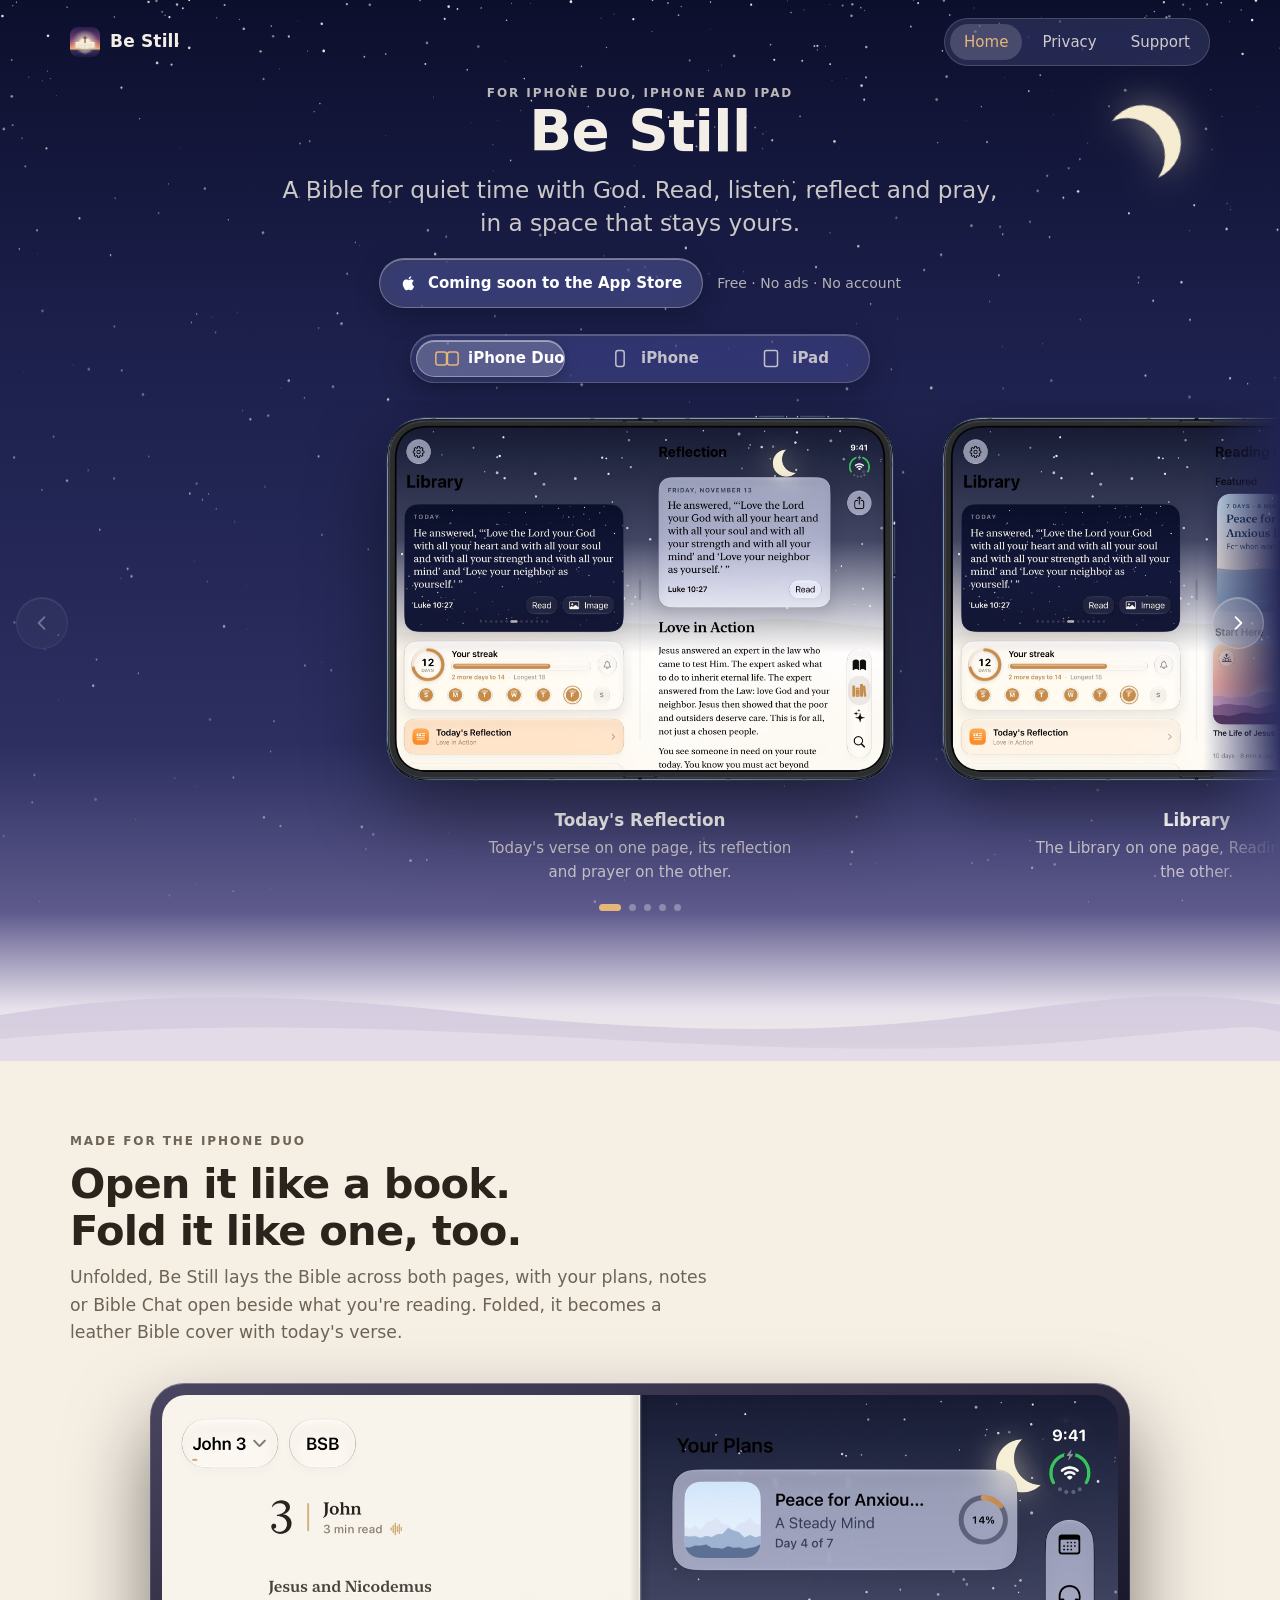
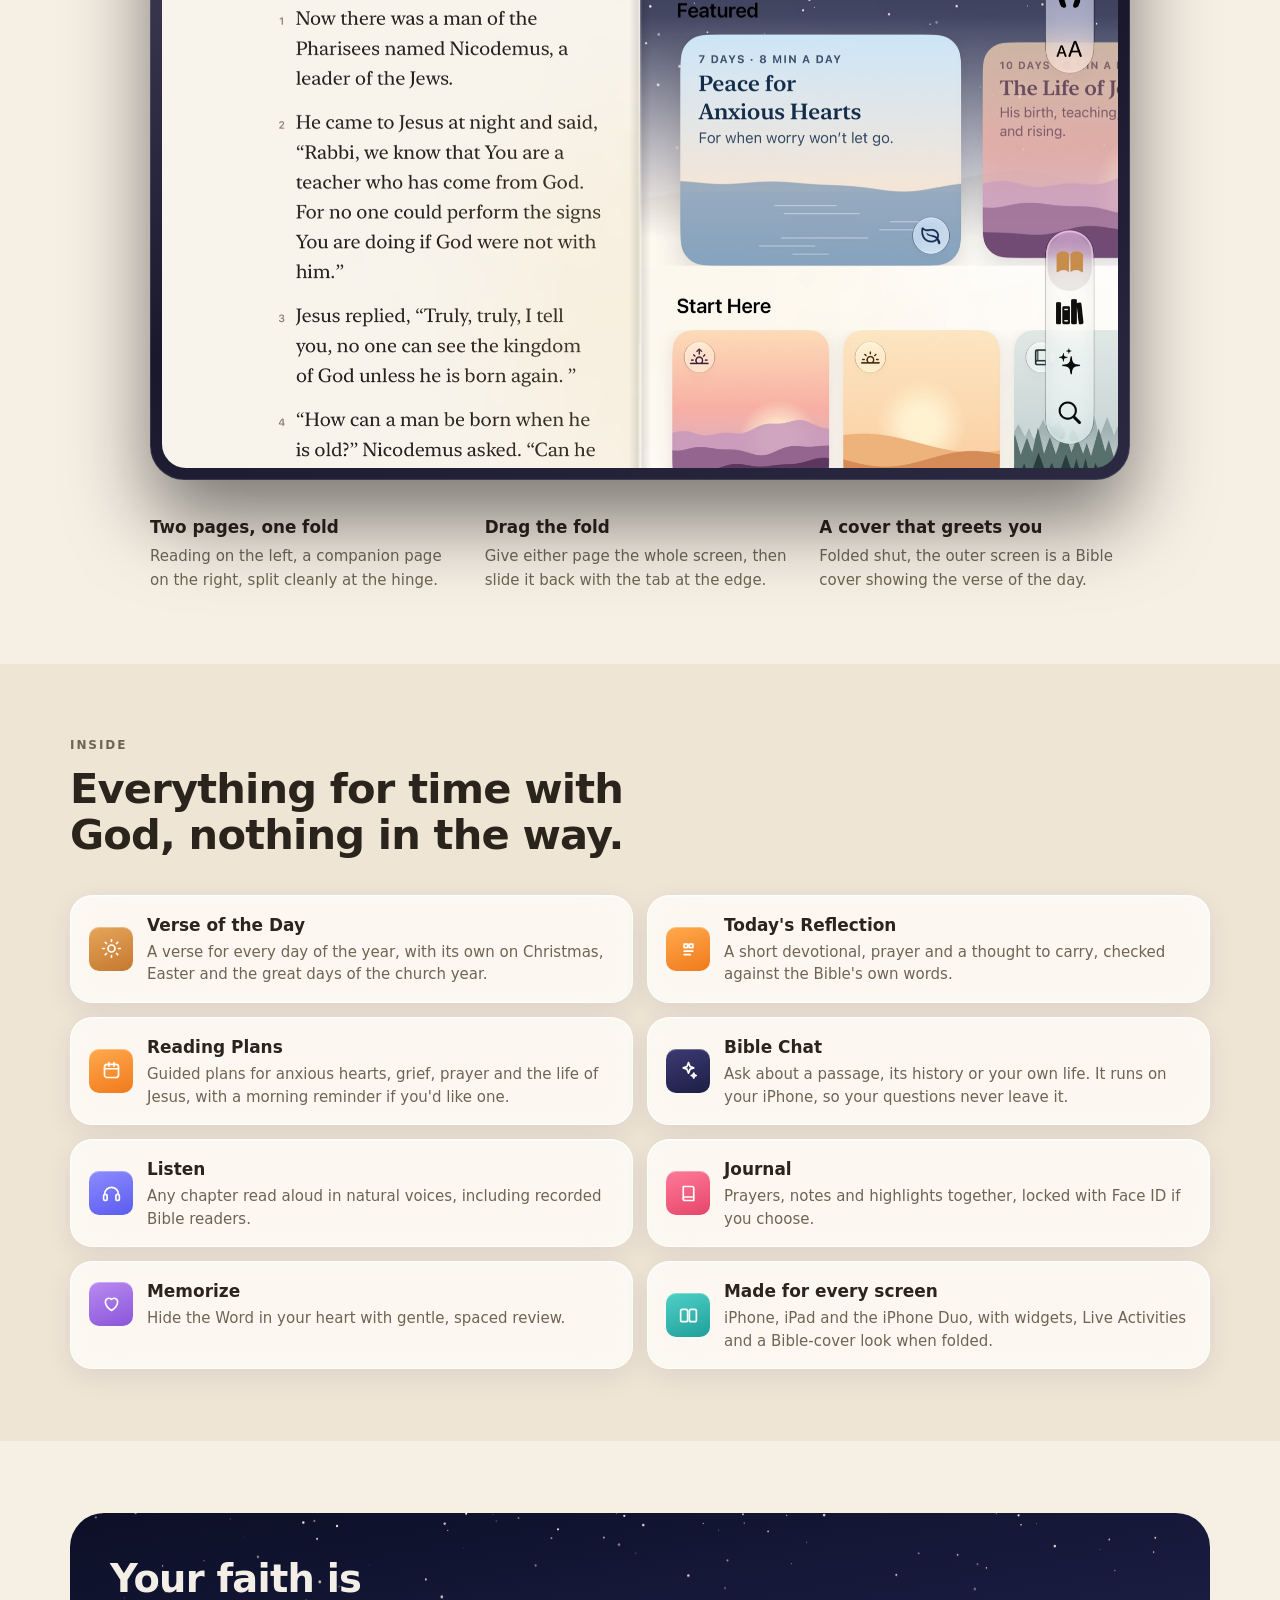
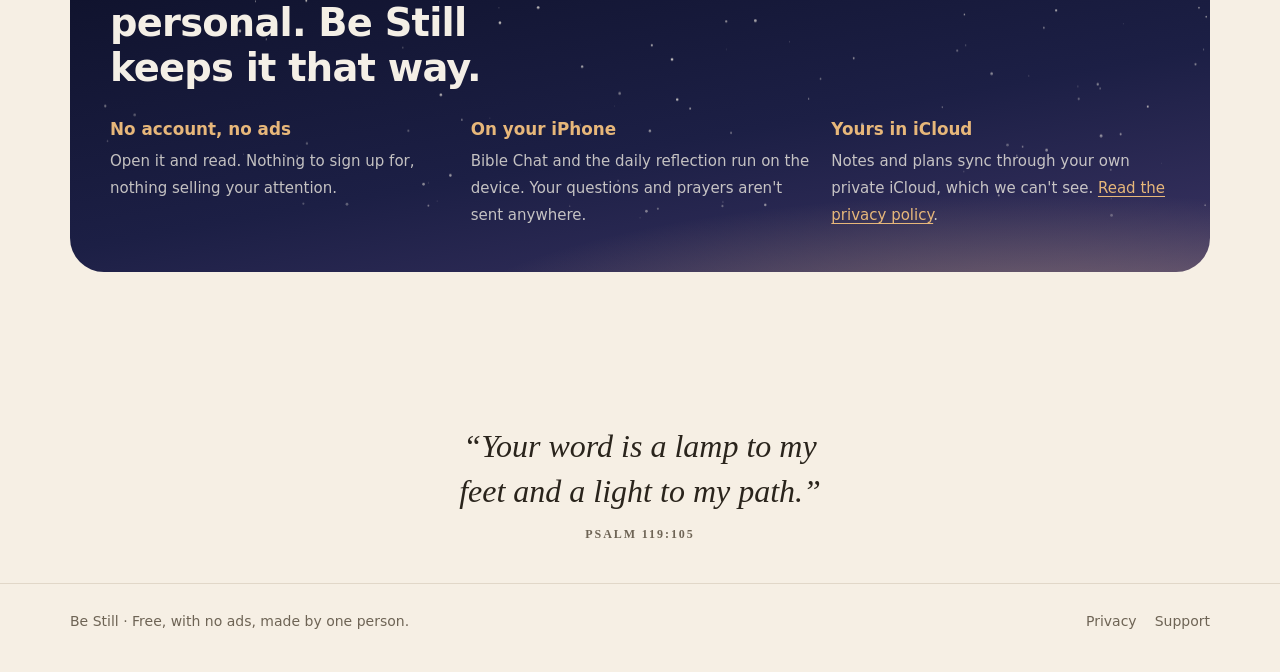
==== bestill/index.html @ 0b5c5592 "Unfolding Duo keeps its own image geometry inside the carousel Co-Authored-By: Claude Opus 5.5 <nore" ====
<!doctype html>
<html lang="en">
<head>
<meta charset="utf-8">
<meta name="viewport" content="width=device-width, initial-scale=1, viewport-fit=cover">
<meta name="claude:viewport-fit-sides" content="cover">
<title>Be Still · A Bible for quiet time with God</title>
<meta name="description" content="Be Still is a free, private Bible app for the iPhone Duo, iPhone and iPad: the verse of the day, a daily reflection, reading plans, a private journal and Bible Chat that runs on your iPhone.">
<meta name="theme-color" content="#0c0f26">
<meta property="og:title" content="Be Still">
<meta property="og:description" content="A Bible for quiet time with God. Free, private, and made with care.">
<meta property="og:image" content="https://thorsondev.github.io/bestill/img/duo-reflection.jpg">
<link rel="icon" href="img/icon-256.png">
<link rel="apple-touch-icon" href="img/icon-256.png">
<link rel="stylesheet" href="../style.css?v=28">
</head>
<body>

<header class="sky">
  <canvas class="stars" aria-hidden="true"></canvas>
  <div class="moon" aria-hidden="true"></div>
  <div class="wrap">
    <div class="topbar">
      <a class="brand" href="./"><img src="img/icon-256.png" alt=""><span>Be Still</span></a>
      <nav class="nav" aria-label="Be Still">
        <a href="./" aria-current="page">Home</a>
        <a href="privacy.html">Privacy</a>
        <a href="support.html">Support</a>
      </nav>
    </div>

    <div class="hero hero-gallery">
      <div class="hero-copy">
        <img class="icon" src="img/icon-256.png" alt="Be Still app icon" width="92" height="92">
        <p class="eyebrow">For iPhone Duo, iPhone and iPad</p>
        <h1>Be Still</h1>
        <p class="lede">A Bible for quiet time with God. Read, listen, reflect and pray, in a space that stays yours.</p>
        <div class="cta">
          <span class="pill"><svg viewBox="0 0 24 24" aria-hidden="true"><path d="M16.4 12.6c0-2.3 1.9-3.4 2-3.5-1.1-1.6-2.8-1.8-3.4-1.8-1.4-.1-2.8.9-3.5.9s-1.9-.9-3.1-.8C6.8 7.4 5.3 8.3 4.5 9.8c-1.7 2.9-.4 7.2 1.2 9.6.8 1.2 1.7 2.4 2.9 2.4 1.2 0 1.6-.8 3-.8s1.8.8 3.1.7c1.3 0 2.1-1.2 2.8-2.3.9-1.3 1.3-2.6 1.3-2.7-.1 0-2.4-.9-2.4-3.6zM14.1 5.8c.6-.8 1.1-1.8 1-2.8-.9 0-2 .6-2.7 1.4-.6.7-1.1 1.7-1 2.7 1 .1 2-.5 2.7-1.3z"/></svg>Coming soon to the App Store</span>
          <span class="quiet-facts">Free · No ads · No account</span>
        </div>
      </div>
    </div>
  </div>

  <div class="gallery" data-device="duo">
    <div class="wrap gallery-head">
      <div class="device-switch" role="radiogroup" aria-label="See Be Still on">
        <span class="thumb" aria-hidden="true"></span>
        <button type="button" role="radio" aria-checked="true" data-device="duo" tabindex="0">
          <svg viewBox="0 0 28 20" aria-hidden="true"><rect x="2" y="3" width="11.5" height="14" rx="2.5"/><rect x="14.5" y="3" width="11.5" height="14" rx="2.5"/></svg>
          <span>iPhone Duo</span>
        </button>
        <button type="button" role="radio" aria-checked="false" data-device="iphone" tabindex="-1">
          <svg viewBox="0 0 28 20" aria-hidden="true"><rect x="9.5" y="1.5" width="9" height="17" rx="2.6"/></svg>
          <span>iPhone</span>
        </button>
        <button type="button" role="radio" aria-checked="false" data-device="ipad" tabindex="-1">
          <svg viewBox="0 0 28 20" aria-hidden="true"><rect x="7" y="1.5" width="14" height="17" rx="2"/></svg>
          <span>iPad</span>
        </button>
      </div>

    </div>
    <div class="strip-area">
      <div class="strip-nav" aria-label="Scroll screens">
        <button type="button" class="round" data-step="-1" aria-label="Previous screens"><svg viewBox="0 0 24 24" aria-hidden="true"><path d="M15 5l-7 7 7 7"/></svg></button>
        <button type="button" class="round" data-step="1" aria-label="More screens"><svg viewBox="0 0 24 24" aria-hidden="true"><path d="M9 5l7 7-7 7"/></svg></button>
      </div>
        <div class="strip" data-for="duo" role="tabpanel" aria-label="iPhone Duo screens">
          <figure class="unfold">
            <div class="frame unfold-stage" role="img" aria-label="The iPhone Duo opening: folded, it shows Be Still's Bible cover; open, the Library beside today's reflection.">
              <div class="unfold-open">
                <img class="unfold-screen" src="img/duo-reflection.jpg" alt="" width="1800" height="1266">
                <img class="unfold-bezel" src="img/bezel-duo-open.png" alt="" width="1700" height="1235">
              </div>
              <div class="unfold-closed">
                <img class="unfold-screen" src="img/duo-cover.jpg" alt="" width="756" height="1100">
                <img class="unfold-bezel" src="img/bezel-duo-closed.png" alt="" width="861" height="1200">
              </div>
            </div>
            <figcaption><b>Today's Reflection</b>Today's verse on one page, its reflection and prayer on the other.</figcaption>
          </figure>
          <figure>
            <div class="frame bezel"><img class="bezel-screen" src="img/duo-library.jpg" alt="Library on iPhone Duo." width="1800" height="1266" loading="lazy"><img class="bezel-frame" src="img/bezel-duo-open.png" alt="" width="1700" height="1235" loading="lazy"></div>
            <figcaption><b>Library</b>The Library on one page, Reading Plans on the other.</figcaption>
          </figure>
          <figure>
            <div class="frame bezel"><img class="bezel-screen" src="img/duo-reader.jpg" alt="Read on iPhone Duo." width="1800" height="1266" loading="lazy"><img class="bezel-frame" src="img/bezel-duo-open.png" alt="" width="1700" height="1235" loading="lazy"></div>
            <figcaption><b>Read</b>Two pages, set like a printed Bible.</figcaption>
          </figure>
          <figure>
            <div class="frame bezel"><img class="bezel-screen" src="img/duo-quiet.jpg" alt="Be Still on iPhone Duo." width="1800" height="1266" loading="lazy"><img class="bezel-frame" src="img/bezel-duo-open.png" alt="" width="1700" height="1235" loading="lazy"></div>
            <figcaption><b>Be Still</b>Today's verse beside five quiet minutes of prayer.</figcaption>
          </figure>
          <figure>
            <div class="frame bezel"><img class="bezel-screen" src="img/duo-chat.jpg" alt="Bible Chat on iPhone Duo." width="1800" height="1266" loading="lazy"><img class="bezel-frame" src="img/bezel-duo-open.png" alt="" width="1700" height="1235" loading="lazy"></div>
            <figcaption><b>Bible Chat</b>Answers on one page, the verses beside them.</figcaption>
          </figure>
        </div>
        <div class="strip" data-for="iphone" role="tabpanel" aria-label="iPhone screens" hidden>
          <figure>
            <div class="frame"><img src="img/iphone-library.jpg" alt="Library on iPhone." width="1300" height="2825" loading="lazy"><span class="island" aria-hidden="true"></span></div>
            <figcaption><b>Library</b>Today's verse, your streak and the day's reflection.</figcaption>
          </figure>
          <figure>
            <div class="frame"><img src="img/iphone-reflection.jpg" alt="Today's Reflection on iPhone." width="1300" height="2825" loading="lazy"><span class="island" aria-hidden="true"></span></div>
            <figcaption><b>Today's Reflection</b>A short reflection and prayer on today's verse.</figcaption>
          </figure>
          <figure>
            <div class="frame"><img src="img/iphone-reader.jpg" alt="Read on iPhone." width="1300" height="2825" loading="lazy"><span class="island" aria-hidden="true"></span></div>
            <figcaption><b>Read</b>Scripture set like a printed Bible.</figcaption>
          </figure>
          <figure>
            <div class="frame"><img src="img/iphone-quiet.jpg" alt="Be Still on iPhone." width="1300" height="2825" loading="lazy"><span class="island" aria-hidden="true"></span></div>
            <figcaption><b>Be Still</b>Breathe, read the verse slowly and pray.</figcaption>
          </figure>
          <figure>
            <div class="frame"><img src="img/iphone-chat.jpg" alt="Bible Chat on iPhone." width="1300" height="2825" loading="lazy"><span class="island" aria-hidden="true"></span></div>
            <figcaption><b>Bible Chat</b>Questions answered from Scripture, on your device.</figcaption>
          </figure>
        </div>
        <div class="strip" data-for="ipad" role="tabpanel" aria-label="iPad screens" hidden>
          <figure>
            <div class="frame"><img src="img/ipad-library.jpg" alt="Library on iPad." width="1500" height="2000" loading="lazy"></div>
            <figcaption><b>Library</b>The Library beside Reading Plans.</figcaption>
          </figure>
          <figure>
            <div class="frame"><img src="img/ipad-reflection.jpg" alt="Today's Reflection on iPad." width="1500" height="2000" loading="lazy"></div>
            <figcaption><b>Today's Reflection</b>A short reflection and prayer on today's verse.</figcaption>
          </figure>
          <figure>
            <div class="frame"><img src="img/ipad-reader.jpg" alt="Read on iPad." width="1500" height="2000" loading="lazy"></div>
            <figcaption><b>Read</b>Scripture set like a printed Bible.</figcaption>
          </figure>
          <figure>
            <div class="frame"><img src="img/ipad-quiet.jpg" alt="Be Still on iPad." width="1500" height="2000" loading="lazy"></div>
            <figcaption><b>Be Still</b>Breathe, read the verse slowly and pray.</figcaption>
          </figure>
          <figure>
            <div class="frame"><img src="img/ipad-chat.jpg" alt="Bible Chat on iPad." width="1500" height="2000" loading="lazy"></div>
            <figcaption><b>Bible Chat</b>Questions answered from Scripture, on your device.</figcaption>
          </figure>
        </div>
    </div>
    <div class="strip-dots" aria-hidden="true"><span class="on"></span><span></span><span></span><span></span><span></span></div>
  </div>
  <svg class="dunes" viewBox="0 0 1440 160" preserveAspectRatio="none" aria-hidden="true">
    <path class="far" d="M0 96 C 180 60 340 70 520 92 S 900 128 1100 96 S 1340 66 1440 82 V160 H0 Z"/>
    <path class="near" d="M0 128 C 220 104 420 112 640 126 S 1040 150 1240 128 S 1400 112 1440 118 V160 H0 Z"/>
  </svg>
</header>

<main>
  <section class="band duo-band">
    <div class="wrap">
      <div class="section-head">
        <span class="kicker">Made for the iPhone Duo</span>
        <h2>Open it like a book. Fold it like one, too.</h2>
        <p>Unfolded, Be Still lays the Bible across both pages, with your plans, notes or Bible Chat open beside what you're reading. Folded, it becomes a leather Bible cover with today's verse.</p>
      </div>
      <div class="duo wide">
        <img src="img/duo-read.jpg" alt="John 3 on the left page of the iPhone Duo, with Reading Plans open on the right." loading="lazy" width="1800" height="1266">
        <span class="hinge" aria-hidden="true"></span>
      </div>
      <ul class="duo-points">
        <li><b>Two pages, one fold</b>Reading on the left, a companion page on the right, split cleanly at the hinge.</li>
        <li><b>Drag the fold</b>Give either page the whole screen, then slide it back with the tab at the edge.</li>
        <li><b>A cover that greets you</b>Folded shut, the outer screen is a Bible cover showing the verse of the day.</li>
      </ul>
    </div>
  </section>

  <section class="band alt">
    <div class="wrap">
      <div class="section-head">
        <span class="kicker">Inside</span>
        <h2>Everything for time with God, nothing in the way.</h2>
      </div>
      <div class="features">
        <div class="feature glass"><span class="badge b-gold"><svg viewBox="0 0 24 24"><circle cx="12" cy="12" r="4"/><path d="M12 2v2M12 20v2M4.9 4.9l1.4 1.4M17.7 17.7l1.4 1.4M2 12h2M20 12h2M4.9 19.1l1.4-1.4M17.7 6.3l1.4-1.4"/></svg></span><div><h3>Verse of the Day</h3><p>A verse for every day of the year, with its own on Christmas, Easter and the great days of the church year.</p></div></div>
        <div class="feature glass"><span class="badge b-orange"><svg viewBox="0 0 24 24"><path d="M7 7h4v4H7zM13 7h4v4h-4z"/><path d="M7 15h10M7 19h7"/></svg></span><div><h3>Today's Reflection</h3><p>A short devotional, prayer and a thought to carry, checked against the Bible's own words.</p></div></div>
        <div class="feature glass"><span class="badge b-orange"><svg viewBox="0 0 24 24"><rect x="4" y="5" width="16" height="15" rx="3"/><path d="M4 10h16M9 3v4M15 3v4"/></svg></span><div><h3>Reading Plans</h3><p>Guided plans for anxious hearts, grief, prayer and the life of Jesus, with a morning reminder if you'd like one.</p></div></div>
        <div class="feature glass"><span class="badge b-sky"><svg viewBox="0 0 24 24"><path d="M12 3l1.8 4.6L18 9l-4.2 1.4L12 15l-1.8-4.6L6 9l4.2-1.4z"/><path d="M18 15l.8 2 2 .8-2 .8-.8 2-.8-2-2-.8 2-.8z"/></svg></span><div><h3>Bible Chat</h3><p>Ask about a passage, its history or your own life. It runs on your iPhone, so your questions never leave it.</p></div></div>
        <div class="feature glass"><span class="badge b-indigo"><svg viewBox="0 0 24 24"><path d="M4 13a8 8 0 0 1 16 0"/><rect x="3" y="13" width="4" height="7" rx="2"/><rect x="17" y="13" width="4" height="7" rx="2"/></svg></span><div><h3>Listen</h3><p>Any chapter read aloud in natural voices, including recorded Bible readers.</p></div></div>
        <div class="feature glass"><span class="badge b-pink"><svg viewBox="0 0 24 24"><path d="M6 4h10a2 2 0 0 1 2 2v14H8a2 2 0 0 1-2-2z"/><path d="M6 18a2 2 0 0 1 2-2h10"/></svg></span><div><h3>Journal</h3><p>Prayers, notes and highlights together, locked with Face ID if you choose.</p></div></div>
        <div class="feature glass"><span class="badge b-purple"><svg viewBox="0 0 24 24"><path d="M12 20s-7-4.4-7-10a4 4 0 0 1 7-2.6A4 4 0 0 1 19 10c0 5.6-7 10-7 10z"/></svg></span><div><h3>Memorize</h3><p>Hide the Word in your heart with gentle, spaced review.</p></div></div>
        <div class="feature glass"><span class="badge b-teal"><svg viewBox="0 0 24 24"><rect x="3" y="5" width="8" height="14" rx="2"/><rect x="13" y="5" width="8" height="14" rx="2"/></svg></span><div><h3>Made for every screen</h3><p>iPhone, iPad and the iPhone Duo, with widgets, Live Activities and a Bible-cover look when folded.</p></div></div>
      </div>
    </div>
  </section>

  <section class="band">
    <div class="wrap">
      <div class="promise">
        <canvas class="stars" aria-hidden="true"></canvas>
        <h2>Your faith is personal. Be Still keeps it that way.</h2>
        <ul>
          <li><b>No account, no ads</b><span>Open it and read. Nothing to sign up for, nothing selling your attention.</span></li>
          <li><b>On your iPhone</b><span>Bible Chat and the daily reflection run on the device. Your questions and prayers aren't sent anywhere.</span></li>
          <li><b>Yours in iCloud</b><span>Notes and plans sync through your own private iCloud, which we can't see. <a href="privacy.html">Read the privacy policy</a>.</span></li>
        </ul>
      </div>
    </div>
  </section>

  <section class="closing">
    <div class="wrap narrow">
      <blockquote>“Your word is a lamp to my feet and a light to my path.”<cite>Psalm 119:105</cite></blockquote>
    </div>
  </section>
</main>

<footer class="site">
  <div class="wrap">
    <span>Be Still · Free, with no ads, made by one person.</span>
    <span><a href="privacy.html">Privacy</a><a href="support.html">Support</a></span>
  </div>
</footer>
<script src="../site.js?v=28"></script>
</body>
</html>
---- style.css ----
/* Be Still: the app's own world on the web. A night sky with stars, a moon and
   warm dunes at the horizon; Liquid Glass cards on parchment by day and on dusk
   blue at night; New York serif for Scripture and headings, as in the app. */
:root {
  /* Sky (always night, like the Library after dark) */
  --sky-top: #0c0f26;
  --sky-mid: #1c1f45;
  --sky-low: #3b3463;
  --glow: #f0c48a;
  --dune-far: #6c5579;
  --dune-near: #2d2445;
  /* Page */
  --bg: #f6efe4;
  --bg-2: #efe5d5;
  --ink: #2a241c;
  --muted: #6e6455;
  --gold: #b9773a;
  --gold-soft: #e7b77a;
  --glass: rgba(255, 252, 246, 0.62);
  --glass-edge: rgba(255, 255, 255, 0.75);
  --glass-shadow: 0 10px 30px rgba(58, 40, 18, 0.10);
  --line: rgba(110, 90, 60, 0.16);
  --display: -apple-system, BlinkMacSystemFont, "SF Pro Display", system-ui, "Segoe UI", Roboto, sans-serif;
  --serif: "New York", ui-serif, "Iowan Old Style", "Palatino Linotype", Georgia, serif;
  --sans: -apple-system, BlinkMacSystemFont, "SF Pro Text", system-ui, "Segoe UI", Roboto, sans-serif;
  --radius: 26px;
  color-scheme: light;
}
@media (prefers-color-scheme: dark) {
  :root {
    --bg: #12142c;
    --bg-2: #181a38;
    --ink: #f1ebe1;
    --muted: #aaa4bd;
    --gold: #e7b77a;
    --gold-soft: #f0c48a;
    --glass: rgba(40, 42, 78, 0.55);
    --glass-edge: rgba(255, 255, 255, 0.12);
    --glass-shadow: 0 10px 30px rgba(0, 0, 0, 0.35);
    --line: rgba(255, 255, 255, 0.10);
    color-scheme: dark;
  }
}

* { box-sizing: border-box; }
html { -webkit-text-size-adjust: 100%; scroll-behavior: smooth; }
@media (prefers-reduced-motion: reduce) { html { scroll-behavior: auto; } }
body { margin: 0; background: var(--bg); color: var(--ink); font: 17px/1.6 var(--sans); }
img { max-width: 100%; display: block; }
a { color: var(--gold); text-underline-offset: 3px; }
a:focus-visible, button:focus-visible, summary:focus-visible { outline: 2px solid var(--gold-soft); outline-offset: 3px; border-radius: 8px; }

.wrap {
  max-width: 1180px; margin: 0 auto;
  padding-left: max(20px, env(safe-area-inset-left, 0px));
  padding-right: max(20px, env(safe-area-inset-right, 0px));
}
.narrow { max-width: 720px; }

/* ---------- The sky ---------- */
.sky {
  margin-bottom: -1px;
  position: relative; overflow: hidden; color: #f4efe6;
  background:
    radial-gradient(120% 60% at 50% 105%, rgba(240, 196, 138, 0.55), transparent 60%),
    linear-gradient(180deg, var(--sky-top) 0%, var(--sky-mid) 45%, var(--sky-low) 80%, #6b4e6a 100%);
  isolation: isolate;
}
.sky canvas.stars { position: absolute; inset: 0; width: 100%; height: 100%; z-index: -1; }
.moon {
  position: absolute; z-index: -1; top: 118px; right: max(9%, 40px);
  width: 76px; height: 76px; border-radius: 50%;
  box-shadow: 18px -10px 0 0 #f6ecd2; transform: rotate(-10deg);
  filter: drop-shadow(0 0 18px rgba(246, 236, 210, 0.55));
}
.dunes { position: absolute; left: 0; right: 0; bottom: -2px; z-index: -1; width: 100%; height: 162px; display: block; }
.dunes .far { fill: var(--dune-far); opacity: 0.55; }
.dunes .near { fill: var(--bg); }

/* Top bar */
.topbar { display: flex; align-items: center; justify-content: space-between; gap: 16px; padding-block: 18px; }
.brand { display: flex; align-items: center; gap: 10px; color: inherit; text-decoration: none; font-weight: 600; letter-spacing: 0.01em; }
.brand img { width: 30px; height: 30px; border-radius: 8px; }
.nav { display: flex; gap: 6px; padding: 5px; border-radius: 999px;
  background: rgba(255, 255, 255, 0.10); border: 1px solid rgba(255, 255, 255, 0.16);
  -webkit-backdrop-filter: blur(18px) saturate(160%); backdrop-filter: blur(18px) saturate(160%); }
.nav a { color: rgba(244, 239, 230, 0.82); text-decoration: none; font-size: 15px; padding: 6px 14px; border-radius: 999px; }
.nav a:hover { color: #fff; }
.nav a[aria-current="page"] { background: rgba(255, 255, 255, 0.16); color: var(--gold-soft); }

/* Hero */
.hero { display: grid; grid-template-columns: 1.1fr 0.9fr; align-items: center; gap: 40px; padding-block: 40px 150px; }
.hero > * { min-width: 0; }
.hero .icon { width: 92px; height: 92px; border-radius: 22px; box-shadow: 0 12px 30px rgba(0, 0, 0, 0.35); margin-bottom: 22px; }
.eyebrow { font-size: 12px; font-weight: 700; letter-spacing: 0.16em; text-transform: uppercase; opacity: 0.75; margin: 0 0 10px; }
.hero h1 { font-family: var(--display); font-weight: 700; letter-spacing: -0.02em; font-size: clamp(2.8rem, 6vw, 4.6rem); line-height: 1.02; letter-spacing: -0.01em; margin: 0; text-wrap: balance; }
.hero .lede { font-family: var(--sans); font-size: clamp(1.2rem, 2vw, 1.45rem); line-height: 1.45; color: rgba(244, 239, 230, 0.82); margin: 16px 0 26px; max-width: 30ch; }
.verse { font-family: var(--serif); font-style: italic; font-size: 1.25rem; line-height: 1.5; margin: 0 0 30px; padding-left: 16px; border-left: 2px solid var(--gold-soft); color: #f7f0e3; }
.verse cite { display: block; margin-top: 6px; font-style: normal; font-family: var(--sans); font-size: 12px; font-weight: 600; letter-spacing: 0.14em; text-transform: uppercase; color: rgba(244, 239, 230, 0.6); }
.cta { display: flex; flex-wrap: wrap; align-items: center; gap: 14px; }
.pill {
  display: inline-flex; align-items: center; gap: 10px; white-space: nowrap;
  padding: 12px 20px; border-radius: 999px; font-weight: 600; font-size: 15px; text-decoration: none;
  color: #fff; background: rgba(255, 255, 255, 0.14); border: 1px solid rgba(255, 255, 255, 0.28);
  -webkit-backdrop-filter: blur(18px) saturate(170%); backdrop-filter: blur(18px) saturate(170%);
  box-shadow: inset 0 1px 0 rgba(255, 255, 255, 0.35), 0 8px 24px rgba(0, 0, 0, 0.25);
}
.pill svg { width: 18px; height: 18px; fill: currentColor; }
.quiet-facts { font-size: 14px; color: rgba(244, 239, 230, 0.7); }

/* Phones */
.phone {
  position: relative; border-radius: 46px; padding: 10px;
  background: linear-gradient(160deg, #3a3550, #15142a);
  box-shadow: 0 30px 60px rgba(0, 0, 0, 0.45), inset 0 0 0 1px rgba(255, 255, 255, 0.10);
}
.phone img { border-radius: 37px; width: 100%; height: auto; aspect-ratio: 1206 / 2622; object-fit: cover; }
.hero .phone { max-width: 320px; margin-inline: auto; transform: rotate(3deg); }

/* ---------- Page sections ---------- */
section.band { padding-block: 72px; }
section.band.alt { background: var(--bg-2); }
.section-head { display: grid; gap: 10px; margin-bottom: 36px; max-width: 640px; }
.section-head h2 { font-family: var(--display); font-weight: 700; letter-spacing: -0.02em; font-size: clamp(1.9rem, 3.6vw, 2.6rem); line-height: 1.12; margin: 0; text-wrap: balance; }
.section-head p { margin: 0; color: var(--muted); font-size: 1.08rem; }
.kicker { font-size: 12px; font-weight: 700; letter-spacing: 0.16em; text-transform: uppercase; color: var(--muted); }

/* Screens */
.screens { display: grid; grid-template-columns: repeat(4, minmax(0, 1fr)); gap: 26px; }
.screens figure { margin: 0; display: grid; gap: 14px; }
.screens .phone { border-radius: 36px; padding: 8px; }
.screens .phone img { border-radius: 29px; }
.screens figcaption { font-size: 15px; color: var(--muted); }
.screens figcaption b { display: block; color: var(--ink); font-size: 1.05rem; font-weight: 600; }

/* Glass cards */
.glass {
  background: var(--glass); border: 1px solid var(--glass-edge); border-radius: var(--radius);
  -webkit-backdrop-filter: blur(22px) saturate(160%); backdrop-filter: blur(22px) saturate(160%);
  box-shadow: var(--glass-shadow), inset 0 1px 0 rgba(255, 255, 255, 0.35);
}
.features { display: grid; grid-template-columns: repeat(4, minmax(0, 1fr)); gap: 16px; }
@media (max-width: 1000px) { .features { grid-template-columns: repeat(2, minmax(0, 1fr)); } }
@media (max-width: 560px) { .features { grid-template-columns: 1fr; } }
.feature { padding: 20px; display: grid; grid-template-columns: 1fr; gap: 12px; align-content: start; min-width: 0; }
@media (max-width: 560px) { .feature { grid-template-columns: auto 1fr; gap: 14px; } }
.feature h3 { margin: 2px 0 4px; font-size: 1.05rem; }
.feature p { margin: 0; color: var(--muted); font-size: 15px; line-height: 1.5; }
.badge { width: 40px; height: 40px; border-radius: 11px; display: grid; place-items: center; color: #fff; box-shadow: inset 0 1px 0 rgba(255, 255, 255, 0.3); }
.badge svg { width: 21px; height: 21px; fill: none; stroke: currentColor; stroke-width: 1.9; stroke-linecap: round; stroke-linejoin: round; }
.b-gold { background: linear-gradient(160deg, #e6a65a, #c4782f); }
.b-orange { background: linear-gradient(160deg, #ffaa4d, #f07a1c); }
.b-indigo { background: linear-gradient(160deg, #8c8cff, #5b5bf0); }
.b-pink { background: linear-gradient(160deg, #ff7a98, #e5456b); }
.b-purple { background: linear-gradient(160deg, #b98bf2, #8a55d8); }
.b-teal { background: linear-gradient(160deg, #4fd0c6, #1f9f9a); }
.b-blue { background: linear-gradient(160deg, #6fb3ff, #3a7fe0); }
.b-sky { background: linear-gradient(160deg, #3d3a73, #1c1f45); }

/* Promise (the night again) */
.promise { border-radius: 34px; padding: 44px 40px; color: #f4efe6; position: relative; overflow: hidden; isolation: isolate;
  background: radial-gradient(90% 70% at 85% 120%, rgba(240, 196, 138, 0.45), transparent 60%), linear-gradient(170deg, var(--sky-top), var(--sky-mid) 60%, var(--sky-low)); }
.promise canvas.stars { position: absolute; inset: 0; width: 100%; height: 100%; z-index: -1; }
.promise h2 { font-family: var(--display); font-weight: 700; letter-spacing: -0.02em; font-size: clamp(1.8rem, 3.4vw, 2.4rem); line-height: 1.15; margin: 0 0 26px; max-width: 18ch; text-wrap: balance; }
.promise ul { list-style: none; margin: 0; padding: 0; display: grid; grid-template-columns: repeat(auto-fit, minmax(220px, 1fr)); gap: 22px; }
.promise li b { display: block; font-size: 1.05rem; margin-bottom: 4px; color: var(--gold-soft); }
.promise li span { color: rgba(244, 239, 230, 0.78); font-size: 15px; }
.promise a { color: var(--gold-soft); }

/* Closing verse */
.closing { text-align: center; padding-block: 80px 40px; }
.closing blockquote { font-family: var(--serif); font-style: italic; font-size: clamp(1.4rem, 3vw, 2rem); line-height: 1.4; margin: 0 auto; max-width: 26ch; text-wrap: balance; }
.closing cite { display: block; margin-top: 12px; font-style: normal; font-size: 12px; font-weight: 600; letter-spacing: 0.16em; text-transform: uppercase; color: var(--muted); }

footer.site { border-top: 1px solid var(--line); padding-block: 26px 40px; color: var(--muted); font-size: 14px; }
footer.site .wrap { display: flex; flex-wrap: wrap; justify-content: space-between; gap: 12px; }
footer.site a { color: var(--muted); text-decoration: none; margin-left: 18px; }
footer.site a:first-child { margin-left: 0; }
footer.site a:hover { color: var(--gold); }

/* ---------- Document pages (privacy, support) ---------- */
.page-hero { padding-block: 24px 120px; }
.page-hero h1 { font-family: var(--display); font-weight: 700; letter-spacing: -0.02em; font-size: clamp(2.4rem, 5vw, 3.4rem); line-height: 1.05; margin: 8px 0 10px; }
.page-hero p { margin: 0; color: rgba(244, 239, 230, 0.78); font-family: var(--sans); font-size: 1.2rem; }
.doc { margin-top: -70px; position: relative; padding: 34px clamp(22px, 5vw, 48px); display: grid; gap: 30px; }
.doc section { display: grid; gap: 10px; }
.doc h2 { font-family: var(--display); font-weight: 700; letter-spacing: -0.02em; font-size: 1.45rem; margin: 0; }
.doc p, .doc ul { margin: 0; }
.doc ul { padding-left: 1.2em; }
.doc li + li { margin-top: 8px; }
.doc .summary { font-size: 1.15rem; line-height: 1.55; }
.email-card { display: flex; flex-wrap: wrap; align-items: center; justify-content: space-between; gap: 14px; padding: 18px 20px; border-radius: 20px; background: rgba(185, 119, 58, 0.10); border: 1px solid rgba(185, 119, 58, 0.25); }
.email-card .email { font-weight: 600; font-size: 1.1rem; user-select: all; overflow-wrap: anywhere; }
.copy { font: inherit; font-size: 14px; font-weight: 600; color: var(--gold); background: transparent; border: 1px solid currentColor; border-radius: 999px; padding: 6px 14px; cursor: pointer; }
details { border-top: 1px solid var(--line); padding-block: 14px; }
details:last-child { border-bottom: 1px solid var(--line); }
summary { cursor: pointer; font-weight: 600; list-style: none; display: flex; justify-content: space-between; gap: 12px; }
summary::-webkit-details-marker { display: none; }
summary::after { content: "+"; color: var(--gold); font-weight: 400; font-size: 1.3rem; line-height: 1; transition: transform .2s; }
details[open] summary::after { transform: rotate(45deg); }
details p { margin-top: 8px; color: var(--muted); }

/* ---------- Small screens ---------- */
@media (max-width: 860px) {
  .hero { grid-template-columns: 1fr; padding-block: 24px 130px; text-align: left; }
  .hero .phone { max-width: 260px; transform: rotate(2deg); }
  .screens { grid-template-columns: none; grid-auto-flow: column; grid-auto-columns: 62%; overflow-x: auto; scroll-snap-type: x mandatory; padding-bottom: 12px; margin-inline: calc(-1 * max(20px, env(safe-area-inset-left, 0px))); padding-inline: max(20px, env(safe-area-inset-left, 0px)); }
  .screens figure { scroll-snap-align: center; }
  .promise { padding: 34px 24px; }
}
@media (max-width: 520px) {
  .moon { width: 56px; height: 56px; top: 74px; box-shadow: 13px -8px 0 0 #f6ecd2; }
  .nav a { padding: 6px 10px; font-size: 14px; }
  .brand span { display: none; }
}

/* ---------- The iPhone Duo ---------- */
.hero-duo { grid-template-columns: minmax(0, 0.78fr) minmax(0, 1.22fr); gap: 48px; padding-block: 30px 130px; max-width: none; }
.hero-duo .hero-copy { max-width: 440px; }
.hero-duo .lede { max-width: 30ch; }
.duo-stage { position: relative; width: 100%; margin-right: -4%; padding-bottom: 4%; }
.duo {
  position: relative; border-radius: 34px; padding: 12px;
  background: linear-gradient(160deg, #4a4560, #19182c 55%, #2c2943);
  box-shadow: 0 40px 80px rgba(0, 0, 0, 0.5), inset 0 0 0 1px rgba(255, 255, 255, 0.12), inset 0 1px 0 rgba(255, 255, 255, 0.2);
}
.duo img { width: 100%; height: auto; aspect-ratio: 2853 / 2007; object-fit: cover; border-radius: 24px; }
/* The fold: a soft crease down the middle of the inner screen. */
.duo .hinge {
  position: absolute; top: 12px; bottom: 12px; left: 50%; width: 22px; transform: translateX(-50%); pointer-events: none;
  background: linear-gradient(90deg, transparent, rgba(0, 0, 0, 0.10) 40%, rgba(255, 255, 255, 0.18) 50%, rgba(0, 0, 0, 0.10) 60%, transparent);
}
.phone.folded {
  position: absolute; left: -9%; bottom: -10%; width: 23%; border-radius: 30px; padding: 7px;
  transform: rotate(-6deg); background: linear-gradient(160deg, #4a4560, #19182c);
}
.phone.folded img { border-radius: 24px; aspect-ratio: 756 / 1100; }
.duo-band .duo.wide { max-width: 980px; margin-inline: auto; }
.duo-points { list-style: none; padding: 0; margin: 34px auto 0; max-width: 980px; display: grid; grid-template-columns: repeat(3, minmax(0, 1fr)); gap: 24px; }
.duo-points b { display: block; font-size: 1.05rem; font-weight: 600; margin-bottom: 4px; }
.duo-points li { color: var(--muted); font-size: 15px; }
.duo-points li b { color: var(--ink); }
@media (max-width: 960px) {
  .hero-duo { grid-template-columns: 1fr; gap: 40px; }
  .hero-duo .hero-copy { max-width: none; }
  .duo-stage { margin-right: 0; padding-left: 6%; }
  .phone.folded { left: -2%; }
}
@media (max-width: 860px) {
  .duo { border-radius: 22px; padding: 7px; }
  .duo img { border-radius: 16px; }
  .duo .hinge { top: 7px; bottom: 7px; width: 14px; }
  .phone.folded { width: 30%; border-radius: 20px; padding: 5px; bottom: -10%; }
  .phone.folded img { border-radius: 16px; }
  .duo-points { grid-template-columns: 1fr; gap: 16px; }
}

/* ---------- Closer to the app ---------- */
/* The app's ambient sky: night at the top, easing through a lavender mist into
   the page, with pale hills at the horizon, as behind the Library. */
:root { --mist: #e7e1ec; --hill: #cfc6dc; --hill-near: #e3dce8; }
@media (prefers-color-scheme: dark) { :root { --mist: #1c1e40; --hill: #2a2c55; --hill-near: #1d1f42; } }
.sky {
  background:
    radial-gradient(70% 40% at 50% 92%, rgba(255, 255, 255, 0.35), transparent 70%),
    linear-gradient(180deg, #0c0f2c 0%, #1b1f4a 40%, #34366a 64%, #7f7ba8 80%, var(--mist) 92%, var(--bg) 100%);
}
@media (prefers-color-scheme: dark) {
  .sky { background: linear-gradient(180deg, #0a0c24 0%, #151839 40%, #22254f 70%, var(--mist) 88%, var(--bg) 100%); }
}
.dunes .far { fill: var(--hill); opacity: 0.7; }
.dunes .near { fill: var(--hill-near); }
.dunes { height: 120px; }

/* Liquid Glass, as on the app's cards and rows. */
:root { --glass: rgba(255, 255, 255, 0.72); --glass-edge: rgba(255, 255, 255, 0.85); --glass-shadow: 0 8px 26px rgba(40, 36, 80, 0.09); }
@media (prefers-color-scheme: dark) { :root { --glass: rgba(44, 46, 86, 0.55); --glass-edge: rgba(255, 255, 255, 0.10); --glass-shadow: 0 8px 26px rgba(0, 0, 0, 0.35); } }
.glass { border-radius: 22px; }

/* Library-style rows: a colored tile, a title and a quiet line under it. */
.features { grid-template-columns: repeat(2, minmax(0, 1fr)); gap: 14px; }
.feature { grid-template-columns: auto minmax(0, 1fr); gap: 14px; align-items: center; padding: 16px 18px; }
.feature h3 { font-size: 1.06rem; font-weight: 600; margin: 0 0 2px; }
.feature p { font-size: 15px; }
.badge { width: 44px; height: 44px; border-radius: 10px; }
@media (max-width: 1000px) { .features { grid-template-columns: repeat(2, minmax(0, 1fr)); } }
@media (max-width: 640px) { .features { grid-template-columns: 1fr; } .feature { grid-template-columns: auto minmax(0, 1fr); } }

/* The Today card, as it opens the Library. */
.today-card {
  position: relative; overflow: hidden; isolation: isolate; text-align: left;
  margin: 4px 0 28px; padding: 18px 20px 16px; border-radius: 24px; max-width: 440px;
  background: linear-gradient(170deg, #121539, #0d102b);
  border: 1px solid rgba(255, 255, 255, 0.12);
  box-shadow: 0 16px 40px rgba(0, 0, 0, 0.35);
}
.today-card canvas.stars { position: absolute; inset: 0; width: 100%; height: 100%; z-index: -1; }
.today-card .tc-label { font-size: 12px; font-weight: 700; letter-spacing: 0.18em; color: rgba(244, 239, 230, 0.6); }
.today-card .tc-verse { font-family: var(--serif); font-size: 1.32rem; line-height: 1.42; color: #f7f1e6; margin: 10px 0 14px; }
.today-card .tc-foot { display: flex; align-items: center; justify-content: space-between; gap: 12px; }
.today-card .tc-ref { font-weight: 600; font-size: 15px; color: #f4efe6; }
.glass-btn {
  display: inline-flex; align-items: center; padding: 7px 16px; border-radius: 999px; font-size: 15px; color: #f4efe6;
  background: rgba(255, 255, 255, 0.10); border: 1px solid rgba(255, 255, 255, 0.18);
  box-shadow: inset 0 1px 0 rgba(255, 255, 255, 0.18);
}
.hero h1 { font-size: clamp(2.8rem, 5.6vw, 4.2rem); }
.eyebrow { letter-spacing: 0.16em; }

/* The folded Duo leans on the open one's right side, clear of the Today card. */
.phone.folded { left: auto; right: -4%; bottom: -12%; transform: rotate(6deg); }
@media (max-width: 960px) { .phone.folded { left: auto; right: -1%; } .duo-stage { padding-left: 0; padding-right: 6%; } }

/* ---------- See it on each device ---------- */
/* One frame that changes shape: the open Duo, the iPhone, the iPad. */
.phone.folded { display: none; }
.showcase { display: grid; justify-items: center; gap: 22px; width: 100%; }
.device-stage { width: 100%; aspect-ratio: 1.36; display: grid; place-items: center; }
.device {
  --pad: 12px; --r: 34px;
  position: relative; padding: var(--pad); border-radius: var(--r);
  width: 100%; height: 100%;
  background: linear-gradient(160deg, #4a4560, #19182c 55%, #2c2943);
  box-shadow: 0 40px 80px rgba(0, 0, 0, 0.45), inset 0 0 0 1px rgba(255, 255, 255, 0.12), inset 0 1px 0 rgba(255, 255, 255, 0.22);
  transition: width .7s cubic-bezier(.2, .9, .25, 1), height .7s cubic-bezier(.2, .9, .25, 1), border-radius .7s, padding .7s;
}
.device .screen { position: relative; width: 100%; height: 100%; overflow: hidden; border-radius: calc(var(--r) - var(--pad)); transition: border-radius .7s; background: #0c0f2c; }
.device .screen img {
  position: absolute; inset: 0; width: 100%; height: 100%; object-fit: cover; object-position: top center;
  opacity: 0; transform: scale(1.04); transition: opacity .45s ease, transform .7s cubic-bezier(.2, .9, .25, 1);
}
.showcase[data-device="duo"] img[data-for="duo"],
.showcase[data-device="iphone"] img[data-for="iphone"],
.showcase[data-device="ipad"] img[data-for="ipad"] { opacity: 1; transform: none; }
.showcase[data-device="iphone"] .device { --pad: 9px; --r: 44px; }
.showcase[data-device="ipad"] .device { --pad: 14px; --r: 30px; }
.device .hinge { top: var(--pad); bottom: var(--pad); transition: opacity .4s; }
.showcase:not([data-device="duo"]) .device .hinge { opacity: 0; }
.device .island { position: absolute; top: calc(var(--pad) + 9px); left: 50%; width: 30%; max-width: 92px; height: 22px; border-radius: 999px; background: #000; transform: translateX(-50%) scale(.6); opacity: 0; transition: opacity .3s, transform .5s; }
.showcase[data-device="iphone"] .device .island { opacity: 1; transform: translateX(-50%); }

/* The switch: Liquid Glass, with a glass thumb that slides to the device. */
.device-switch {
  position: relative; display: grid; grid-auto-flow: column; grid-auto-columns: 1fr; padding: 5px; border-radius: 999px;
  background: rgba(255, 255, 255, 0.10); border: 1px solid rgba(255, 255, 255, 0.18);
  -webkit-backdrop-filter: blur(20px) saturate(170%); backdrop-filter: blur(20px) saturate(170%);
  box-shadow: inset 0 1px 0 rgba(255, 255, 255, 0.2), 0 10px 30px rgba(0, 0, 0, 0.25);
}
.device-switch .thumb {
  position: absolute; top: 5px; bottom: 5px; left: 5px; width: calc((100% - 10px) / 3); border-radius: 999px;
  background: rgba(255, 255, 255, 0.20); border: 1px solid rgba(255, 255, 255, 0.35);
  box-shadow: inset 0 1px 0 rgba(255, 255, 255, 0.45), 0 4px 14px rgba(0, 0, 0, 0.25);
  transition: transform .5s cubic-bezier(.3, 1.3, .4, 1);
}
.showcase[data-device="iphone"] .device-switch .thumb { transform: translateX(100%); }
.showcase[data-device="ipad"] .device-switch .thumb { transform: translateX(200%); }
.device-switch button {
  position: relative; display: inline-flex; align-items: center; justify-content: center; gap: 8px;
  padding: 9px 18px; border: 0; background: none; border-radius: 999px; cursor: pointer;
  font: 600 15px/1 var(--sans); color: rgba(244, 239, 230, 0.75); white-space: nowrap; transition: color .3s;
}
.device-switch button[aria-checked="true"] { color: #fff; }
.device-switch button:hover { color: #fff; }
.device-switch svg { width: 26px; height: 19px; fill: none; stroke: currentColor; stroke-width: 1.6; }
.device-switch button[aria-checked="true"] svg { stroke: var(--gold-soft); }
.device-caption { margin: 0; min-height: 2.6em; text-align: center; font-size: 15px; color: rgba(244, 239, 230, 0.75); max-width: 40ch; }
@media (max-width: 960px) {
  .device-stage { aspect-ratio: 1.05; max-width: 640px; }
}
@media (max-width: 520px) {
  .device-switch button { padding: 9px 12px; font-size: 14px; gap: 6px; }
  .device-switch svg { width: 20px; }
  .showcase[data-device="iphone"] .device { --pad: 7px; --r: 32px; }
  .device { --pad: 8px; --r: 22px; }
}
@media (prefers-reduced-motion: reduce) {
  .device, .device .screen, .device .screen img, .device-switch .thumb { transition: none; }
}

/* Small screens: the switch fits the width, and the night lasts past it. */
.showcase, .device-stage { min-width: 0; max-width: 100%; }
.device-switch { max-width: 100%; }
@media (max-width: 960px) {
  .sky { background: linear-gradient(180deg, #0c0f2c 0%, #1b1f4a 45%, #34366a 75%, #6e6a9a 90%, var(--mist) 97%, var(--bg) 100%); }
}
@media (max-width: 520px) {
  .device-switch button { padding: 9px 10px; font-size: 13px; gap: 5px; }
  .device-switch svg { width: 18px; height: 16px; }
}

/* Stacked hero (Duo, small iPad, phone): a compact title block so the
   devices sit high on the first screen. */
@media (max-width: 960px) {
  .hero-duo { padding-block: 6px 110px; gap: 26px; }
  .hero-duo .hero-copy { display: grid; grid-template-columns: auto minmax(0, 1fr); column-gap: 16px; align-items: center; justify-items: start; }
  .hero-duo .hero-copy .icon { grid-row: 1 / span 2; width: 66px; height: 66px; border-radius: 15px; margin: 0; }
  .hero-duo .eyebrow { align-self: end; margin: 0 0 2px; font-size: 11px; }
  .hero-duo h1 { align-self: start; font-size: clamp(2.3rem, 7vw, 3rem); }
  .hero-duo .lede, .hero-duo .cta { grid-column: 1 / -1; }
  .hero-duo .lede { margin: 14px 0 18px; max-width: 46ch; font-size: 1.1rem; }
  .hero-duo .today-card { display: none; }
  .moon { top: 84px; width: 54px; height: 54px; box-shadow: 13px -8px 0 0 #f6ecd2; }
}
@media (max-width: 520px) {
  .hero-duo .hero-copy .icon { width: 56px; height: 56px; border-radius: 13px; }
  .hero-duo .lede { font-size: 1.02rem; }
  .pill { padding: 11px 16px; font-size: 14px; }
}

/* No shape-change animation until the frame has its first size. */
.showcase:not(.ready) .device, .showcase:not(.ready) .device .screen { transition: none; }
@media (max-width: 960px) { .device-stage { aspect-ratio: 1.25; } }
@media (max-width: 520px) { .device-stage { aspect-ratio: 1; } }

@media (max-width: 520px) { .hero-duo .eyebrow { display: none; } .hero-duo .hero-copy .icon { grid-row: 1; } .hero-duo h1 { align-self: center; } }

/* ---------- One gallery: the device switch picks the frame, the tabs pick the screen ---------- */
.device .screen img.shot {
  position: absolute; inset: 0; width: 100%; height: 100%; object-fit: cover; object-position: top center;
  opacity: 1; transform: none; transition: opacity .3s ease, transform .5s cubic-bezier(.2, .9, .25, 1);
}
.device .screen img.shot.swap { opacity: 0; transform: scale(.985); }
.device { touch-action: pan-y; cursor: grab; }
.screen-tabs { display: flex; flex-wrap: wrap; justify-content: center; gap: 4px 6px; margin-top: -6px; }
.screen-tabs button {
  font: 600 14px/1 var(--sans); color: rgba(244, 239, 230, 0.62); background: none; border: 0; cursor: pointer;
  padding: 8px 12px; border-radius: 999px; transition: color .25s, background .25s;
}
.screen-tabs button:hover { color: #fff; }
.screen-tabs button[aria-selected="true"] { color: var(--gold-soft); background: rgba(255, 255, 255, 0.10); box-shadow: inset 0 0 0 1px rgba(255, 255, 255, 0.14); }
.device-caption { margin-top: -6px; }
@media (max-width: 520px) { .screen-tabs button { padding: 7px 9px; font-size: 13px; } }
@media (prefers-reduced-motion: reduce) { .device .screen img.shot { transition: none; } }

/* The gallery's tabs and caption stay on night sky, where they read clearly. */
@media (min-width: 961px) {
  .sky { background: radial-gradient(70% 40% at 50% 96%, rgba(255, 255, 255, 0.3), transparent 70%),
    linear-gradient(180deg, #0c0f2c 0%, #1b1f4a 42%, #34366a 70%, #6e6a9a 86%, var(--mist) 95%, var(--bg) 100%); }
}

@media (max-width: 520px) { .screen-tabs { flex-wrap: nowrap; gap: 0; } .screen-tabs button { padding: 7px 7px; font-size: 12.5px; white-space: nowrap; } }

/* ---------- Gallery: a row of real screens for the chosen device ---------- */
.hero-gallery { grid-template-columns: 1fr; padding-block: 18px 30px; }
.hero-gallery .hero-copy { display: grid; grid-template-columns: auto minmax(0, 1fr); column-gap: 22px; align-items: center; max-width: 760px; }
.hero-gallery .hero-copy .icon { grid-row: 1 / span 2; width: 84px; height: 84px; border-radius: 19px; margin: 0; }
.hero-gallery .eyebrow { align-self: end; margin: 0 0 2px; }
.hero-gallery h1 { align-self: start; }
.hero-gallery .lede, .hero-gallery .cta { grid-column: 1 / -1; }
.hero-gallery .lede { margin: 16px 0 20px; max-width: 46ch; }

.gallery { position: relative; padding-bottom: 140px; }
.gallery-head { display: flex; align-items: center; justify-content: space-between; gap: 16px; margin-bottom: 26px; }
.gallery .device-switch { width: min(100%, 460px); }
.gallery[data-device="iphone"] .device-switch .thumb { transform: translateX(100%); }
.gallery[data-device="ipad"] .device-switch .thumb { transform: translateX(200%); }
.strip-nav { display: flex; gap: 10px; }
.round {
  width: 46px; height: 46px; border-radius: 50%; display: grid; place-items: center; cursor: pointer; color: #fff;
  background: rgba(255, 255, 255, 0.10); border: 1px solid rgba(255, 255, 255, 0.2);
  -webkit-backdrop-filter: blur(18px); backdrop-filter: blur(18px); box-shadow: inset 0 1px 0 rgba(255, 255, 255, 0.25);
  transition: background .2s, opacity .2s;
}
.round:hover { background: rgba(255, 255, 255, 0.18); }
.round[disabled] { opacity: .35; cursor: default; }
.round svg { width: 20px; height: 20px; fill: none; stroke: currentColor; stroke-width: 2.2; stroke-linecap: round; stroke-linejoin: round; }

.strip {
  display: flex; gap: 28px; overflow-x: auto; scroll-snap-type: x mandatory; scroll-behavior: smooth;
  padding: 6px max(20px, calc((100vw - 1180px) / 2 + 20px)) 18px; scroll-padding-inline: max(20px, calc((100vw - 1180px) / 2 + 20px));
  scrollbar-width: none; overscroll-behavior-x: contain;
}
.strip::-webkit-scrollbar { display: none; }
.strip[hidden] { display: none; }
.strip:not([hidden]) { animation: rise .55s cubic-bezier(.2, .9, .25, 1); }
@keyframes rise { from { opacity: 0; transform: translateY(14px); } to { opacity: 1; transform: none; } }
.strip figure { flex: none; margin: 0; display: grid; gap: 16px; scroll-snap-align: start; }
.strip .frame {
  position: relative; padding: 9px; border-radius: 40px;
  background: linear-gradient(160deg, #4a4560, #19182c 55%, #2c2943);
  box-shadow: 0 26px 50px rgba(0, 0, 0, 0.4), inset 0 0 0 1px rgba(255, 255, 255, 0.12), inset 0 1px 0 rgba(255, 255, 255, 0.2);
}
.strip .frame img { display: block; width: auto; max-width: none; border-radius: 31px; background: #0c0f2c; }
.strip[data-for="duo"] .frame { border-radius: 30px; padding: 10px; }
.strip[data-for="duo"] .frame img { height: clamp(210px, 33vw, 440px); border-radius: 20px; }
.strip[data-for="iphone"] .frame img { height: clamp(400px, 44vw, 560px); }
.strip[data-for="ipad"] .frame { border-radius: 30px; padding: 12px; }
.strip[data-for="ipad"] .frame img { height: clamp(340px, 40vw, 520px); border-radius: 18px; }
.strip .hinge { position: absolute; top: 10px; bottom: 10px; left: 50%; width: 18px; transform: translateX(-50%);
  background: linear-gradient(90deg, transparent, rgba(0,0,0,.1) 40%, rgba(255,255,255,.18) 50%, rgba(0,0,0,.1) 60%, transparent); }
.strip .island { position: absolute; top: 19px; left: 50%; transform: translateX(-50%); width: 30%; height: 4.2%; max-height: 24px; border-radius: 999px; background: #000; }
.strip figcaption { max-width: 34ch; font-size: 15px; color: rgba(244, 239, 230, 0.72); }
.strip figcaption b { display: block; color: #fff; font-size: 1.05rem; margin-bottom: 2px; }

@media (max-width: 720px) {
  .gallery-head { flex-direction: column; align-items: stretch; }
  .strip-nav { display: none; }
  .strip { gap: 18px; }
  .strip[data-for="duo"] figure { width: calc(100vw - 56px); }
  .strip[data-for="duo"] .frame img { width: 100%; height: auto; }
  .strip[data-for="iphone"] .frame img { height: 420px; }
  .strip[data-for="ipad"] .frame img { height: 380px; }
  .hero-gallery .hero-copy .icon { width: 64px; height: 64px; border-radius: 15px; }
}
@media (max-width: 520px) { .hero-gallery .eyebrow { display: none; } .hero-gallery .hero-copy .icon { grid-row: 1; } .hero-gallery h1 { align-self: center; } }
@media (prefers-reduced-motion: reduce) { .strip { scroll-behavior: auto; } .strip:not([hidden]) { animation: none; } }
/* The night lasts behind the gallery; the mist comes below it. */
.sky { background: linear-gradient(180deg, #0c0f2c 0%, #1b1f4a 30%, #2c2f60 70%, #5e5a8c 86%, var(--mist) 95%, var(--bg) 100%) !important; }

/* Each caption wraps to its frame, so the frame hugs the screen. */
.strip figure { width: min-content; }
.strip .frame { width: max-content; }
@media (max-width: 720px) { .strip[data-for="duo"] figure { width: calc(100vw - 56px); } .strip[data-for="duo"] .frame { width: auto; } }

/* Page dots: where you are in the row, as on an iPhone. */
.strip-dots { display: flex; justify-content: center; gap: 8px; margin-top: 4px; }
.strip-dots span { width: 7px; height: 7px; border-radius: 999px; background: rgba(255, 255, 255, 0.3); transition: width .3s, background .3s; }
.strip-dots span.on { width: 22px; background: var(--gold-soft); }

/* ---------- Layout pass: centered, sized to fit one screen ---------- */
.hero-gallery { padding-block: 10px 34px; }
.hero-gallery .hero-copy { margin-inline: auto; justify-items: center; text-align: center; grid-template-columns: 1fr; max-width: 720px; }
.hero-gallery .hero-copy .icon { grid-row: auto; width: 76px; height: 76px; border-radius: 18px; margin-bottom: 14px; }
.hero-gallery .eyebrow, .hero-gallery h1 { align-self: auto; grid-column: 1; }
.hero-gallery .eyebrow { margin: 0 0 6px; display: block; }
.hero-gallery .lede { margin: 14px auto 22px; }
.hero-gallery .cta { justify-content: center; }

.gallery-head { justify-content: center; margin-bottom: 22px; }
.strip-area { position: relative; }
/* The row fades out at its ends, so the next screen reads as "more". */
.strip { -webkit-mask-image: linear-gradient(90deg, transparent, #000 6%, #000 94%, transparent); mask-image: linear-gradient(90deg, transparent, #000 6%, #000 94%, transparent); }
.strip figure { scroll-snap-align: center; }
.strip[data-for="duo"] .frame img { height: clamp(220px, 27vw, 400px); }
.strip[data-for="iphone"] .frame img { height: clamp(380px, 36vw, 500px); }
.strip[data-for="ipad"] .frame img { height: clamp(340px, 32vw, 460px); }
.strip figcaption { text-align: center; justify-self: center; }

/* Arrows sit on the row's sides, level with the screens. */
.strip-nav { position: absolute; inset: 0 0 56px 0; display: flex; align-items: center; justify-content: space-between; padding-inline: max(16px, calc((100vw - 1260px) / 2)); pointer-events: none; z-index: 2; }
.strip-nav .round { pointer-events: auto; width: 52px; height: 52px; }
.gallery { padding-bottom: 150px; }
.strip-dots { margin-top: 2px; }

@media (max-width: 720px) {
  .hero-gallery .hero-copy .icon { width: 60px; height: 60px; border-radius: 14px; }
  .hero-gallery .eyebrow { display: none; }
  .strip { -webkit-mask-image: none; mask-image: none; }
  .strip[data-for="duo"] .frame img { width: 100%; height: auto; }
  .strip[data-for="iphone"] .frame img { height: 430px; }
  .strip[data-for="ipad"] .frame img { height: 380px; }
}

/* Desktop: a compact title block so the screens and their captions fit the first screen. */
@media (min-width: 721px) {
  .hero-gallery { padding-block: 0 26px; }
  .hero-gallery .hero-copy { grid-template-columns: auto auto; justify-content: center; column-gap: 18px; text-align: left; justify-items: start; }
  .hero-gallery .hero-copy .icon { grid-row: 1 / span 2; grid-column: 1; width: 72px; height: 72px; margin: 0; }
  .hero-gallery .eyebrow { grid-column: 2; align-self: end; margin: 0; }
  .hero-gallery h1 { grid-column: 2; align-self: start; font-size: clamp(2.6rem, 4.4vw, 3.6rem); }
  .hero-gallery .lede, .hero-gallery .cta { grid-column: 1 / -1; justify-self: center; text-align: center; }
  .hero-gallery .lede { max-width: 62ch; margin: 12px auto 18px; }
  .gallery-head { margin-bottom: 18px; }
  .strip[data-for="duo"] .frame img { height: min(27vw, 44vh, 400px); min-height: 220px; }
  .strip[data-for="iphone"] .frame img { height: min(36vw, 52vh, 500px); min-height: 360px; }
  .strip[data-for="ipad"] .frame img { height: min(32vw, 48vh, 460px); min-height: 320px; }
}
@media (min-width: 721px) {
  .hero-gallery .hero-copy { grid-template-columns: 1fr; justify-items: center; text-align: center; }
  .hero-gallery .hero-copy .icon { display: none; }
  .hero-gallery .eyebrow, .hero-gallery h1 { grid-column: 1; justify-self: center; }
  .strip[data-for="duo"] .frame img { height: min(27vw, 41vh, 400px); }
}

@media (max-width: 720px) { .strip-nav { display: none; } }

/* ---------- The Duo opening (Apple's official bezels, flat 2D only) ----------
   Closed, the Duo sits where the right half of the open phone will be (its
   spine is the hinge). Opening: the cover folds toward the spine, revealing
   the right page beneath; then the left page opens out from the hinge, and the
   phone slides to center. Screen openings are measured from Apple's PNGs. */
.unfold { width: min(100%, 880px); margin: 8px auto 30px; display: grid; justify-items: center; gap: 14px; }
.unfold-stage {
  position: relative; width: 100%; aspect-ratio: 3093 / 2247;
  transform: translateX(-24.6%);
  transition: transform 1.5s cubic-bezier(.45, 0, .2, 1);
  filter: drop-shadow(0 30px 40px rgba(0, 0, 0, 0.45));
}
.unfold-open, .unfold-closed { position: absolute; }
.unfold-open { inset: 0; opacity: 0; clip-path: inset(0 0 0 49.2%); }
.unfold-closed { right: 0; top: 1.18%; width: 50.89%; height: 97.64%; transform-origin: 0% 50%; }
.unfold-bezel { position: absolute; inset: 0; width: 100%; height: 100%; }
.unfold-screen { position: absolute; object-fit: cover; }
.unfold-open .unfold-screen { left: 3.8797%; top: 5.3405%; width: 92.2405%; height: 89.3191%; border-radius: 2.2%; }
.unfold-closed .unfold-screen { left: 5.5909%; top: 3.6463%; width: 88.8183%; height: 92.7074%; }
.unfold.is-open .unfold-stage { transform: none; }
.unfold.is-open .unfold-open {
  opacity: 1; clip-path: inset(0 0 0 0);
  transition: opacity .15s linear, clip-path .85s cubic-bezier(.2, .75, .25, 1) .62s;
}
.unfold.is-open .unfold-closed {
  transform: scaleX(0); filter: brightness(.55);
  transition: transform .68s cubic-bezier(.55, 0, .85, .45), filter .68s;
}
.unfold.no-anim * { transition: none !important; }
.replay {
  display: inline-flex; align-items: center; gap: 7px; padding: 7px 14px; border-radius: 999px; cursor: pointer;
  font: 600 13px/1 var(--sans); color: rgba(244, 239, 230, 0.8);
  background: rgba(255, 255, 255, 0.08); border: 1px solid rgba(255, 255, 255, 0.16);
  opacity: 0; transition: opacity .4s 1.6s;
}
.unfold.is-open .replay { opacity: 1; }
.replay svg { width: 15px; height: 15px; fill: none; stroke: currentColor; stroke-width: 2; stroke-linecap: round; stroke-linejoin: round; }
@media (prefers-reduced-motion: reduce) { .unfold * { transition: none !important; } }

/* The Duo screens in the carousel sit in Apple's own open-Duo frame. */
.strip .frame.bezel { position: relative; padding: 0; background: none; box-shadow: none; border-radius: 0; filter: drop-shadow(0 22px 30px rgba(0, 0, 0, 0.4)); }
.strip .frame.bezel .bezel-frame { position: relative; display: block; width: auto; max-width: none; border-radius: 0; background: none; z-index: 1; }
.strip .frame.bezel .bezel-screen { position: absolute; left: 3.8797%; top: 5.3405%; width: 92.2405%; height: 89.3191%; object-fit: cover; border-radius: 2.2%; }
.strip[data-for="duo"] .frame.bezel .bezel-frame { height: min(30vw, 46vh, 440px); min-height: 240px; }
@media (max-width: 720px) {
  .strip[data-for="duo"] .frame.bezel { width: 100%; }
  .strip[data-for="duo"] .frame.bezel .bezel-frame { width: 100%; height: auto; min-height: 0; }
  .unfold { margin-bottom: 22px; }
}

/* Apple frame boxes hug the bezel image exactly, so the screen percentages line up. */
.strip[data-for="duo"] .frame.bezel { padding: 0 !important; border-radius: 0 !important; line-height: 0; }

/* Cards in a row keep their own height: extra space never stretches a frame. */
.strip { align-items: flex-start; }
.strip figure { align-content: start; }
.strip .frame { align-self: start; }

/* ---------- One showcase: the Duo unfolds, then becomes the carousel ---------- */
.strip figure.unfold { width: min-content; margin: 0; gap: 16px; }
.strip .frame.unfold-stage {
  padding: 0; background: none; box-shadow: none; border-radius: 0;
  height: min(30vw, 46vh, 440px); min-height: 240px; width: auto; aspect-ratio: 3093 / 2247;
}
.strip.folded figure:not(.unfold), .strip.folded figure.unfold figcaption { opacity: 0; pointer-events: none; }
.strip figure { transition: opacity .6s ease; }
.strip figure.unfold figcaption { transition: opacity .6s ease .2s; }
@media (max-width: 720px) {
  .strip[data-for="duo"] figure.unfold { width: calc(100vw - 56px); }
  .strip .frame.unfold-stage { width: 100%; height: auto; min-height: 0; }
}

/* The unfolding Duo's images keep their own geometry inside the carousel. */
.strip[data-for="duo"] .frame.unfold-stage img.unfold-bezel {
  position: absolute; inset: 0; width: 100%; height: 100%; max-width: none; min-height: 0;
  background: none; border-radius: 0; display: block;
}
.strip[data-for="duo"] .frame.unfold-stage img.unfold-screen { position: absolute; max-width: none; min-height: 0; background: none; display: block; object-fit: cover; }
.strip[data-for="duo"] .frame.unfold-stage .unfold-open img.unfold-screen { left: 3.8797%; top: 5.3405%; width: 92.2405%; height: 89.3191%; border-radius: 2.2%; }
.strip[data-for="duo"] .frame.unfold-stage .unfold-closed img.unfold-screen { left: 5.5909%; top: 3.6463%; width: 88.8183%; height: 92.7074%; border-radius: 0; }
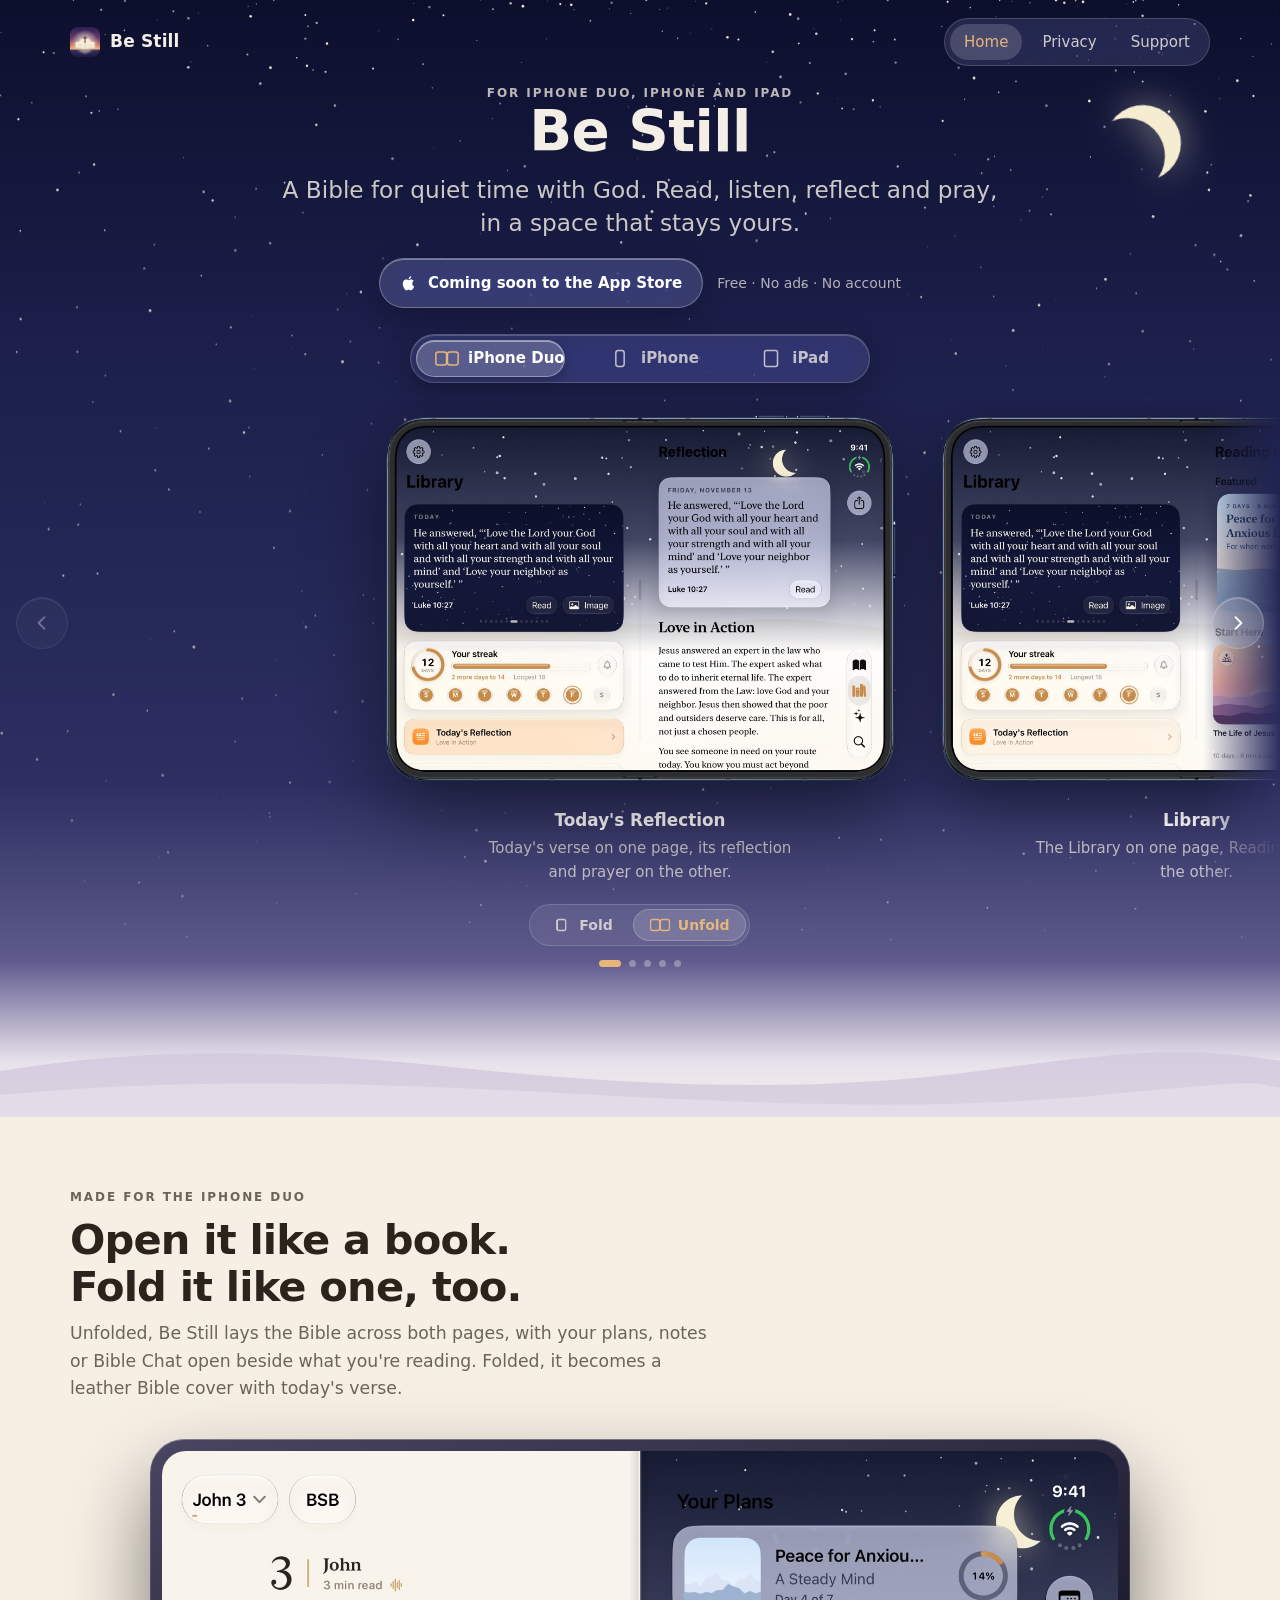
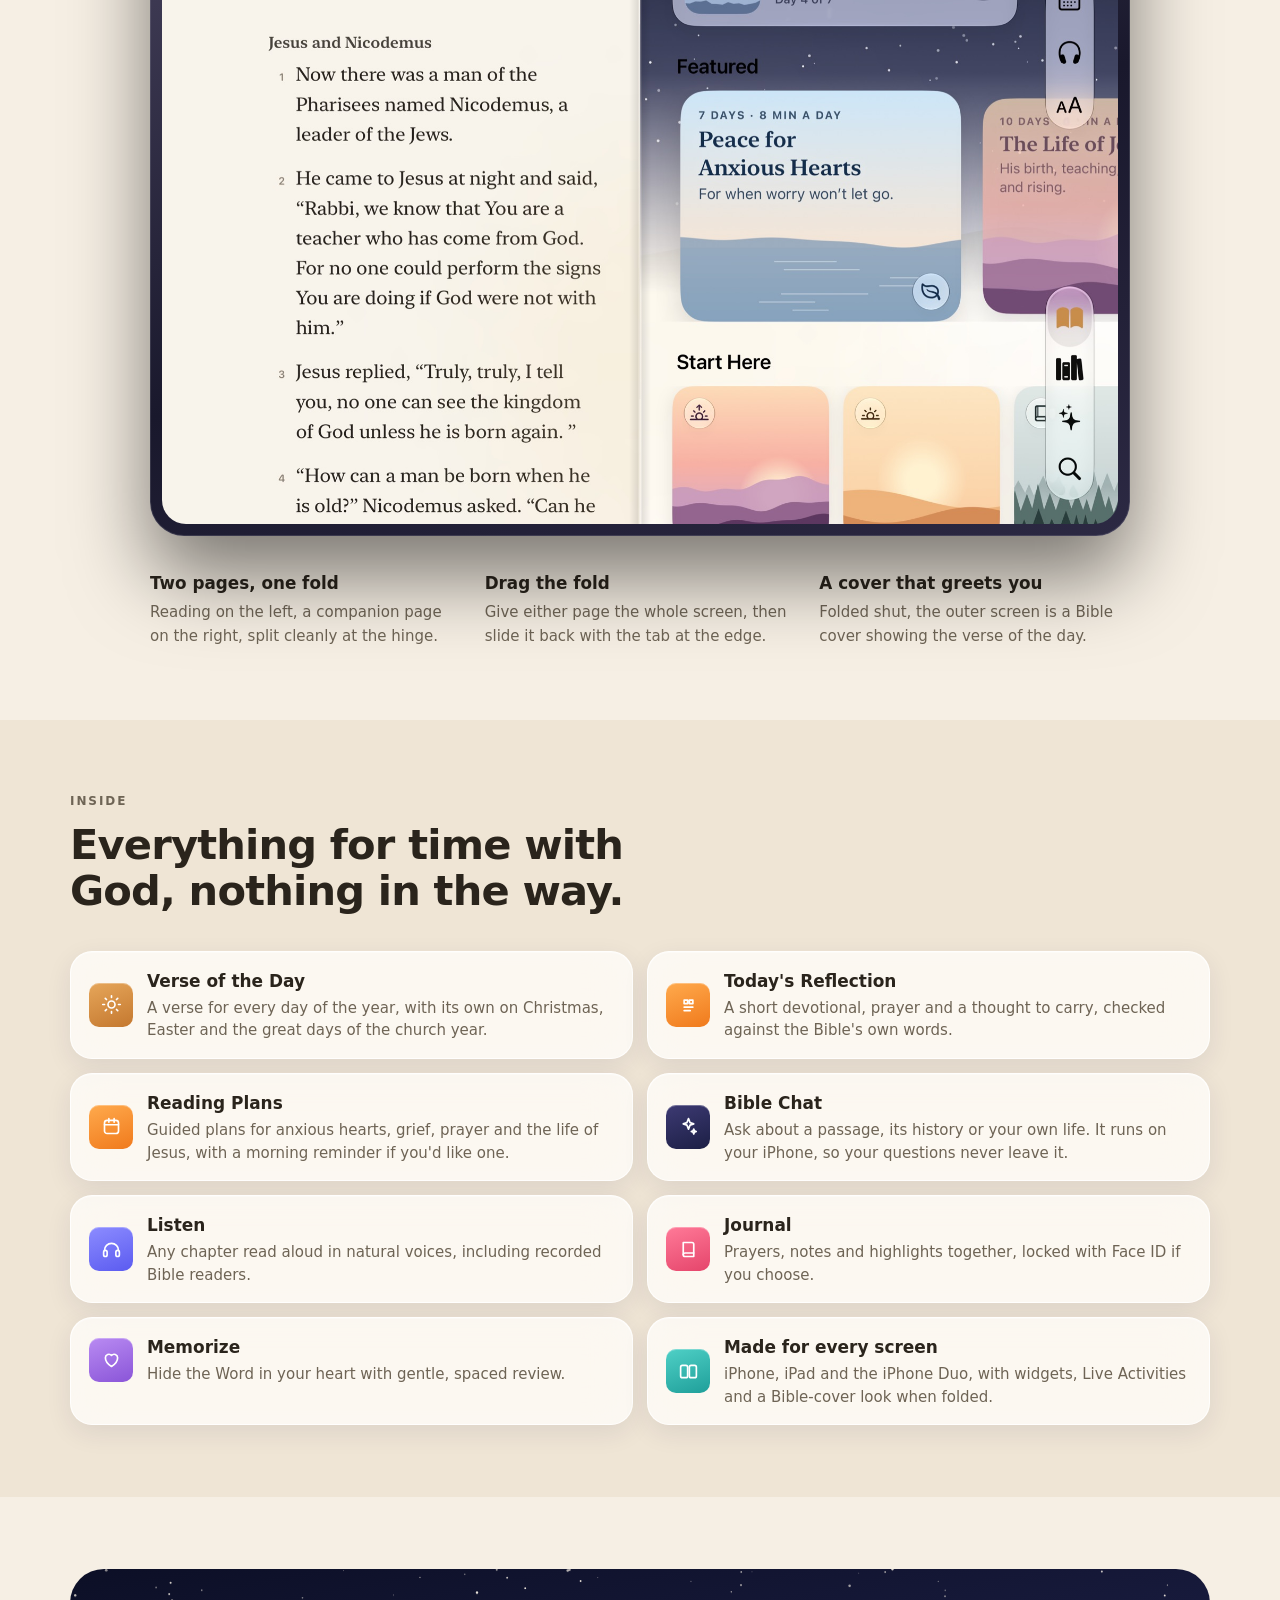
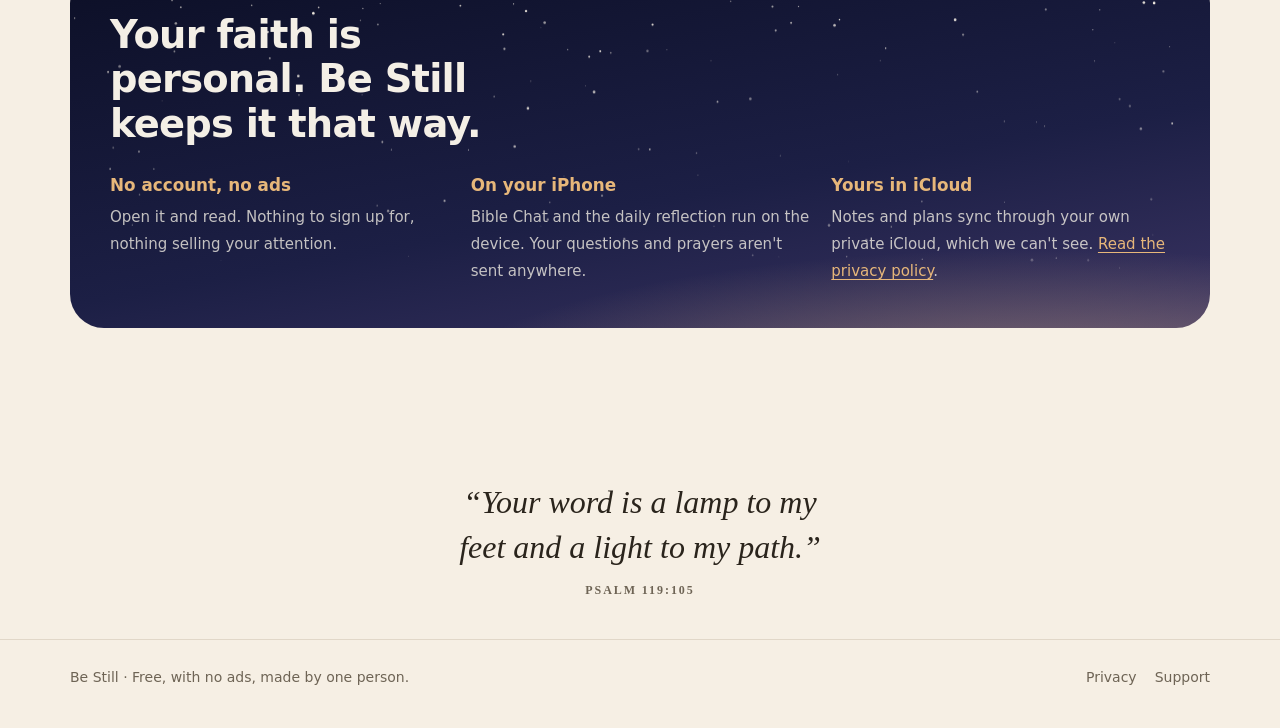
==== commit 3f441f29: "Fold and Unfold buttons under the Duo; folding plays the opening in reverse Co-Authored-By: Claude O" ====
--- a/bestill/index.html
+++ b/bestill/index.html
@@ -12,7 +12,7 @@
 <meta property="og:image" content="https://thorsondev.github.io/bestill/img/duo-reflection.jpg">
 <link rel="icon" href="img/icon-256.png">
 <link rel="apple-touch-icon" href="img/icon-256.png">
-<link rel="stylesheet" href="../style.css?v=28">
+<link rel="stylesheet" href="../style.css?v=29">
 </head>
 <body>
 
@@ -143,6 +143,14 @@
           </figure>
         </div>
     </div>
+    <div class="fold-controls" role="group" aria-label="Try the fold">
+      <button type="button" data-fold="close" aria-pressed="false">
+        <svg viewBox="0 0 28 20" aria-hidden="true"><rect x="9" y="3" width="11" height="14" rx="2.5"/><path d="M9 4v12"/></svg>Fold
+      </button>
+      <button type="button" data-fold="open" aria-pressed="true">
+        <svg viewBox="0 0 28 20" aria-hidden="true"><rect x="2" y="3" width="11.5" height="14" rx="2.5"/><rect x="14.5" y="3" width="11.5" height="14" rx="2.5"/></svg>Unfold
+      </button>
+    </div>
     <div class="strip-dots" aria-hidden="true"><span class="on"></span><span></span><span></span><span></span><span></span></div>
   </div>
   <svg class="dunes" viewBox="0 0 1440 160" preserveAspectRatio="none" aria-hidden="true">
@@ -217,6 +225,6 @@
     <span><a href="privacy.html">Privacy</a><a href="support.html">Support</a></span>
   </div>
 </footer>
-<script src="../site.js?v=28"></script>
+<script src="../site.js?v=29"></script>
 </body>
 </html>
--- a/style.css
+++ b/style.css
@@ -654,3 +654,20 @@
 .strip[data-for="duo"] .frame.unfold-stage img.unfold-screen { position: absolute; max-width: none; min-height: 0; background: none; display: block; object-fit: cover; }
 .strip[data-for="duo"] .frame.unfold-stage .unfold-open img.unfold-screen { left: 3.8797%; top: 5.3405%; width: 92.2405%; height: 89.3191%; border-radius: 2.2%; }
 .strip[data-for="duo"] .frame.unfold-stage .unfold-closed img.unfold-screen { left: 5.5909%; top: 3.6463%; width: 88.8183%; height: 92.7074%; border-radius: 0; }
+
+/* Folding back runs the opening in reverse: the left page closes into the
+   hinge, then the cover comes back over it as the phone slides home. */
+.unfold-stage { transition: transform 1.4s cubic-bezier(.45, 0, .2, 1); }
+.unfold-open { transition: clip-path .7s cubic-bezier(.6, 0, .8, .4), opacity .15s linear .78s; }
+.unfold-closed { transition: transform .62s cubic-bezier(.15, .55, .3, 1) .68s, filter .62s .68s; }
+
+/* Fold / Unfold: a small glass pair under the Duo. */
+.fold-controls { display: flex; justify-content: center; gap: 4px; width: max-content; margin: 2px auto 14px; padding: 4px; border-radius: 999px;
+  background: rgba(255, 255, 255, 0.08); border: 1px solid rgba(255, 255, 255, 0.16);
+  -webkit-backdrop-filter: blur(16px); backdrop-filter: blur(16px); }
+.gallery:not([data-device="duo"]) .fold-controls { display: none; }
+.fold-controls button { display: inline-flex; align-items: center; gap: 7px; padding: 8px 16px; border: 0; border-radius: 999px; cursor: pointer;
+  font: 600 14px/1 var(--sans); color: rgba(244, 239, 230, 0.75); background: none; transition: background .25s, color .25s; }
+.fold-controls button:hover { color: #fff; }
+.fold-controls button[aria-pressed="true"] { color: var(--gold-soft); background: rgba(255, 255, 255, 0.14); box-shadow: inset 0 0 0 1px rgba(255, 255, 255, 0.2); }
+.fold-controls svg { width: 22px; height: 16px; fill: none; stroke: currentColor; stroke-width: 1.6; }
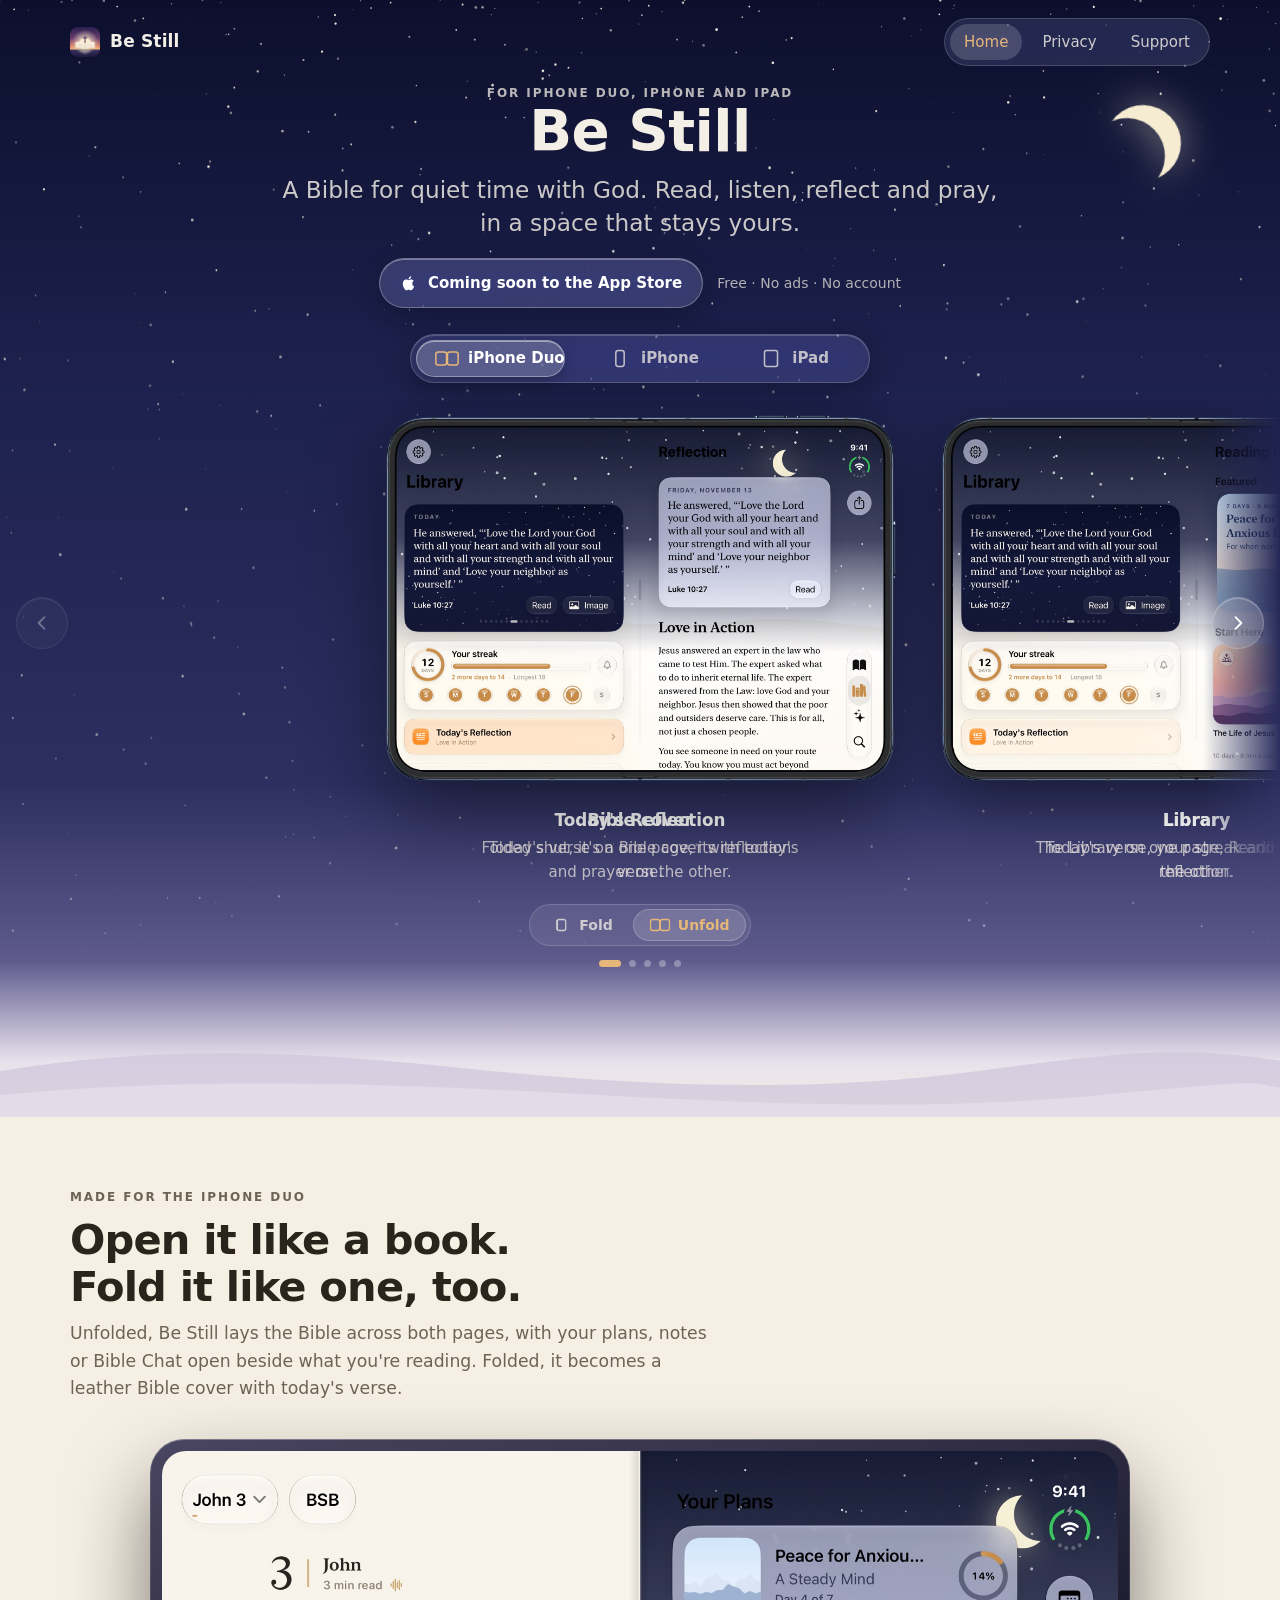
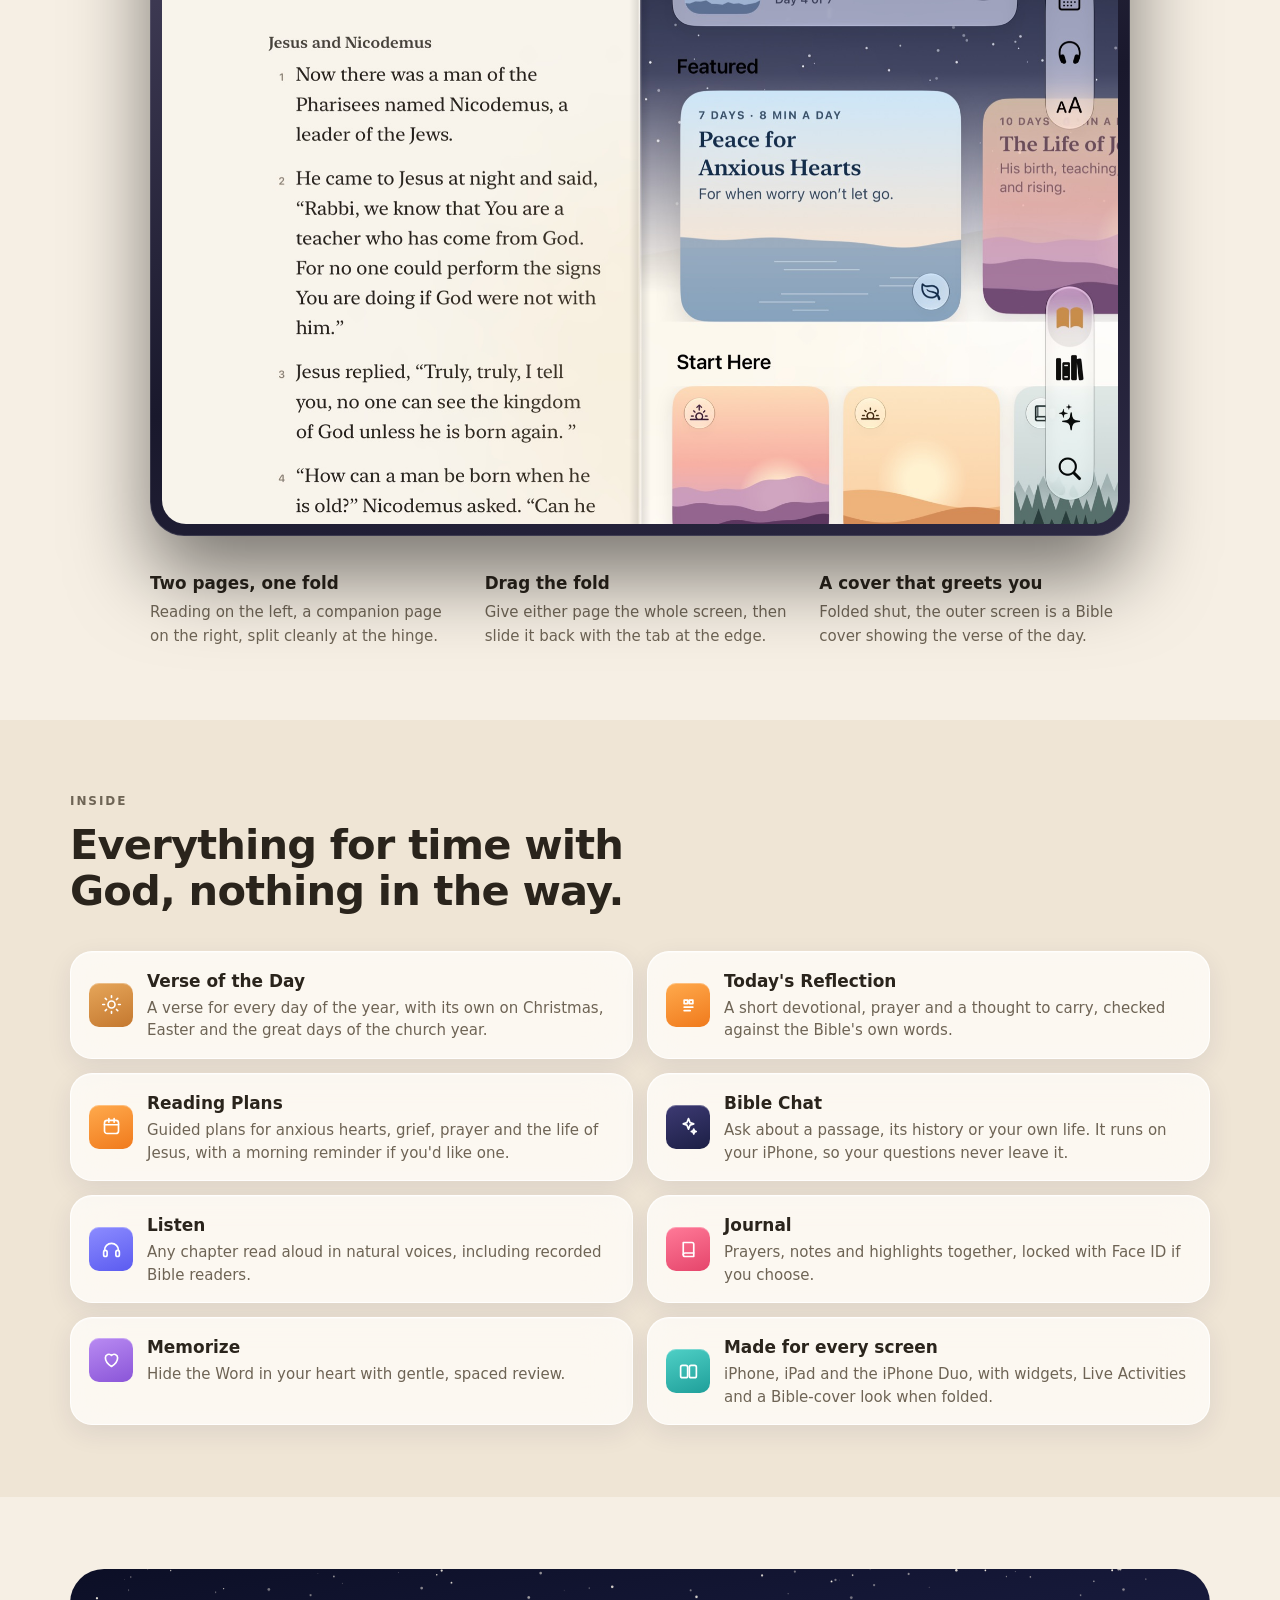
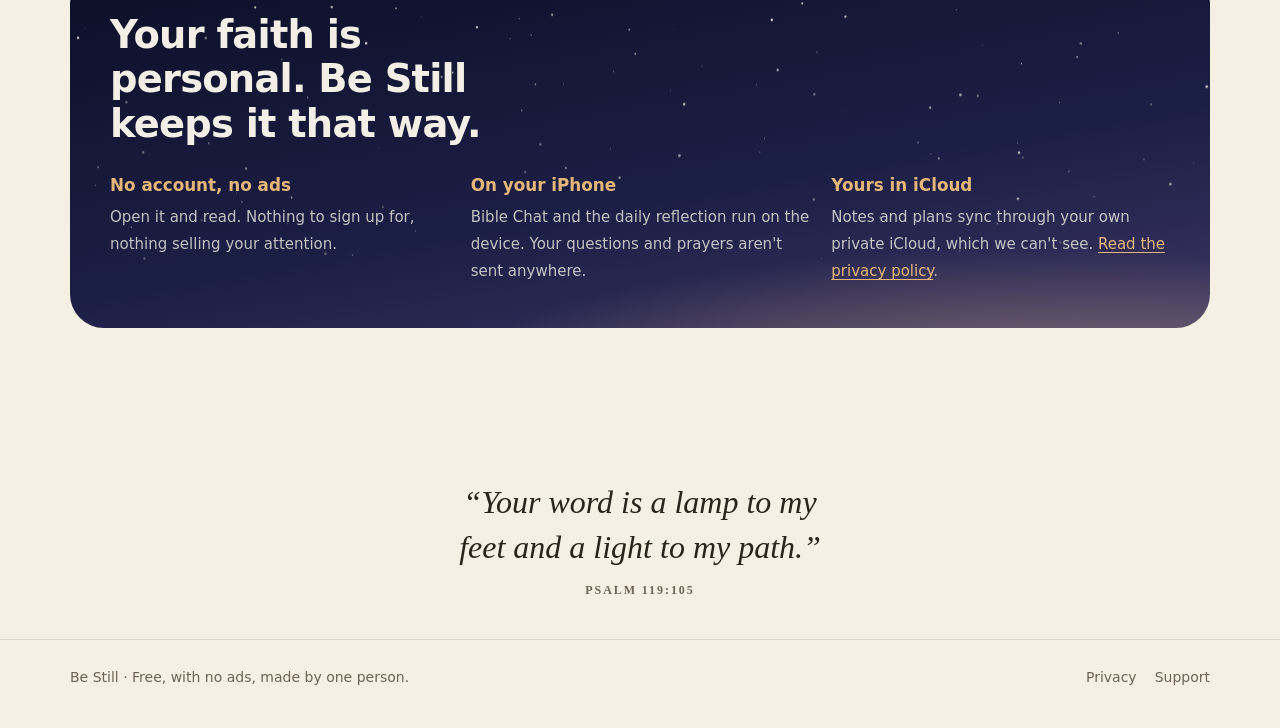
==== commit 080ec7ef: "Folded Duo shows every screen on its outer display, not just the cover Swiping the carousel while fo" ====
--- a/bestill/index.html
+++ b/bestill/index.html
@@ -12,7 +12,7 @@
 <meta property="og:image" content="https://thorsondev.github.io/bestill/img/duo-reflection.jpg">
 <link rel="icon" href="img/icon-256.png">
 <link rel="apple-touch-icon" href="img/icon-256.png">
-<link rel="stylesheet" href="../style.css?v=29">
+<link rel="stylesheet" href="../style.css?v=30">
 </head>
 <body>
 
@@ -79,23 +79,23 @@
                 <img class="unfold-bezel" src="img/bezel-duo-closed.png" alt="" width="861" height="1200">
               </div>
             </div>
-            <figcaption><b>Today's Reflection</b>Today's verse on one page, its reflection and prayer on the other.</figcaption>
-          </figure>
-          <figure>
-            <div class="frame bezel"><img class="bezel-screen" src="img/duo-library.jpg" alt="Library on iPhone Duo." width="1800" height="1266" loading="lazy"><img class="bezel-frame" src="img/bezel-duo-open.png" alt="" width="1700" height="1235" loading="lazy"></div>
-            <figcaption><b>Library</b>The Library on one page, Reading Plans on the other.</figcaption>
-          </figure>
-          <figure>
-            <div class="frame bezel"><img class="bezel-screen" src="img/duo-reader.jpg" alt="Read on iPhone Duo." width="1800" height="1266" loading="lazy"><img class="bezel-frame" src="img/bezel-duo-open.png" alt="" width="1700" height="1235" loading="lazy"></div>
-            <figcaption><b>Read</b>Two pages, set like a printed Bible.</figcaption>
-          </figure>
-          <figure>
-            <div class="frame bezel"><img class="bezel-screen" src="img/duo-quiet.jpg" alt="Be Still on iPhone Duo." width="1800" height="1266" loading="lazy"><img class="bezel-frame" src="img/bezel-duo-open.png" alt="" width="1700" height="1235" loading="lazy"></div>
-            <figcaption><b>Be Still</b>Today's verse beside five quiet minutes of prayer.</figcaption>
-          </figure>
-          <figure>
-            <div class="frame bezel"><img class="bezel-screen" src="img/duo-chat.jpg" alt="Bible Chat on iPhone Duo." width="1800" height="1266" loading="lazy"><img class="bezel-frame" src="img/bezel-duo-open.png" alt="" width="1700" height="1235" loading="lazy"></div>
-            <figcaption><b>Bible Chat</b>Answers on one page, the verses beside them.</figcaption>
+            <figcaption><span class="cap-open"><b>Today's Reflection</b>Today's verse on one page, its reflection and prayer on the other.</span><span class="cap-folded"><b>Bible cover</b>Folded shut, it's a Bible cover with today's verse.</span></figcaption>
+          </figure>
+          <figure>
+            <div class="frame bezel"><img class="bezel-screen" src="img/duo-library.jpg" alt="Library on iPhone Duo." width="1800" height="1266" loading="lazy"><img class="bezel-frame" src="img/bezel-duo-open.png" alt="" width="1700" height="1235" loading="lazy"><span class="folded-duo" aria-hidden="true"><img class="folded-screen" src="img/duo-folded-library.jpg" alt="" width="756" height="1100" loading="lazy"><img class="folded-bezel" src="img/bezel-duo-closed.png" alt="" width="861" height="1200" loading="lazy"></span></div>
+            <figcaption><span class="cap-open"><b>Library</b>The Library on one page, Reading Plans on the other.</span><span class="cap-folded"><b>Library</b>Today's verse, your streak and the day's reflection.</span></figcaption>
+          </figure>
+          <figure>
+            <div class="frame bezel"><img class="bezel-screen" src="img/duo-reader.jpg" alt="Read on iPhone Duo." width="1800" height="1266" loading="lazy"><img class="bezel-frame" src="img/bezel-duo-open.png" alt="" width="1700" height="1235" loading="lazy"><span class="folded-duo" aria-hidden="true"><img class="folded-screen" src="img/duo-folded-read.jpg" alt="" width="756" height="1100" loading="lazy"><img class="folded-bezel" src="img/bezel-duo-closed.png" alt="" width="861" height="1200" loading="lazy"></span></div>
+            <figcaption><span class="cap-open"><b>Read</b>Two pages, set like a printed Bible.</span><span class="cap-folded"><b>Read</b>Scripture set like a printed Bible, in one hand.</span></figcaption>
+          </figure>
+          <figure>
+            <div class="frame bezel"><img class="bezel-screen" src="img/duo-quiet.jpg" alt="Be Still on iPhone Duo." width="1800" height="1266" loading="lazy"><img class="bezel-frame" src="img/bezel-duo-open.png" alt="" width="1700" height="1235" loading="lazy"><span class="folded-duo" aria-hidden="true"><img class="folded-screen" src="img/duo-folded-quiet.jpg" alt="" width="756" height="1100" loading="lazy"><img class="folded-bezel" src="img/bezel-duo-closed.png" alt="" width="861" height="1200" loading="lazy"></span></div>
+            <figcaption><span class="cap-open"><b>Be Still</b>Today's verse beside five quiet minutes of prayer.</span><span class="cap-folded"><b>Be Still</b>Breathe, read the verse slowly and pray.</span></figcaption>
+          </figure>
+          <figure>
+            <div class="frame bezel"><img class="bezel-screen" src="img/duo-chat.jpg" alt="Bible Chat on iPhone Duo." width="1800" height="1266" loading="lazy"><img class="bezel-frame" src="img/bezel-duo-open.png" alt="" width="1700" height="1235" loading="lazy"><span class="folded-duo" aria-hidden="true"><img class="folded-screen" src="img/duo-folded-chat.jpg" alt="" width="756" height="1100" loading="lazy"><img class="folded-bezel" src="img/bezel-duo-closed.png" alt="" width="861" height="1200" loading="lazy"></span></div>
+            <figcaption><span class="cap-open"><b>Bible Chat</b>Answers on one page, the verses beside them.</span><span class="cap-folded"><b>Bible Chat</b>Questions answered from Scripture, on your device.</span></figcaption>
           </figure>
         </div>
         <div class="strip" data-for="iphone" role="tabpanel" aria-label="iPhone screens" hidden>
@@ -225,6 +225,6 @@
     <span><a href="privacy.html">Privacy</a><a href="support.html">Support</a></span>
   </div>
 </footer>
-<script src="../site.js?v=29"></script>
+<script src="../site.js?v=30"></script>
 </body>
 </html>
--- a/style.css
+++ b/style.css
@@ -638,9 +638,6 @@
   padding: 0; background: none; box-shadow: none; border-radius: 0;
   height: min(30vw, 46vh, 440px); min-height: 240px; width: auto; aspect-ratio: 3093 / 2247;
 }
-.strip.folded figure:not(.unfold), .strip.folded figure.unfold figcaption { opacity: 0; pointer-events: none; }
-.strip figure { transition: opacity .6s ease; }
-.strip figure.unfold figcaption { transition: opacity .6s ease .2s; }
 @media (max-width: 720px) {
   .strip[data-for="duo"] figure.unfold { width: calc(100vw - 56px); }
   .strip .frame.unfold-stage { width: 100%; height: auto; min-height: 0; }
@@ -671,3 +668,26 @@
 .fold-controls button:hover { color: #fff; }
 .fold-controls button[aria-pressed="true"] { color: var(--gold-soft); background: rgba(255, 255, 255, 0.14); box-shadow: inset 0 0 0 1px rgba(255, 255, 255, 0.2); }
 .fold-controls svg { width: 22px; height: 16px; fill: none; stroke: currentColor; stroke-width: 1.6; }
+
+/* Folded, every screen in the row shows on the Duo's outer screen: the closed
+   phone stands centered in its open frame's place, so the row never jumps. */
+.folded-duo {
+  position: absolute; top: 1.18%; left: 50%; height: 97.64%; aspect-ratio: 861 / 1200;
+  transform: translateX(-50%); opacity: 0; z-index: 2; pointer-events: none;
+  transition: opacity .6s ease;
+}
+.strip[data-for="duo"] .frame.bezel .folded-duo img {
+  position: absolute; display: block; max-width: none; min-height: 0; background: none;
+}
+.strip[data-for="duo"] .frame.bezel .folded-duo .folded-bezel { inset: 0; width: 100%; height: 100%; border-radius: 0; }
+.strip[data-for="duo"] .frame.bezel .folded-duo .folded-screen { left: 5.5909%; top: 3.6463%; width: 88.8183%; height: 92.7074%; object-fit: cover; border-radius: 0; }
+.strip .frame.bezel .bezel-screen, .strip .frame.bezel .bezel-frame { transition: opacity .6s ease; }
+.strip.folded .frame.bezel .bezel-screen, .strip.folded .frame.bezel .bezel-frame { opacity: 0; }
+.strip.folded .folded-duo { opacity: 1; }
+.strip.folded .frame.bezel { filter: none; }
+.strip.folded .folded-duo { filter: drop-shadow(0 22px 30px rgba(0, 0, 0, 0.4)); }
+/* Captions follow the fold. */
+.strip figcaption:has(.cap-folded) { display: grid; }
+.strip figcaption > span { grid-area: 1 / 1; transition: opacity .6s ease .2s; }
+.strip .cap-folded, .strip.folded .cap-open { opacity: 0; }
+.strip.folded .cap-folded { opacity: 1; }
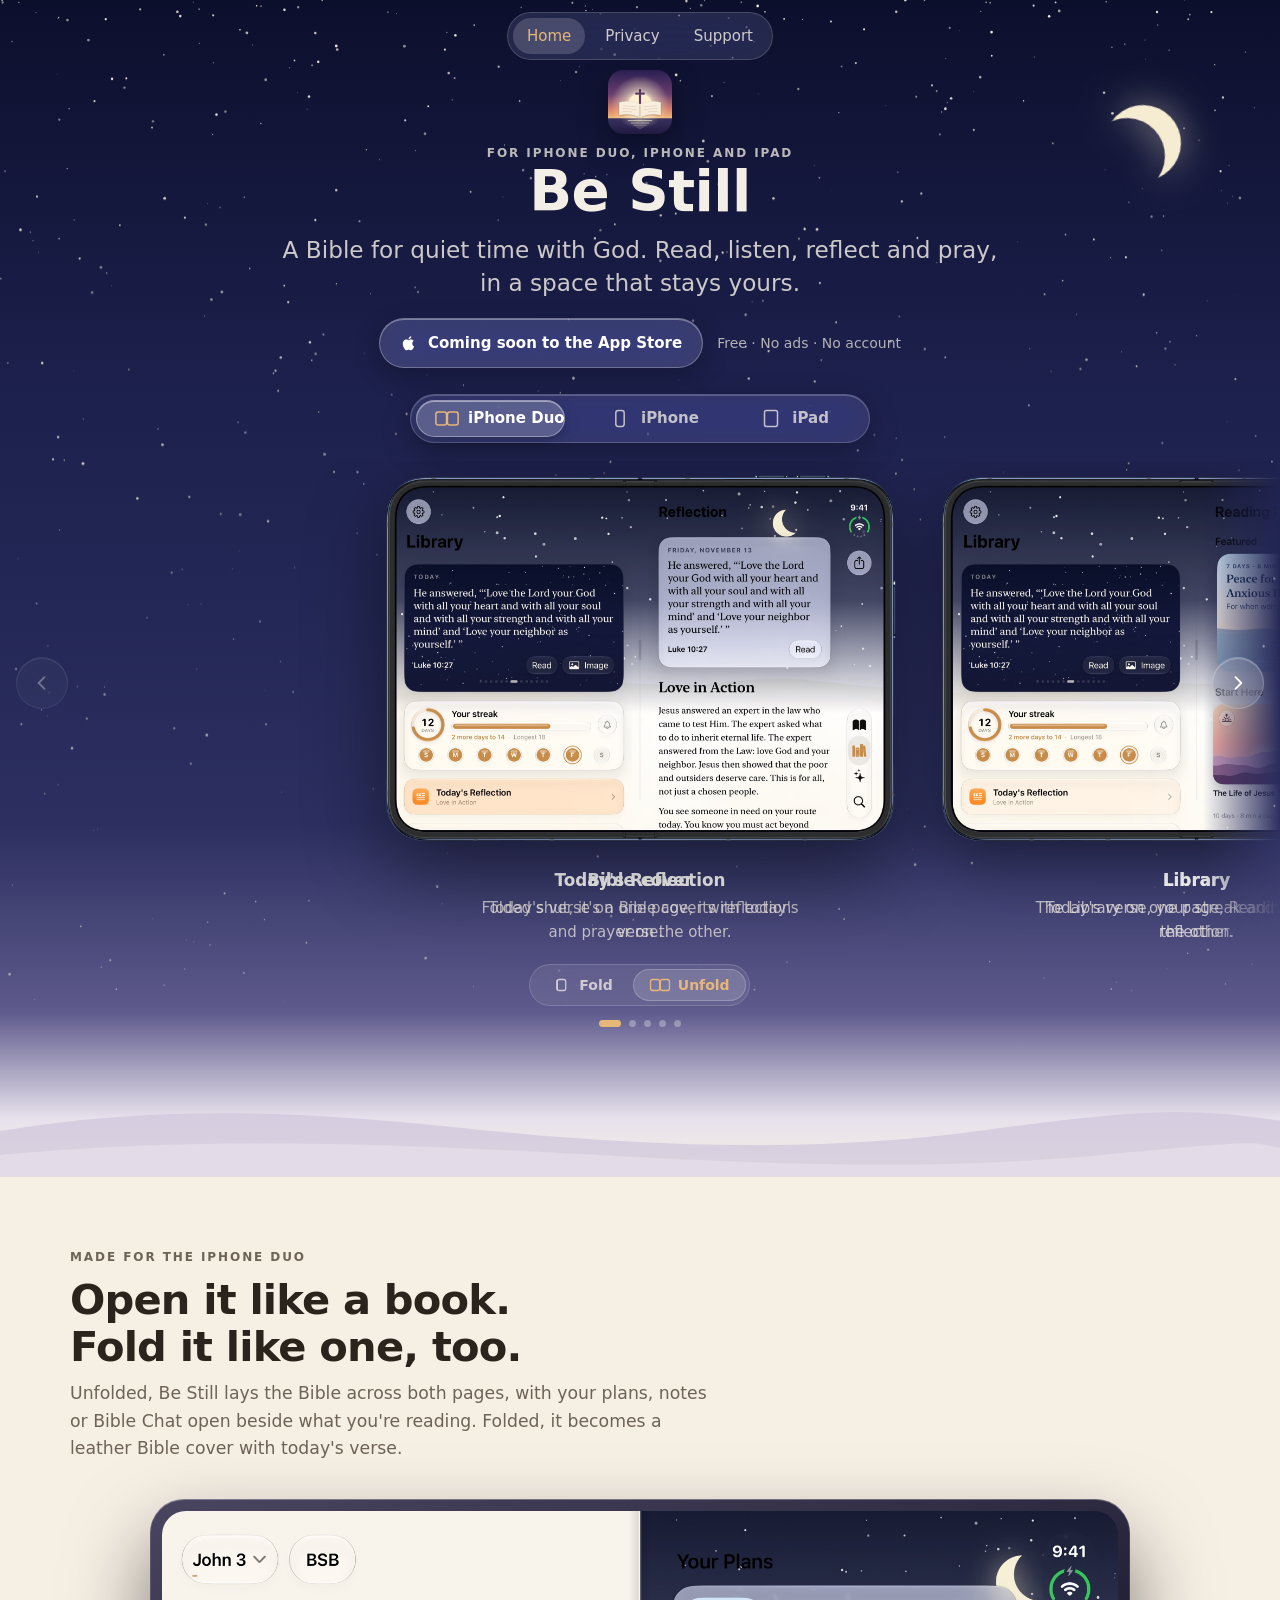
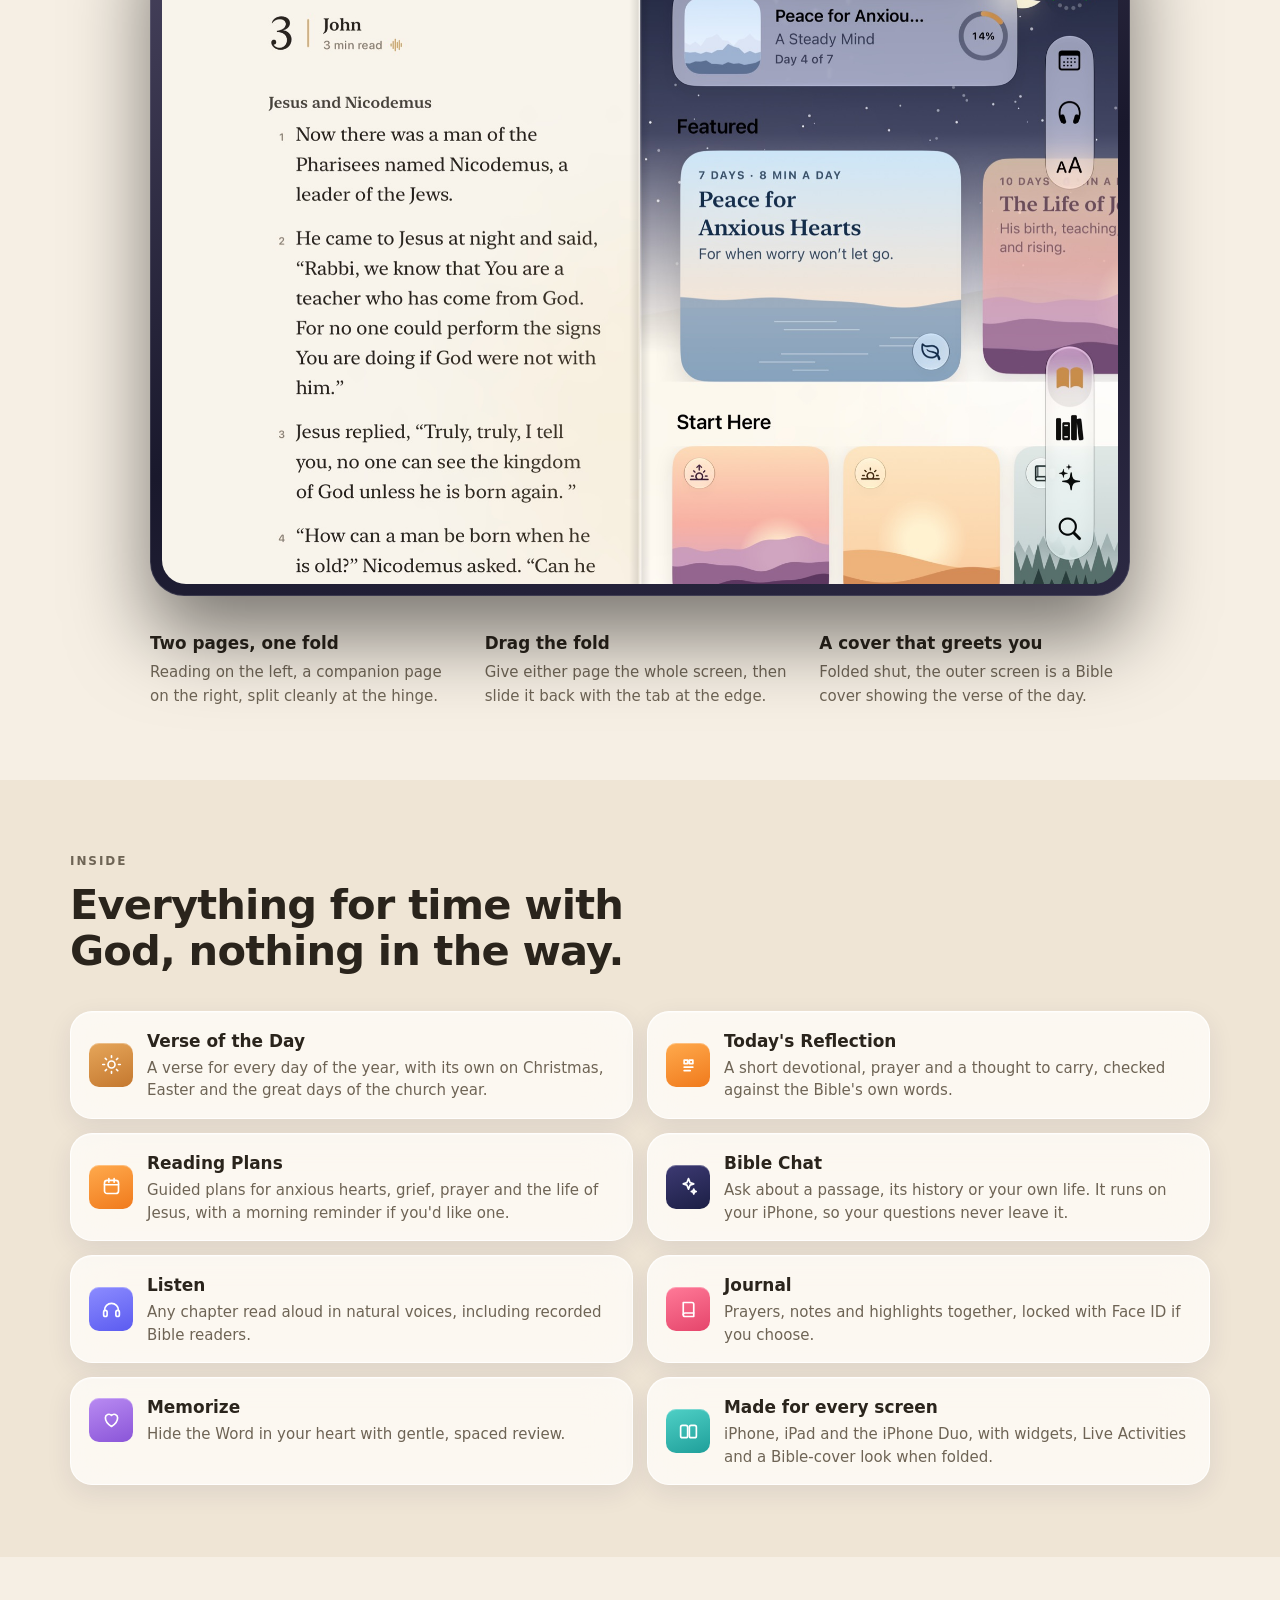
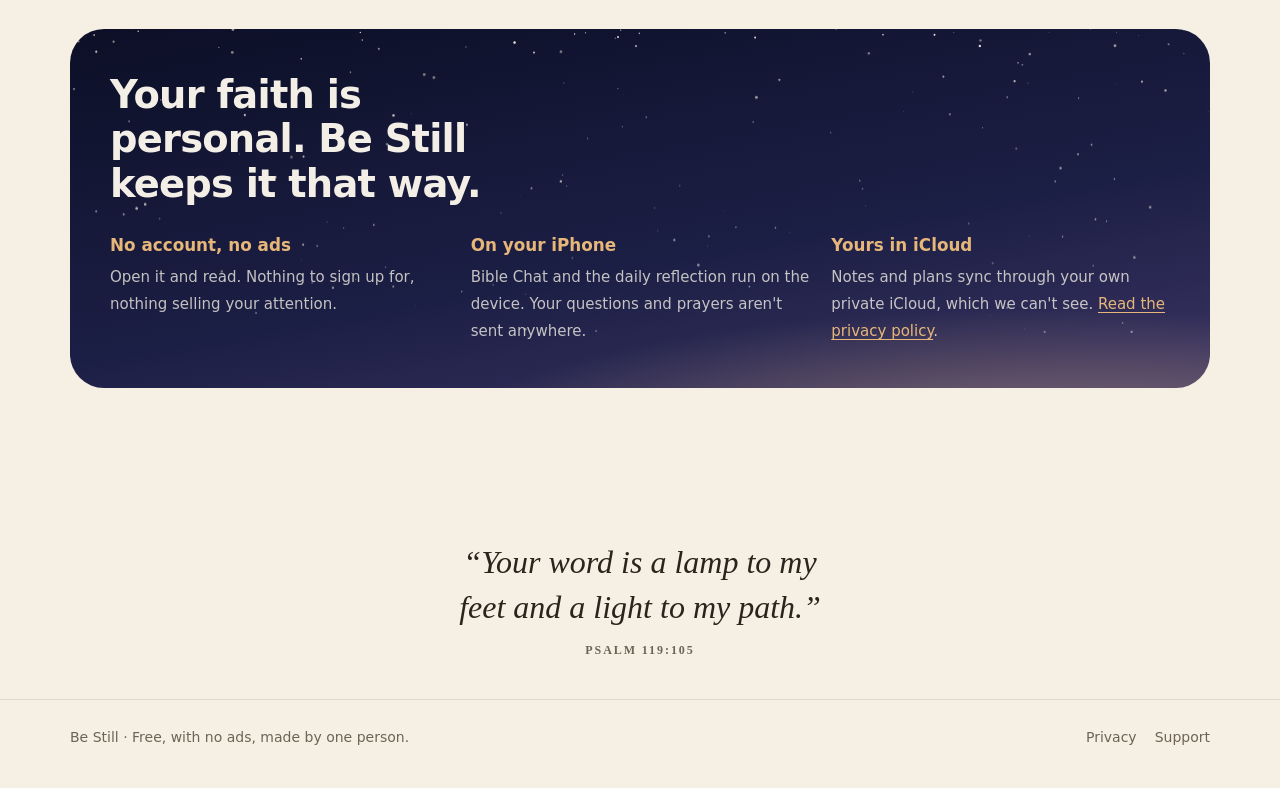
==== commit 85d7c23c: "Center the Be Still home page; app icon at the top, none in the corner Co-Authored-By: Claude Opus 5" ====
--- a/bestill/index.html
+++ b/bestill/index.html
@@ -12,7 +12,7 @@
 <meta property="og:image" content="https://thorsondev.github.io/bestill/img/duo-reflection.jpg">
 <link rel="icon" href="img/icon-256.png">
 <link rel="apple-touch-icon" href="img/icon-256.png">
-<link rel="stylesheet" href="../style.css?v=30">
+<link rel="stylesheet" href="../style.css?v=31">
 </head>
 <body>
 
@@ -20,8 +20,7 @@
   <canvas class="stars" aria-hidden="true"></canvas>
   <div class="moon" aria-hidden="true"></div>
   <div class="wrap">
-    <div class="topbar">
-      <a class="brand" href="./"><img src="img/icon-256.png" alt=""><span>Be Still</span></a>
+    <div class="topbar topbar-center">
       <nav class="nav" aria-label="Be Still">
         <a href="./" aria-current="page">Home</a>
         <a href="privacy.html">Privacy</a>
@@ -225,6 +224,6 @@
     <span><a href="privacy.html">Privacy</a><a href="support.html">Support</a></span>
   </div>
 </footer>
-<script src="../site.js?v=30"></script>
+<script src="../site.js?v=31"></script>
 </body>
 </html>
--- a/style.css
+++ b/style.css
@@ -691,3 +691,14 @@
 .strip figcaption > span { grid-area: 1 / 1; transition: opacity .6s ease .2s; }
 .strip .cap-folded, .strip.folded .cap-open { opacity: 0; }
 .strip.folded .cap-folded { opacity: 1; }
+
+/* Be Still home: everything on one centered axis, the app icon at the top
+   (no small icon in the corner), the whole block lifted toward the top. */
+.topbar-center { justify-content: center; padding-block: 12px 0; }
+.hero-gallery { padding-top: 0; }
+.hero-gallery .hero-copy { grid-template-columns: 1fr !important; justify-items: center !important; text-align: center !important; }
+.hero-gallery .hero-copy .icon { display: block !important; grid-row: auto !important; grid-column: 1 !important; width: 64px; height: 64px; border-radius: 15px; margin: 10px 0 10px !important; }
+.hero-gallery .eyebrow, .hero-gallery h1, .hero-gallery .lede, .hero-gallery .cta { grid-column: 1 !important; justify-self: center !important; align-self: auto !important; }
+.hero-gallery .cta { justify-content: center; }
+.gallery-head { justify-content: center !important; align-items: center !important; }
+@media (max-width: 720px) { .gallery .device-switch { margin-inline: auto; } .hero-gallery .hero-copy .icon { margin-top: 6px !important; } }
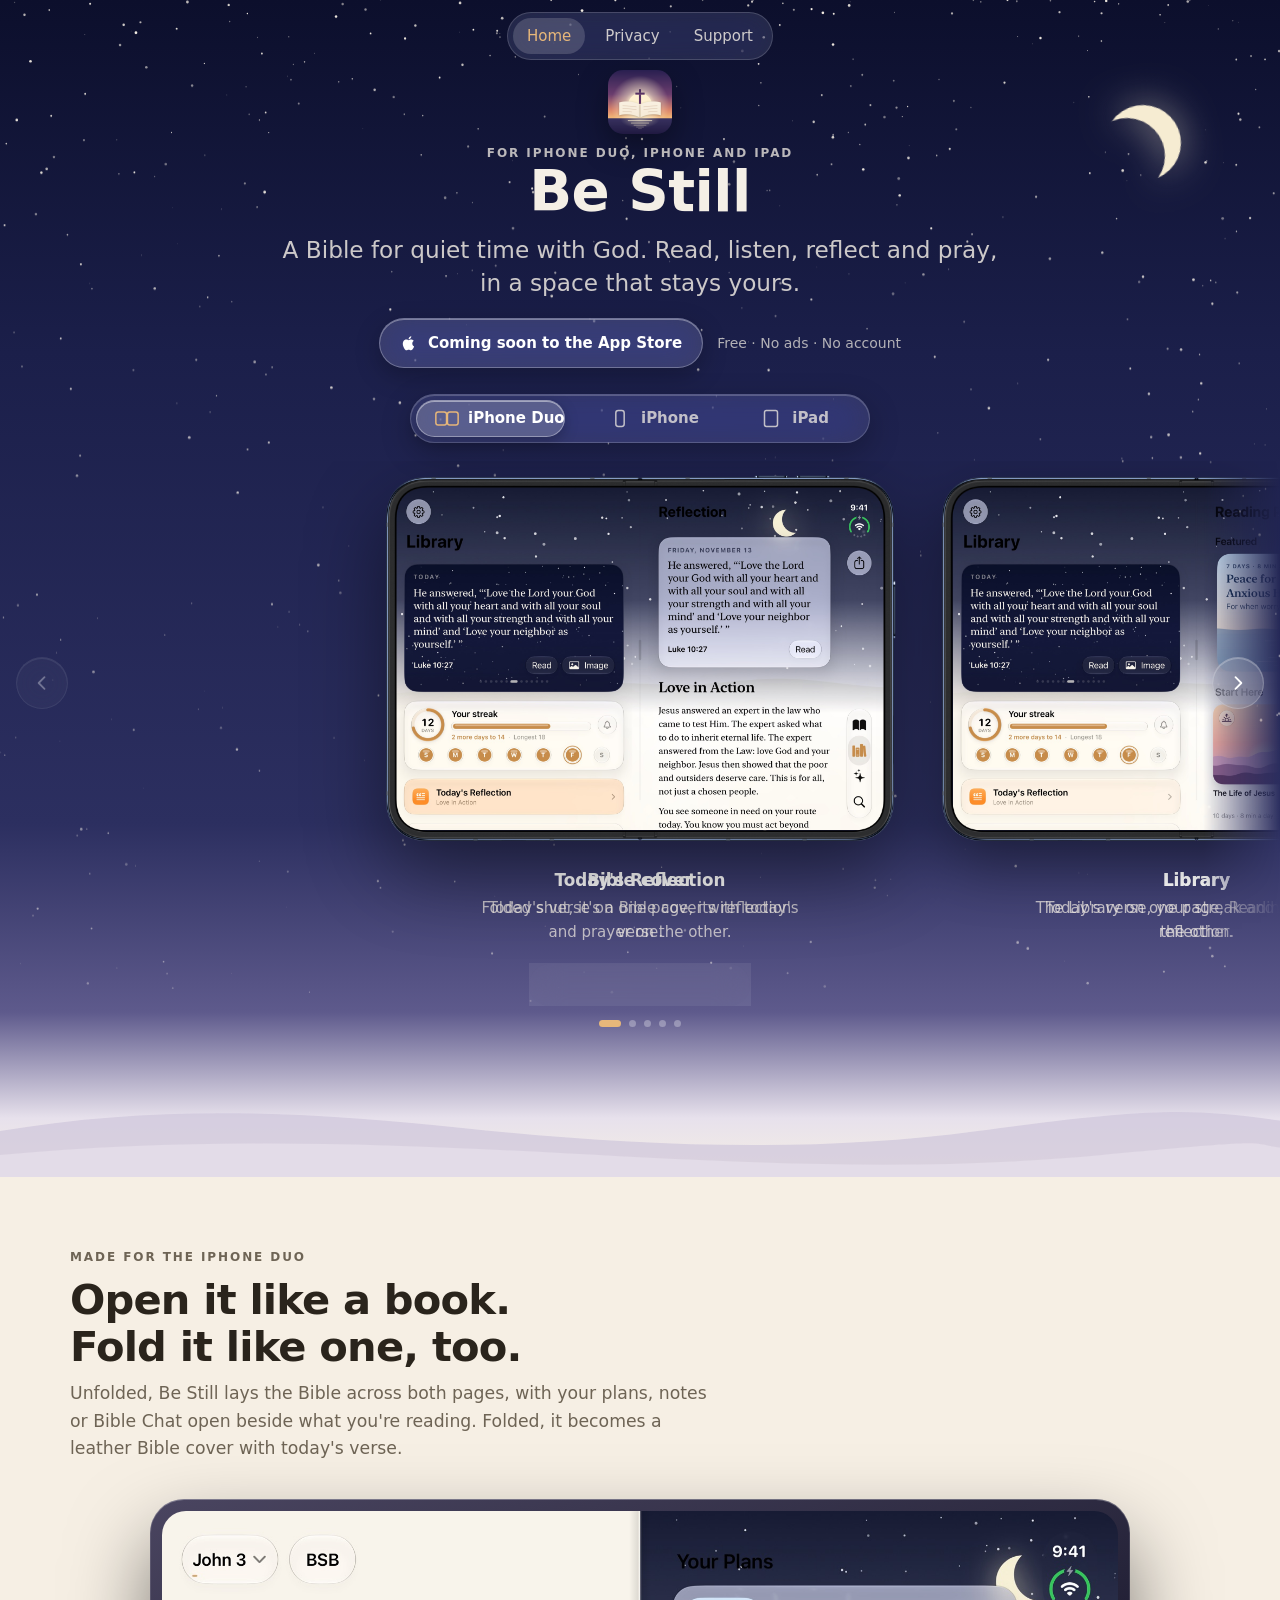
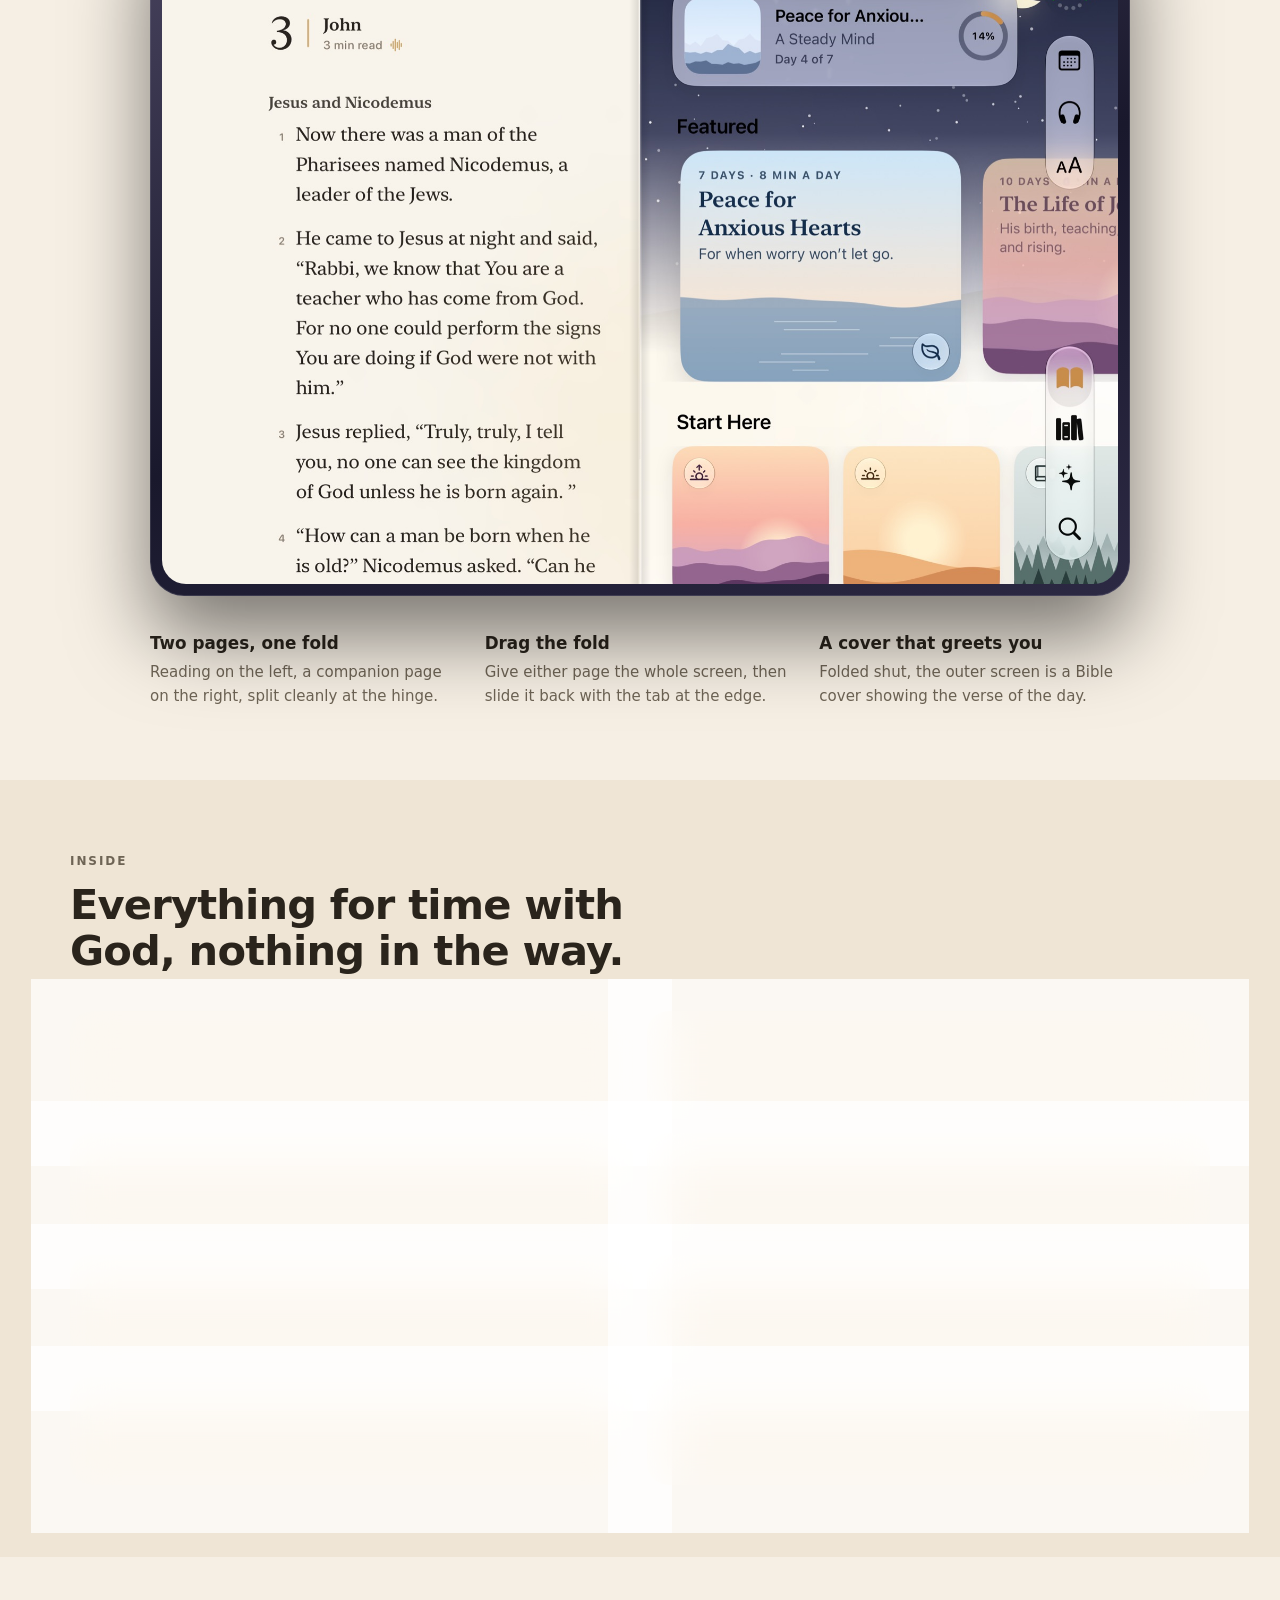
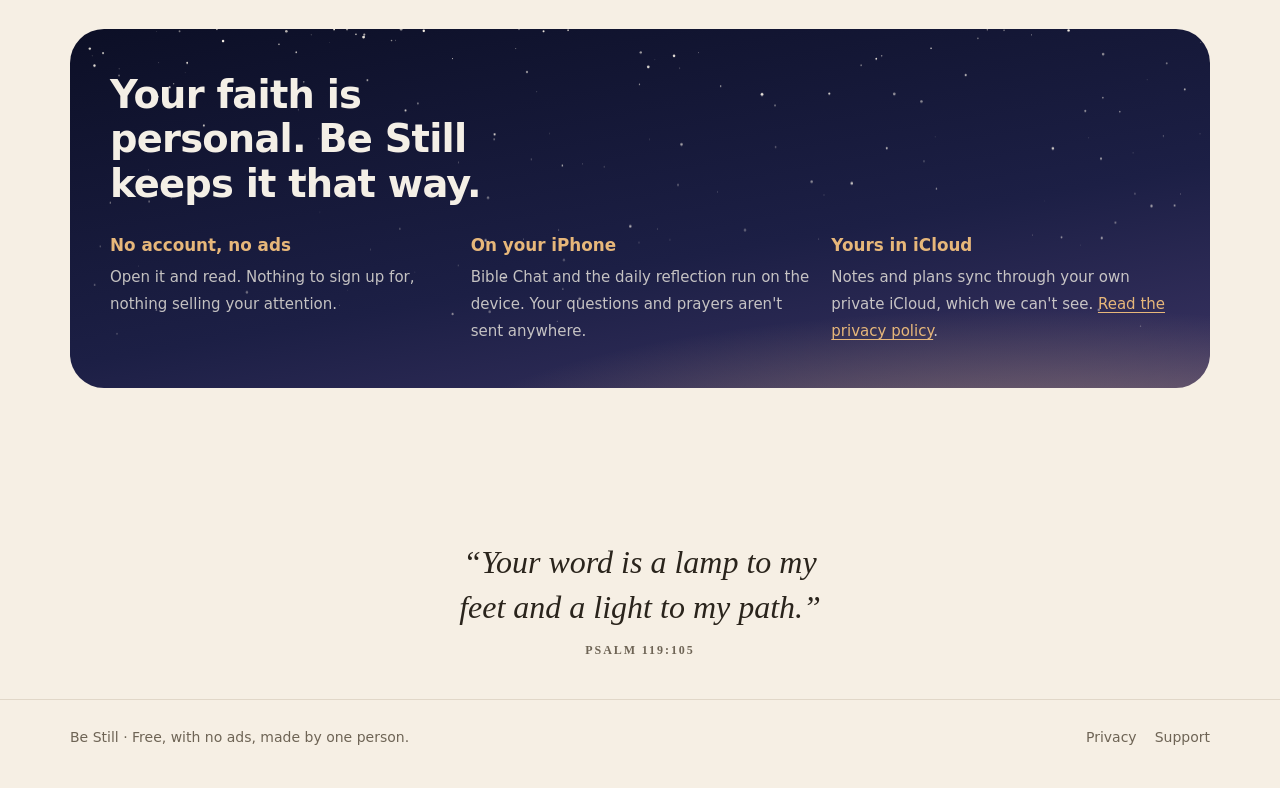
==== commit 1943e754: "Clip folded Duo screens to the outer display's D shape Co-Authored-By: Claude Opus 5.5 <noreply@anth" ====
--- a/bestill/index.html
+++ b/bestill/index.html
@@ -12,7 +12,7 @@
 <meta property="og:image" content="https://thorsondev.github.io/bestill/img/duo-reflection.jpg">
 <link rel="icon" href="img/icon-256.png">
 <link rel="apple-touch-icon" href="img/icon-256.png">
-<link rel="stylesheet" href="../style.css?v=31">
+<link rel="stylesheet" href="../style.css?v=32">
 </head>
 <body>
 
--- a/style.css
+++ b/style.css
@@ -702,3 +702,12 @@
 .hero-gallery .cta { justify-content: center; }
 .gallery-head { justify-content: center !important; align-items: center !important; }
 @media (max-width: 720px) { .gallery .device-switch { margin-inline: auto; } .hero-gallery .hero-copy .icon { margin-top: 6px !important; } }
+
+/* The closed Duo's outer screen is D-shaped: tight corners at the spine,
+   wide ones on the open edge (measured from Apple's bezel: about 15 and
+   100 px on a 764 x 1112 opening). Square screens poked out past them. */
+.strip[data-for="duo"] .frame.bezel .folded-duo .folded-screen,
+.strip[data-for="duo"] .frame.unfold-stage .unfold-closed img.unfold-screen,
+.unfold-closed .unfold-screen {
+  border-radius: 2% 13.4% 13.4% 2% / 1.4% 9.2% 9.2% 1.4%;
+}
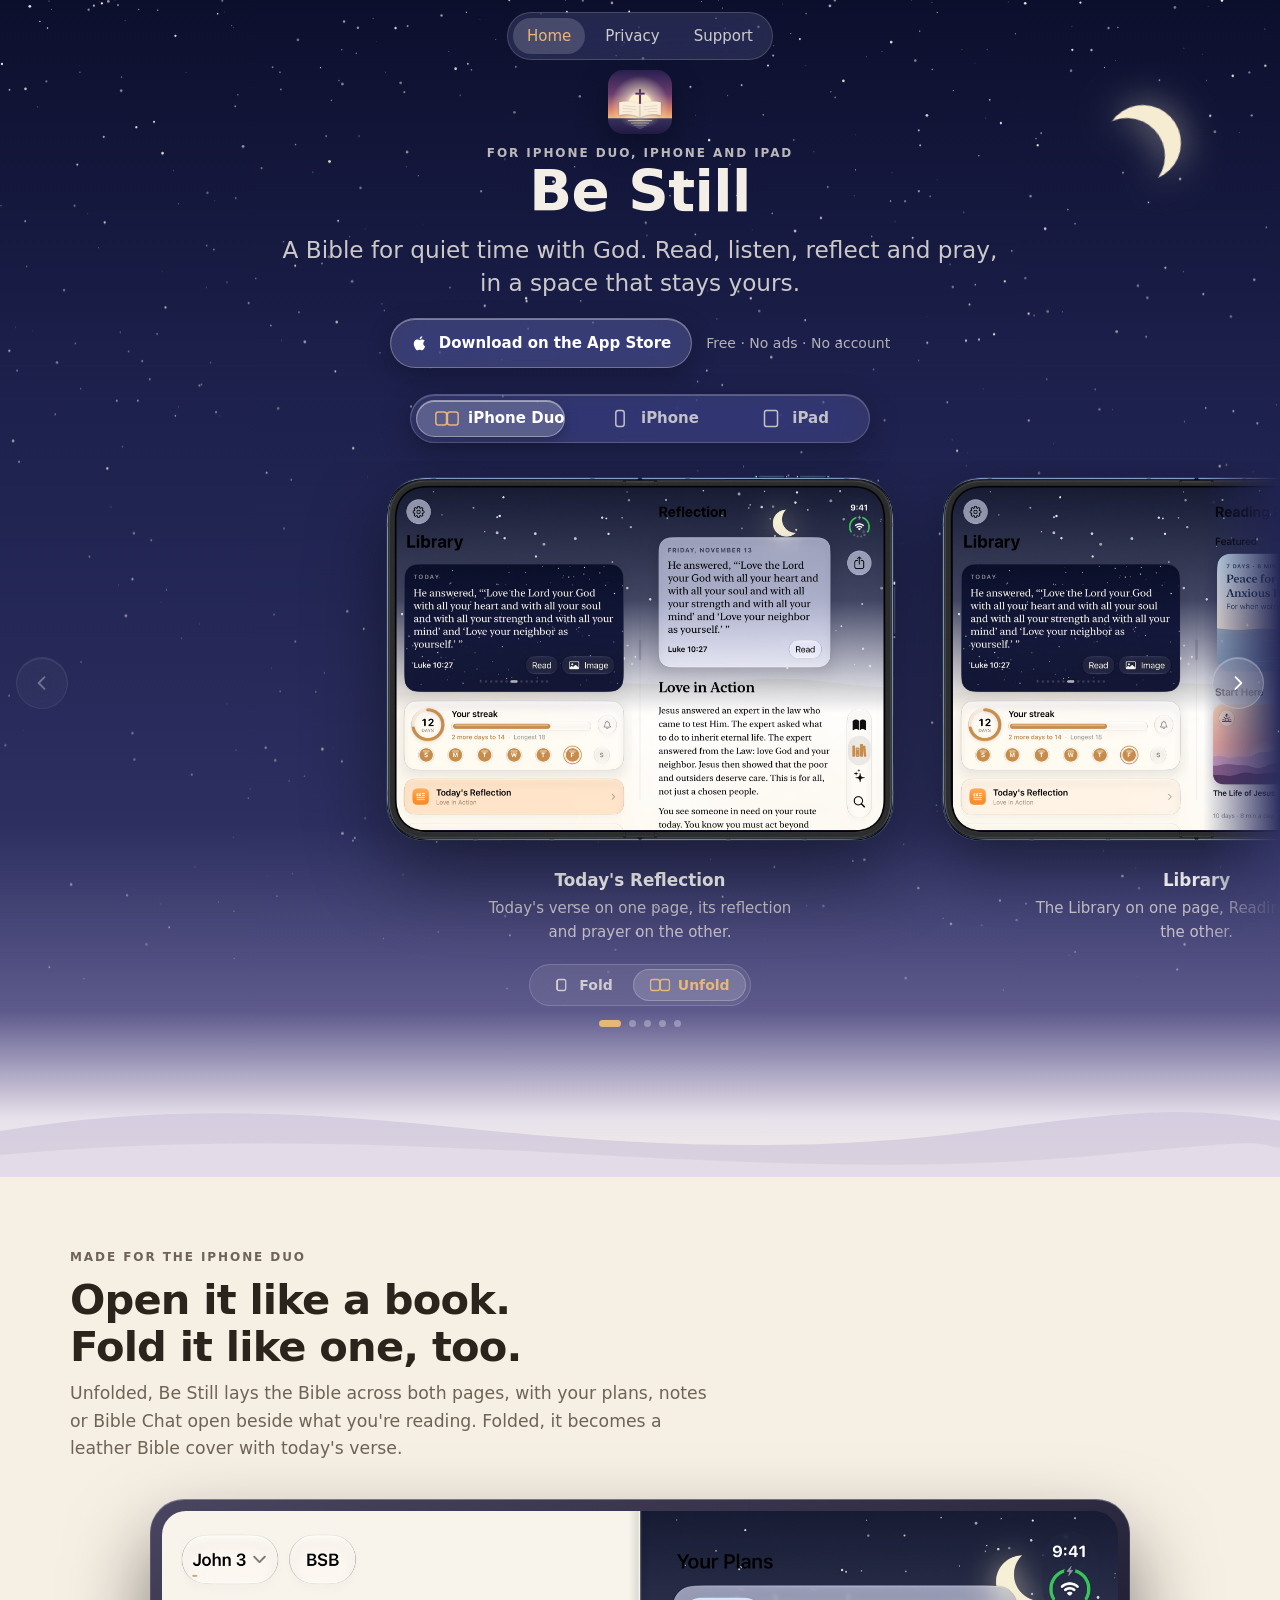
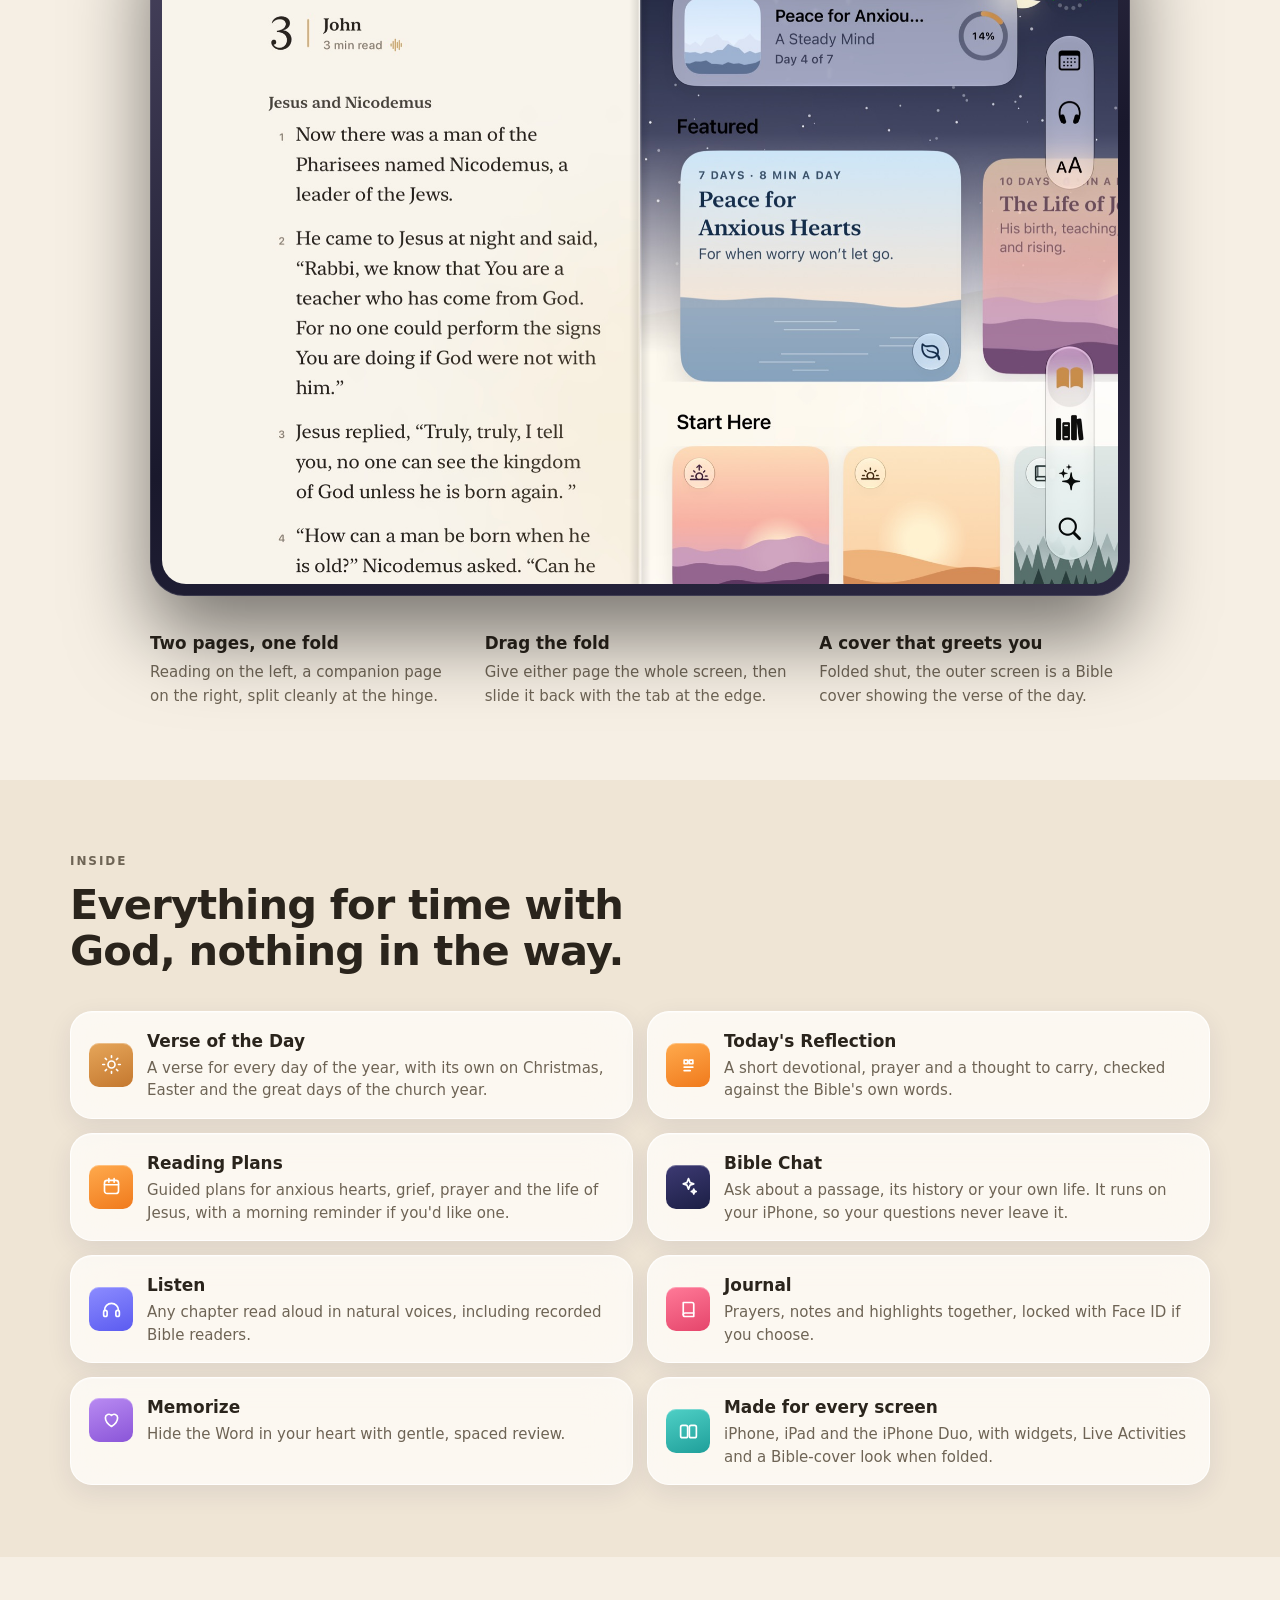
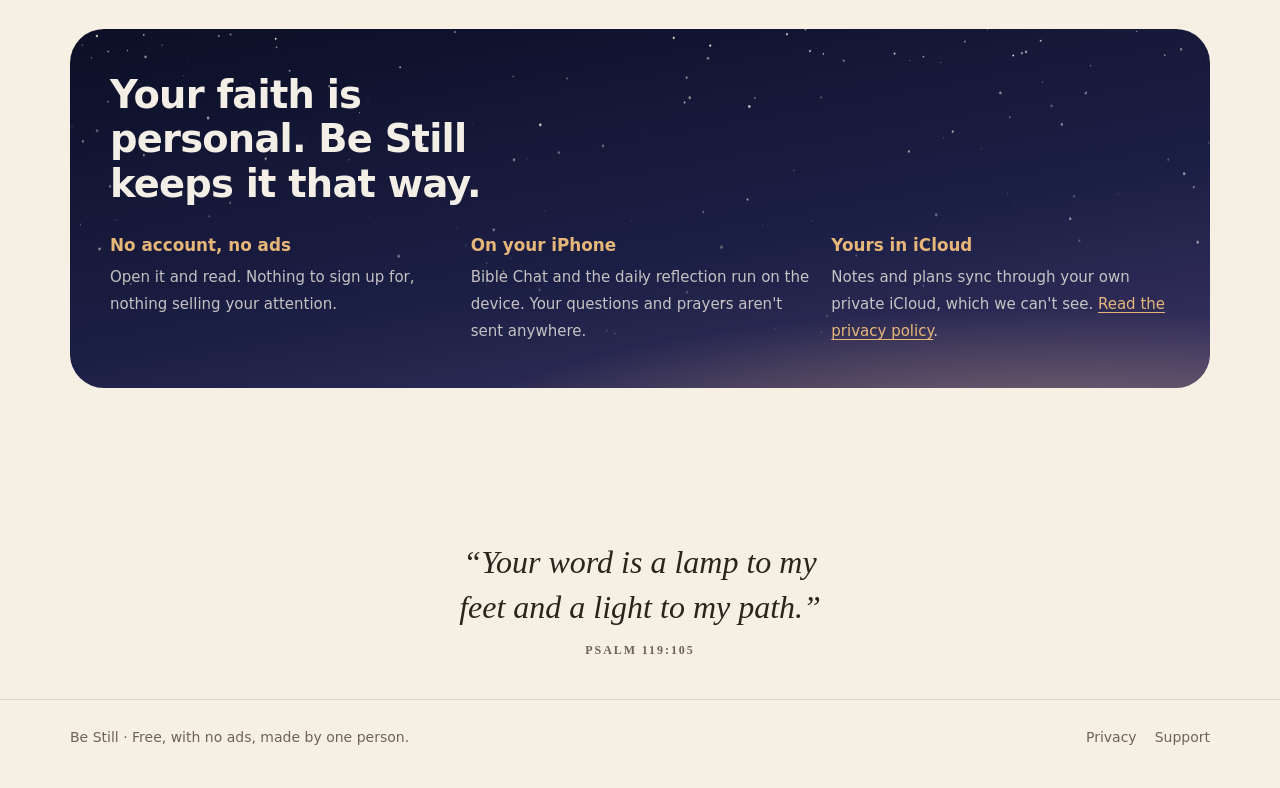
==== commit 649adae8: "Be Still: App Store link and smart app banner (1.0 is live) Co-Authored-By: Claude Opus 5.5 <noreply" ====
--- a/bestill/index.html
+++ b/bestill/index.html
@@ -7,6 +7,7 @@
 <title>Be Still · A Bible for quiet time with God</title>
 <meta name="description" content="Be Still is a free, private Bible app for the iPhone Duo, iPhone and iPad: the verse of the day, a daily reflection, reading plans, a private journal and Bible Chat that runs on your iPhone.">
 <meta name="theme-color" content="#0c0f26">
+<meta name="apple-itunes-app" content="app-id=6834930744">
 <meta property="og:title" content="Be Still">
 <meta property="og:description" content="A Bible for quiet time with God. Free, private, and made with care.">
 <meta property="og:image" content="https://thorsondev.github.io/bestill/img/duo-reflection.jpg">
@@ -35,7 +36,7 @@
         <h1>Be Still</h1>
         <p class="lede">A Bible for quiet time with God. Read, listen, reflect and pray, in a space that stays yours.</p>
         <div class="cta">
-          <span class="pill"><svg viewBox="0 0 24 24" aria-hidden="true"><path d="M16.4 12.6c0-2.3 1.9-3.4 2-3.5-1.1-1.6-2.8-1.8-3.4-1.8-1.4-.1-2.8.9-3.5.9s-1.9-.9-3.1-.8C6.8 7.4 5.3 8.3 4.5 9.8c-1.7 2.9-.4 7.2 1.2 9.6.8 1.2 1.7 2.4 2.9 2.4 1.2 0 1.6-.8 3-.8s1.8.8 3.1.7c1.3 0 2.1-1.2 2.8-2.3.9-1.3 1.3-2.6 1.3-2.7-.1 0-2.4-.9-2.4-3.6zM14.1 5.8c.6-.8 1.1-1.8 1-2.8-.9 0-2 .6-2.7 1.4-.6.7-1.1 1.7-1 2.7 1 .1 2-.5 2.7-1.3z"/></svg>Coming soon to the App Store</span>
+          <a class="pill" href="https://apps.apple.com/app/be-still-bible-devotional/id6834930744"><svg viewBox="0 0 24 24" aria-hidden="true"><path d="M16.4 12.6c0-2.3 1.9-3.4 2-3.5-1.1-1.6-2.8-1.8-3.4-1.8-1.4-.1-2.8.9-3.5.9s-1.9-.9-3.1-.8C6.8 7.4 5.3 8.3 4.5 9.8c-1.7 2.9-.4 7.2 1.2 9.6.8 1.2 1.7 2.4 2.9 2.4 1.2 0 1.6-.8 3-.8s1.8.8 3.1.7c1.3 0 2.1-1.2 2.8-2.3.9-1.3 1.3-2.6 1.3-2.7-.1 0-2.4-.9-2.4-3.6zM14.1 5.8c.6-.8 1.1-1.8 1-2.8-.9 0-2 .6-2.7 1.4-.6.7-1.1 1.7-1 2.7 1 .1 2-.5 2.7-1.3z"/></svg>Download on the App Store</a>
           <span class="quiet-facts">Free · No ads · No account</span>
         </div>
       </div>
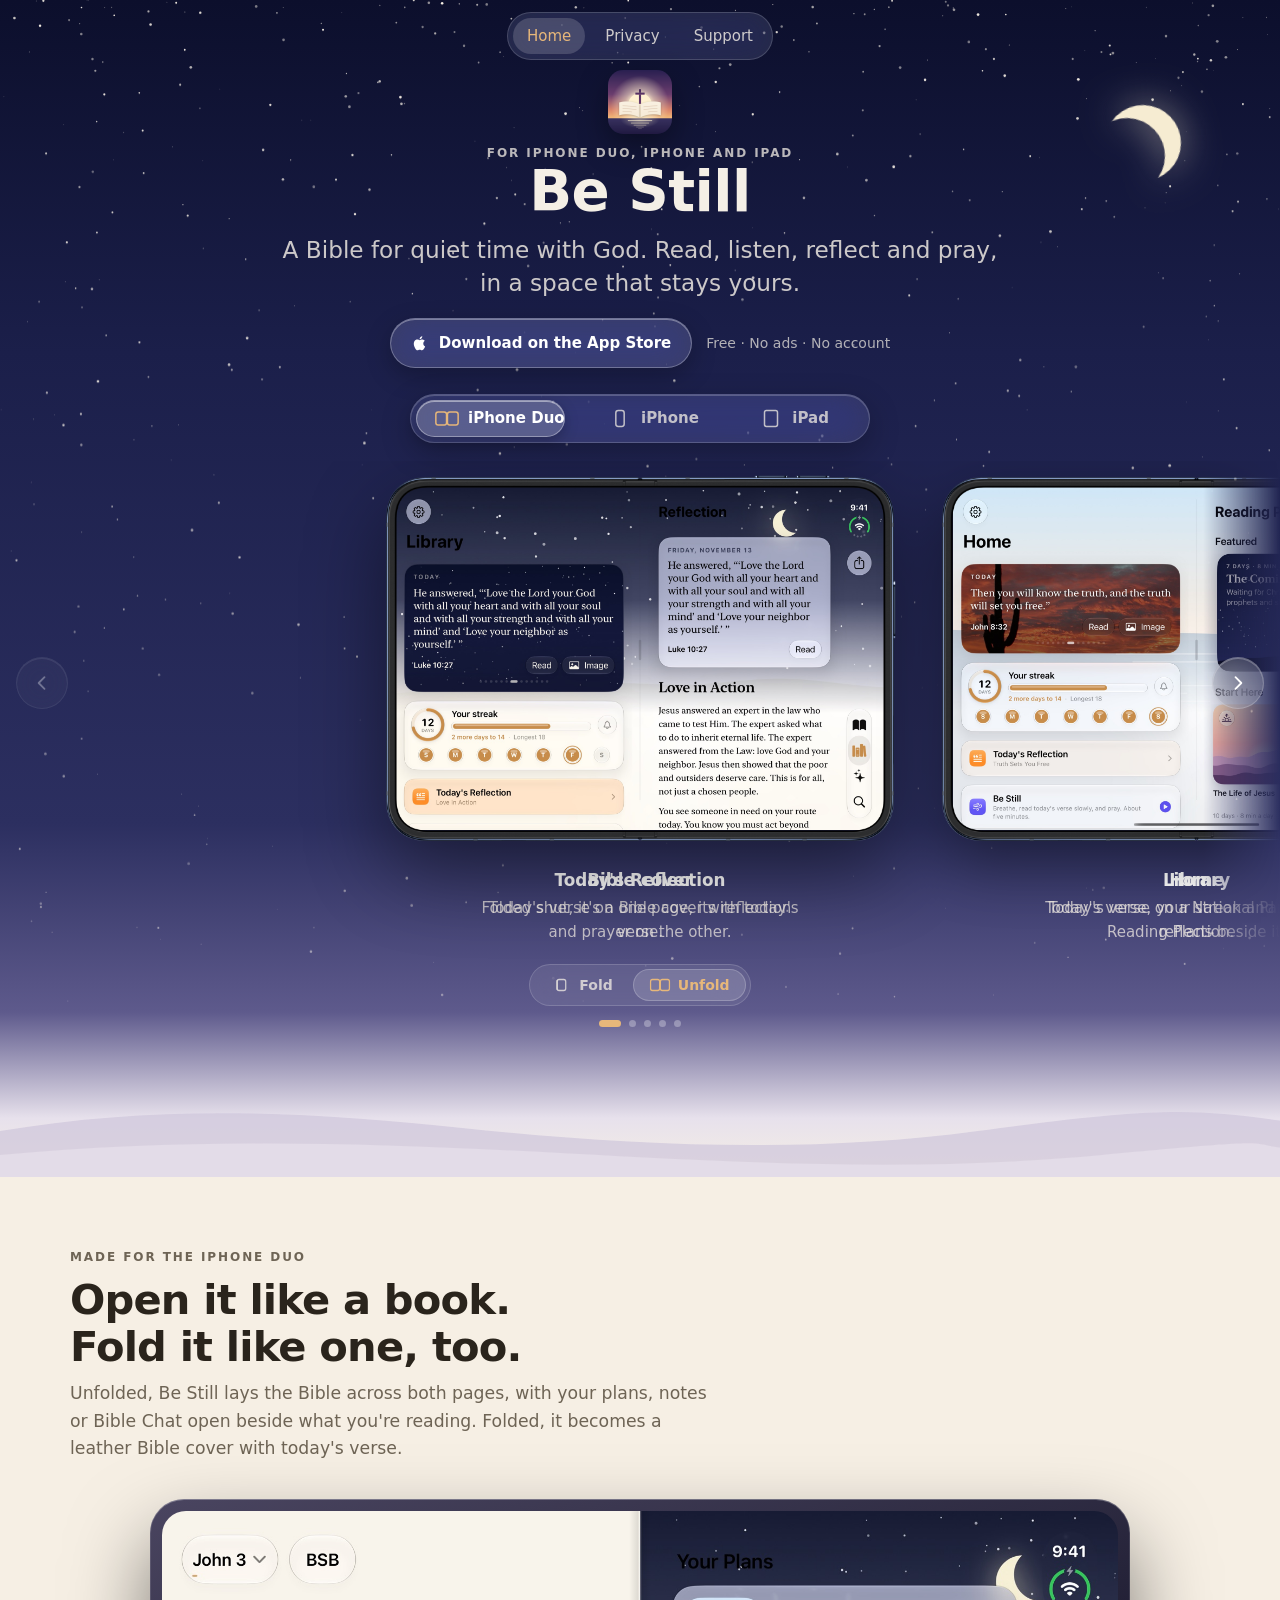
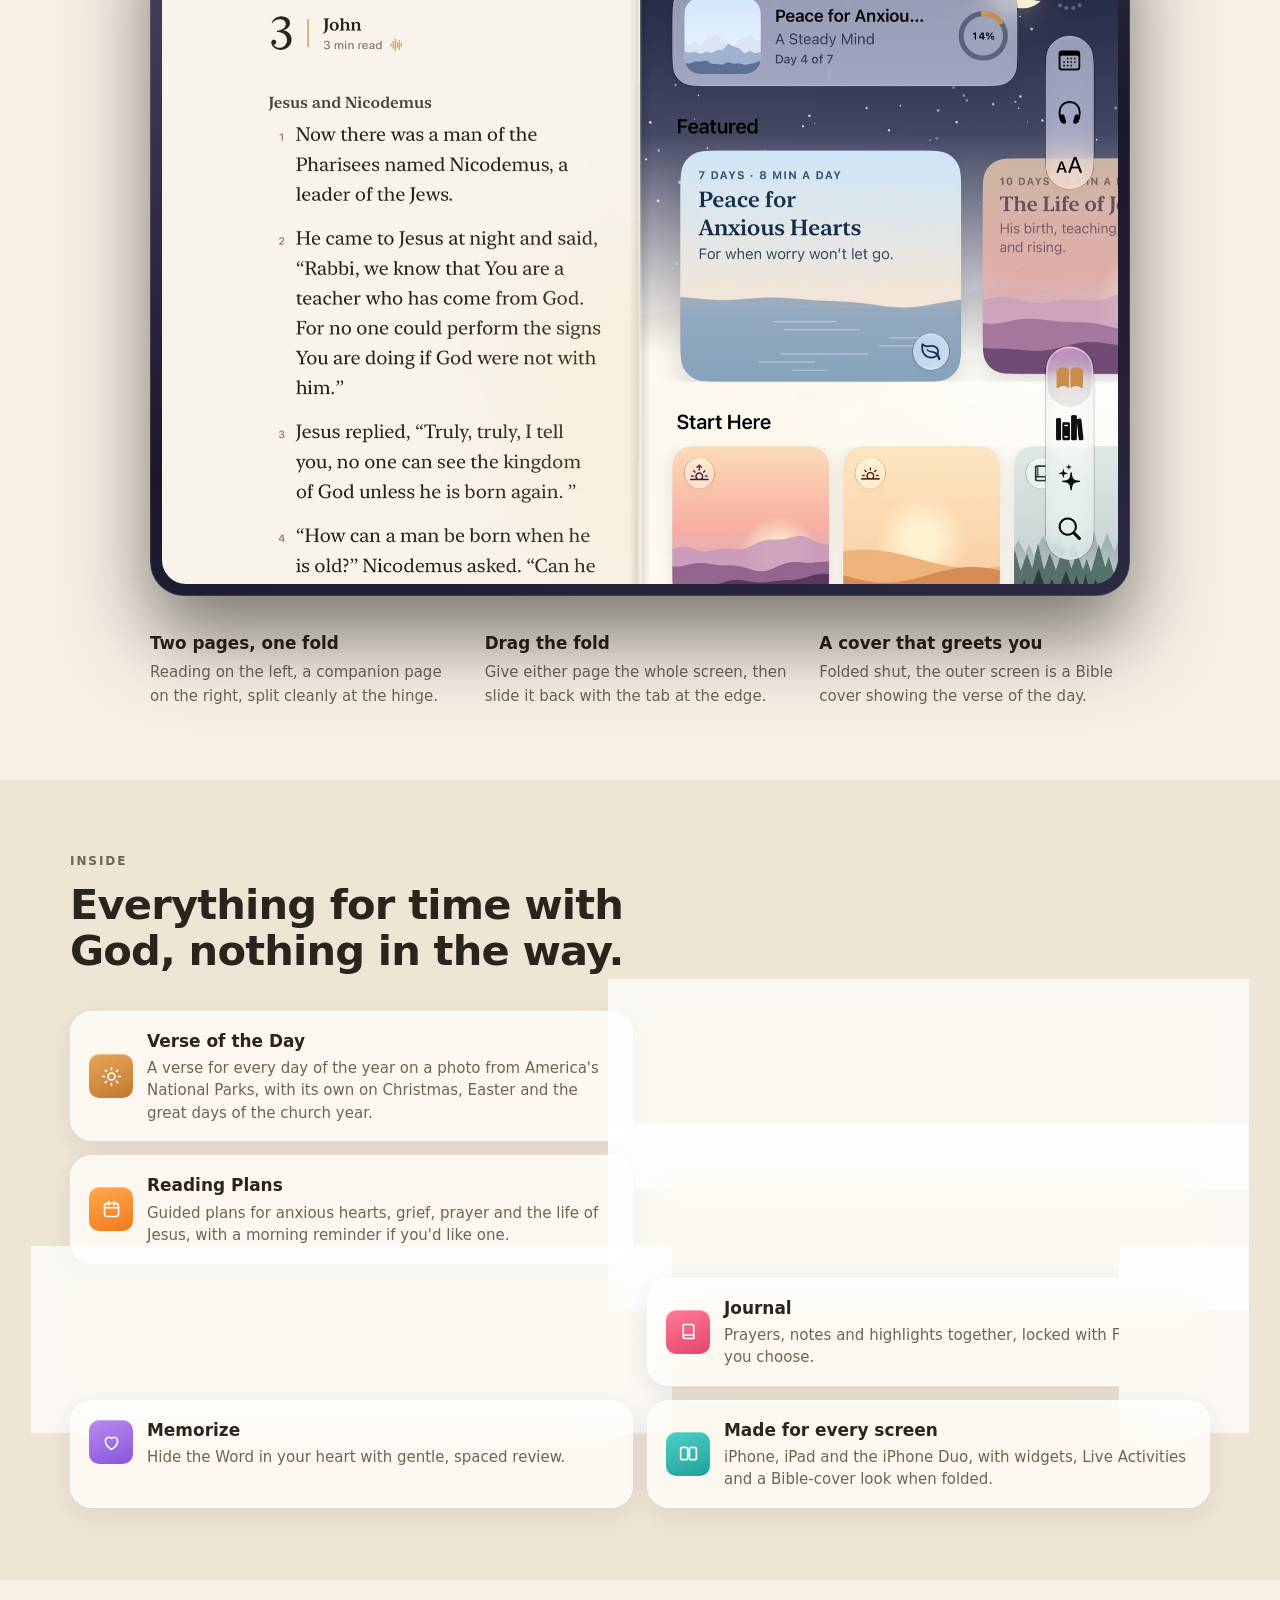
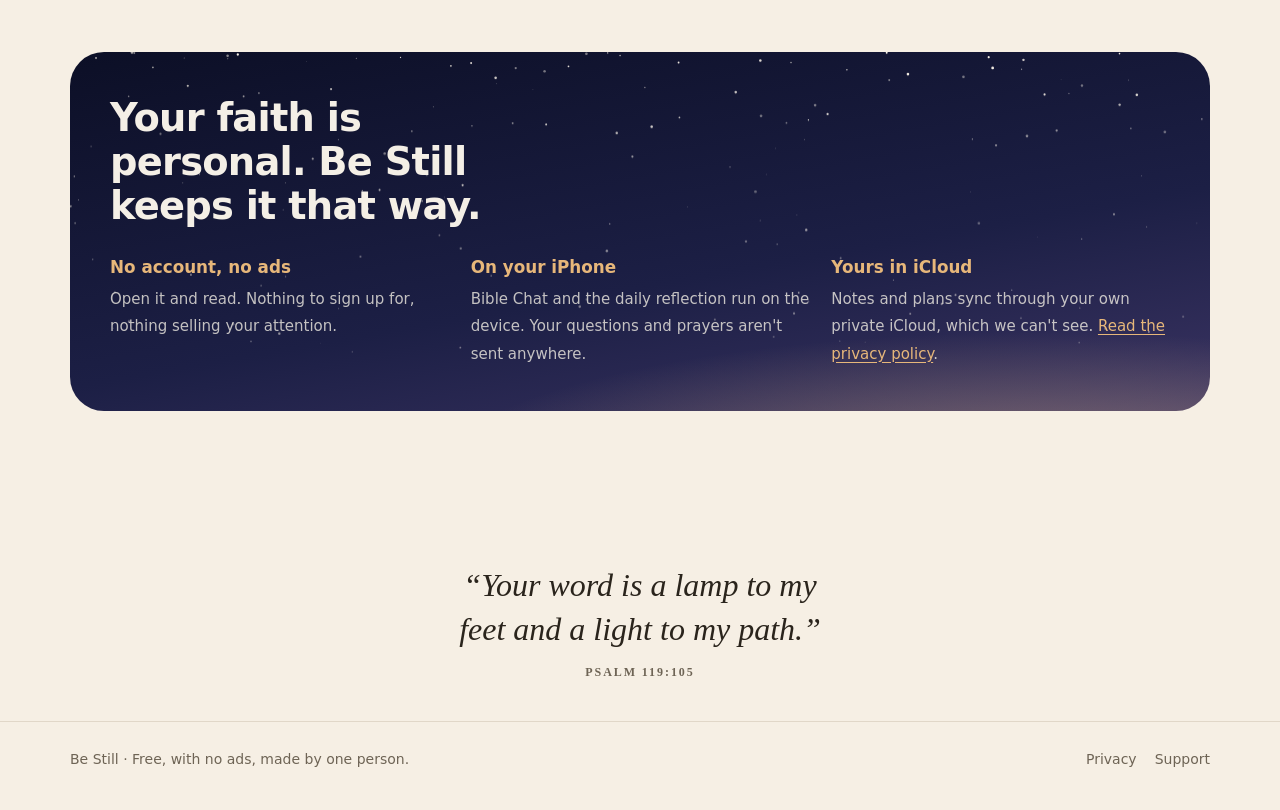
==== commit a557f08d: "Be Still 1.1: Home screens with National Park photos on iPhone, iPad and Duo Co-Authored-By: Claude " ====
--- a/bestill/index.html
+++ b/bestill/index.html
@@ -82,8 +82,8 @@
             <figcaption><span class="cap-open"><b>Today's Reflection</b>Today's verse on one page, its reflection and prayer on the other.</span><span class="cap-folded"><b>Bible cover</b>Folded shut, it's a Bible cover with today's verse.</span></figcaption>
           </figure>
           <figure>
-            <div class="frame bezel"><img class="bezel-screen" src="img/duo-library.jpg" alt="Library on iPhone Duo." width="1800" height="1266" loading="lazy"><img class="bezel-frame" src="img/bezel-duo-open.png" alt="" width="1700" height="1235" loading="lazy"><span class="folded-duo" aria-hidden="true"><img class="folded-screen" src="img/duo-folded-library.jpg" alt="" width="756" height="1100" loading="lazy"><img class="folded-bezel" src="img/bezel-duo-closed.png" alt="" width="861" height="1200" loading="lazy"></span></div>
-            <figcaption><span class="cap-open"><b>Library</b>The Library on one page, Reading Plans on the other.</span><span class="cap-folded"><b>Library</b>Today's verse, your streak and the day's reflection.</span></figcaption>
+            <div class="frame bezel"><img class="bezel-screen" src="img/duo-home.jpg" alt="Home on iPhone Duo." width="1800" height="1266" loading="lazy"><img class="bezel-frame" src="img/bezel-duo-open.png" alt="" width="1700" height="1235" loading="lazy"><span class="folded-duo" aria-hidden="true"><img class="folded-screen" src="img/duo-folded-library.jpg" alt="" width="756" height="1100" loading="lazy"><img class="folded-bezel" src="img/bezel-duo-closed.png" alt="" width="861" height="1200" loading="lazy"></span></div>
+            <figcaption><span class="cap-open"><b>Home</b>Today's verse on a National Park photo, Reading Plans beside it.</span><span class="cap-folded"><b>Library</b>Today's verse, your streak and the day's reflection.</span></figcaption>
           </figure>
           <figure>
             <div class="frame bezel"><img class="bezel-screen" src="img/duo-reader.jpg" alt="Read on iPhone Duo." width="1800" height="1266" loading="lazy"><img class="bezel-frame" src="img/bezel-duo-open.png" alt="" width="1700" height="1235" loading="lazy"><span class="folded-duo" aria-hidden="true"><img class="folded-screen" src="img/duo-folded-read.jpg" alt="" width="756" height="1100" loading="lazy"><img class="folded-bezel" src="img/bezel-duo-closed.png" alt="" width="861" height="1200" loading="lazy"></span></div>
@@ -100,8 +100,8 @@
         </div>
         <div class="strip" data-for="iphone" role="tabpanel" aria-label="iPhone screens" hidden>
           <figure>
-            <div class="frame"><img src="img/iphone-library.jpg" alt="Library on iPhone." width="1300" height="2825" loading="lazy"><span class="island" aria-hidden="true"></span></div>
-            <figcaption><b>Library</b>Today's verse, your streak and the day's reflection.</figcaption>
+            <div class="frame"><img src="img/iphone-home.jpg" alt="Home on iPhone." width="1300" height="2825" loading="lazy"><span class="island" aria-hidden="true"></span></div>
+            <figcaption><b>Home</b>Today's verse on a National Park photo, a new one every day.</figcaption>
           </figure>
           <figure>
             <div class="frame"><img src="img/iphone-reflection.jpg" alt="Today's Reflection on iPhone." width="1300" height="2825" loading="lazy"><span class="island" aria-hidden="true"></span></div>
@@ -122,8 +122,8 @@
         </div>
         <div class="strip" data-for="ipad" role="tabpanel" aria-label="iPad screens" hidden>
           <figure>
-            <div class="frame"><img src="img/ipad-library.jpg" alt="Library on iPad." width="1500" height="2000" loading="lazy"></div>
-            <figcaption><b>Library</b>The Library beside Reading Plans.</figcaption>
+            <div class="frame"><img src="img/ipad-home.jpg" alt="Home on iPad." width="1500" height="2000" loading="lazy"></div>
+            <figcaption><b>Home</b>Today's verse on a National Park photo, beside Reading Plans.</figcaption>
           </figure>
           <figure>
             <div class="frame"><img src="img/ipad-reflection.jpg" alt="Today's Reflection on iPad." width="1500" height="2000" loading="lazy"></div>
@@ -186,7 +186,7 @@
         <h2>Everything for time with God, nothing in the way.</h2>
       </div>
       <div class="features">
-        <div class="feature glass"><span class="badge b-gold"><svg viewBox="0 0 24 24"><circle cx="12" cy="12" r="4"/><path d="M12 2v2M12 20v2M4.9 4.9l1.4 1.4M17.7 17.7l1.4 1.4M2 12h2M20 12h2M4.9 19.1l1.4-1.4M17.7 6.3l1.4-1.4"/></svg></span><div><h3>Verse of the Day</h3><p>A verse for every day of the year, with its own on Christmas, Easter and the great days of the church year.</p></div></div>
+        <div class="feature glass"><span class="badge b-gold"><svg viewBox="0 0 24 24"><circle cx="12" cy="12" r="4"/><path d="M12 2v2M12 20v2M4.9 4.9l1.4 1.4M17.7 17.7l1.4 1.4M2 12h2M20 12h2M4.9 19.1l1.4-1.4M17.7 6.3l1.4-1.4"/></svg></span><div><h3>Verse of the Day</h3><p>A verse for every day of the year on a photo from America's National Parks, with its own on Christmas, Easter and the great days of the church year.</p></div></div>
         <div class="feature glass"><span class="badge b-orange"><svg viewBox="0 0 24 24"><path d="M7 7h4v4H7zM13 7h4v4h-4z"/><path d="M7 15h10M7 19h7"/></svg></span><div><h3>Today's Reflection</h3><p>A short devotional, prayer and a thought to carry, checked against the Bible's own words.</p></div></div>
         <div class="feature glass"><span class="badge b-orange"><svg viewBox="0 0 24 24"><rect x="4" y="5" width="16" height="15" rx="3"/><path d="M4 10h16M9 3v4M15 3v4"/></svg></span><div><h3>Reading Plans</h3><p>Guided plans for anxious hearts, grief, prayer and the life of Jesus, with a morning reminder if you'd like one.</p></div></div>
         <div class="feature glass"><span class="badge b-sky"><svg viewBox="0 0 24 24"><path d="M12 3l1.8 4.6L18 9l-4.2 1.4L12 15l-1.8-4.6L6 9l4.2-1.4z"/><path d="M18 15l.8 2 2 .8-2 .8-.8 2-.8-2-2-.8 2-.8z"/></svg></span><div><h3>Bible Chat</h3><p>Ask about a passage, its history or your own life. It runs on your iPhone, so your questions never leave it.</p></div></div>
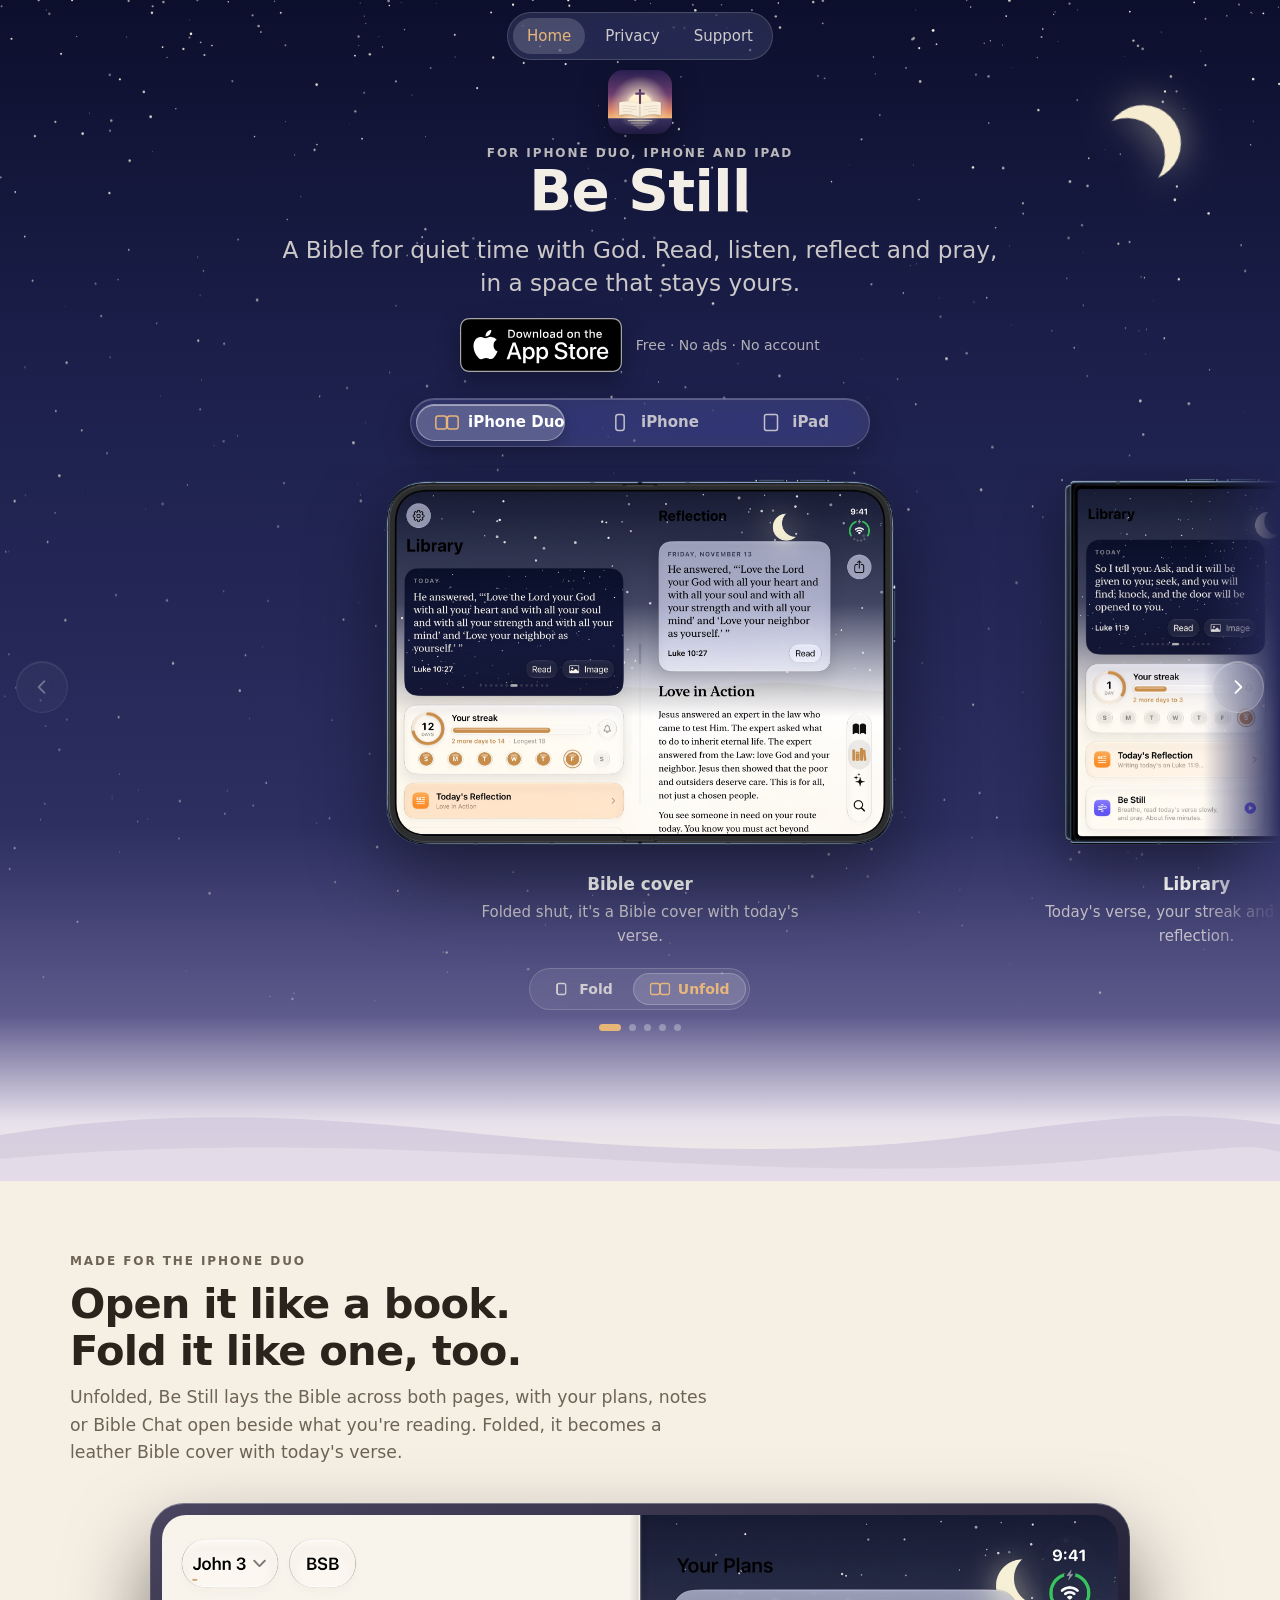
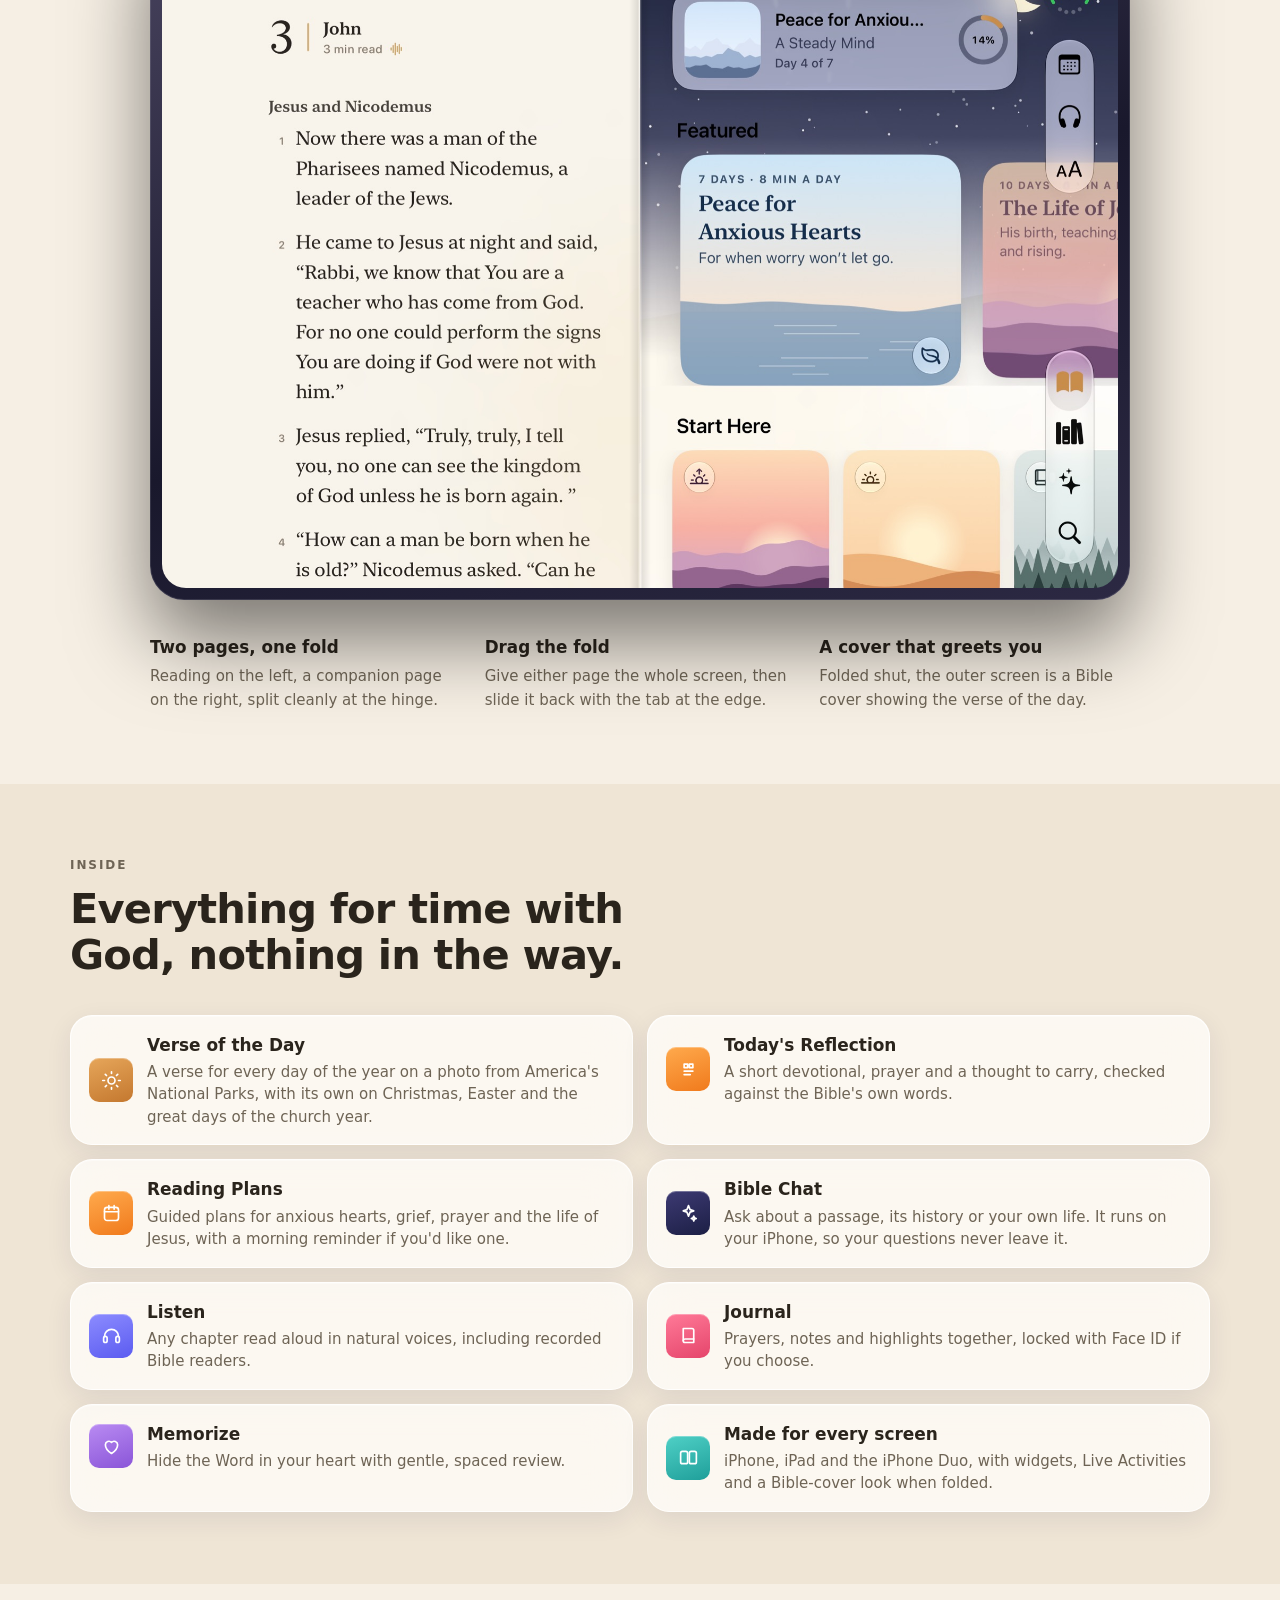
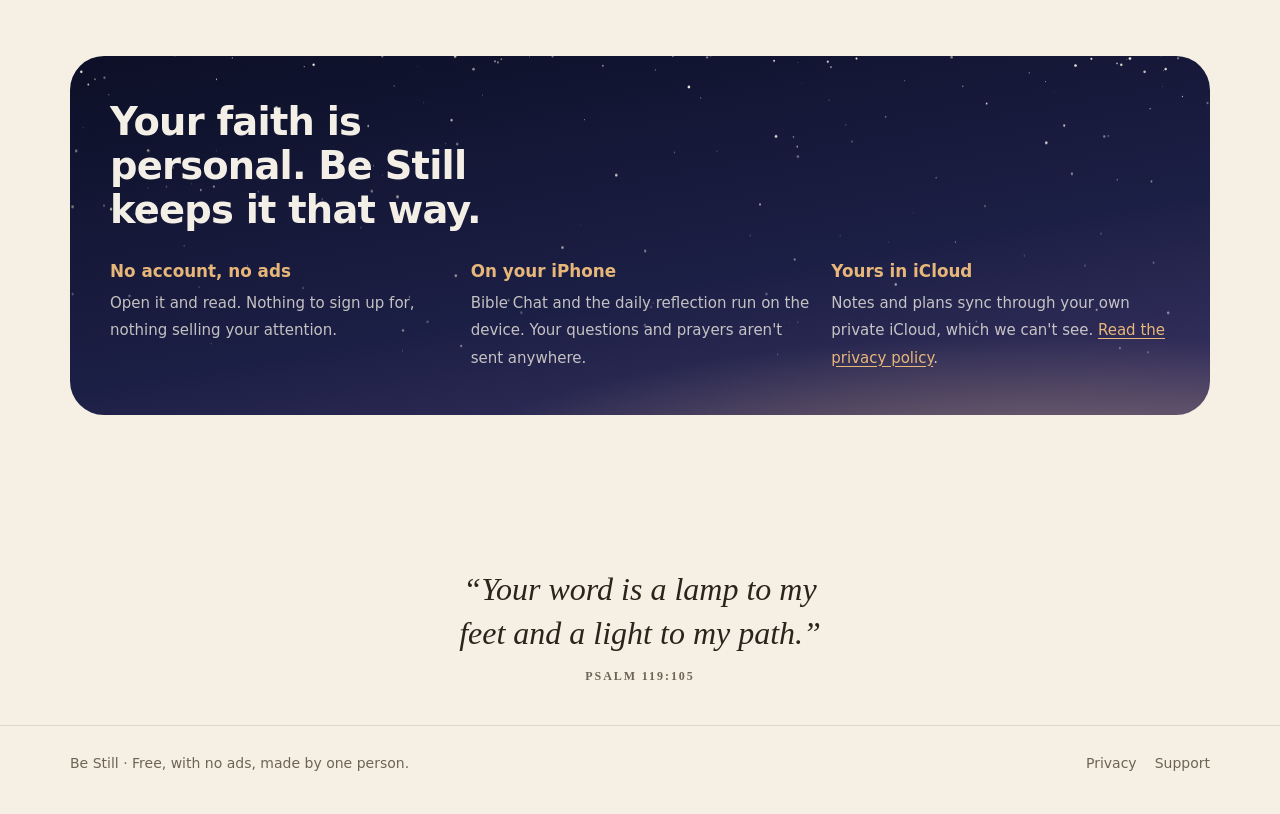
==== commit 8b0e97f5: "Be Still: Apple's official App Store badge for the Download button Swaps the glass pill on the Be St" ====
--- a/bestill/index.html
+++ b/bestill/index.html
@@ -14,6 +14,15 @@
 <link rel="icon" href="img/icon-256.png">
 <link rel="apple-touch-icon" href="img/icon-256.png">
 <link rel="stylesheet" href="../style.css?v=32">
+<style>
+  /* Apple's official "Download on the App Store" badge, kept at its own proportions. */
+  .store-badge { display: inline-block; line-height: 0; border-radius: 9px; transition: transform .15s ease, box-shadow .15s ease; box-shadow: 0 8px 24px rgba(0, 0, 0, 0.3); }
+  .store-badge img { display: block; height: 54px; width: auto; }
+  .store-badge:hover { transform: translateY(-1px); box-shadow: 0 12px 28px rgba(0, 0, 0, 0.38); }
+  .store-badge:focus-visible { outline: 2px solid #fff; outline-offset: 3px; }
+  @media (max-width: 520px) { .store-badge img { height: 48px; } }
+  @media (prefers-reduced-motion: reduce) { .store-badge, .store-badge:hover { transition: none; transform: none; } }
+</style>
 </head>
 <body>
 
@@ -36,7 +45,7 @@
         <h1>Be Still</h1>
         <p class="lede">A Bible for quiet time with God. Read, listen, reflect and pray, in a space that stays yours.</p>
         <div class="cta">
-          <a class="pill" href="https://apps.apple.com/app/be-still-bible-devotional/id6834930744"><svg viewBox="0 0 24 24" aria-hidden="true"><path d="M16.4 12.6c0-2.3 1.9-3.4 2-3.5-1.1-1.6-2.8-1.8-3.4-1.8-1.4-.1-2.8.9-3.5.9s-1.9-.9-3.1-.8C6.8 7.4 5.3 8.3 4.5 9.8c-1.7 2.9-.4 7.2 1.2 9.6.8 1.2 1.7 2.4 2.9 2.4 1.2 0 1.6-.8 3-.8s1.8.8 3.1.7c1.3 0 2.1-1.2 2.8-2.3.9-1.3 1.3-2.6 1.3-2.7-.1 0-2.4-.9-2.4-3.6zM14.1 5.8c.6-.8 1.1-1.8 1-2.8-.9 0-2 .6-2.7 1.4-.6.7-1.1 1.7-1 2.7 1 .1 2-.5 2.7-1.3z"/></svg>Download on the App Store</a>
+          <a class="store-badge" href="https://apps.apple.com/app/be-still-bible-devotional/id6834930744"><img src="img/app-store-badge.svg" alt="Download on the App Store" width="162" height="54"></a>
           <span class="quiet-facts">Free · No ads · No account</span>
         </div>
       </div>
